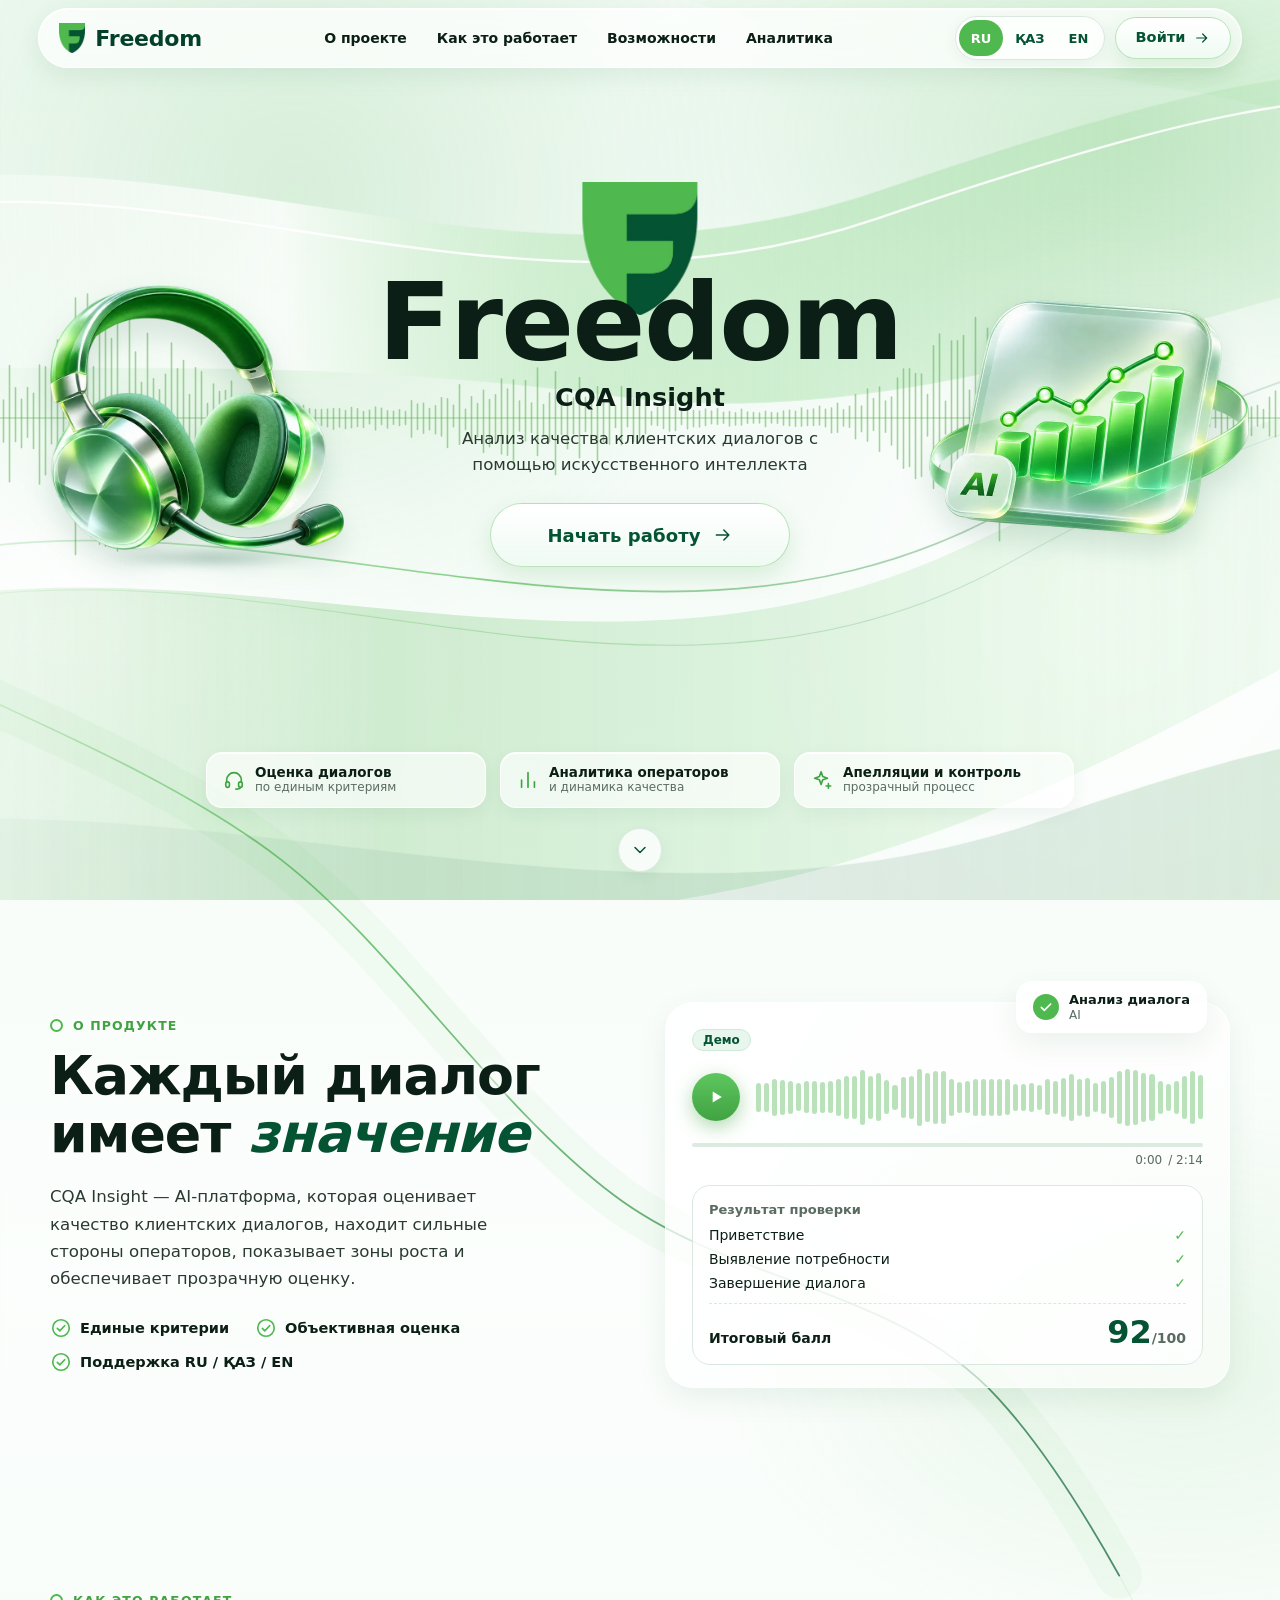
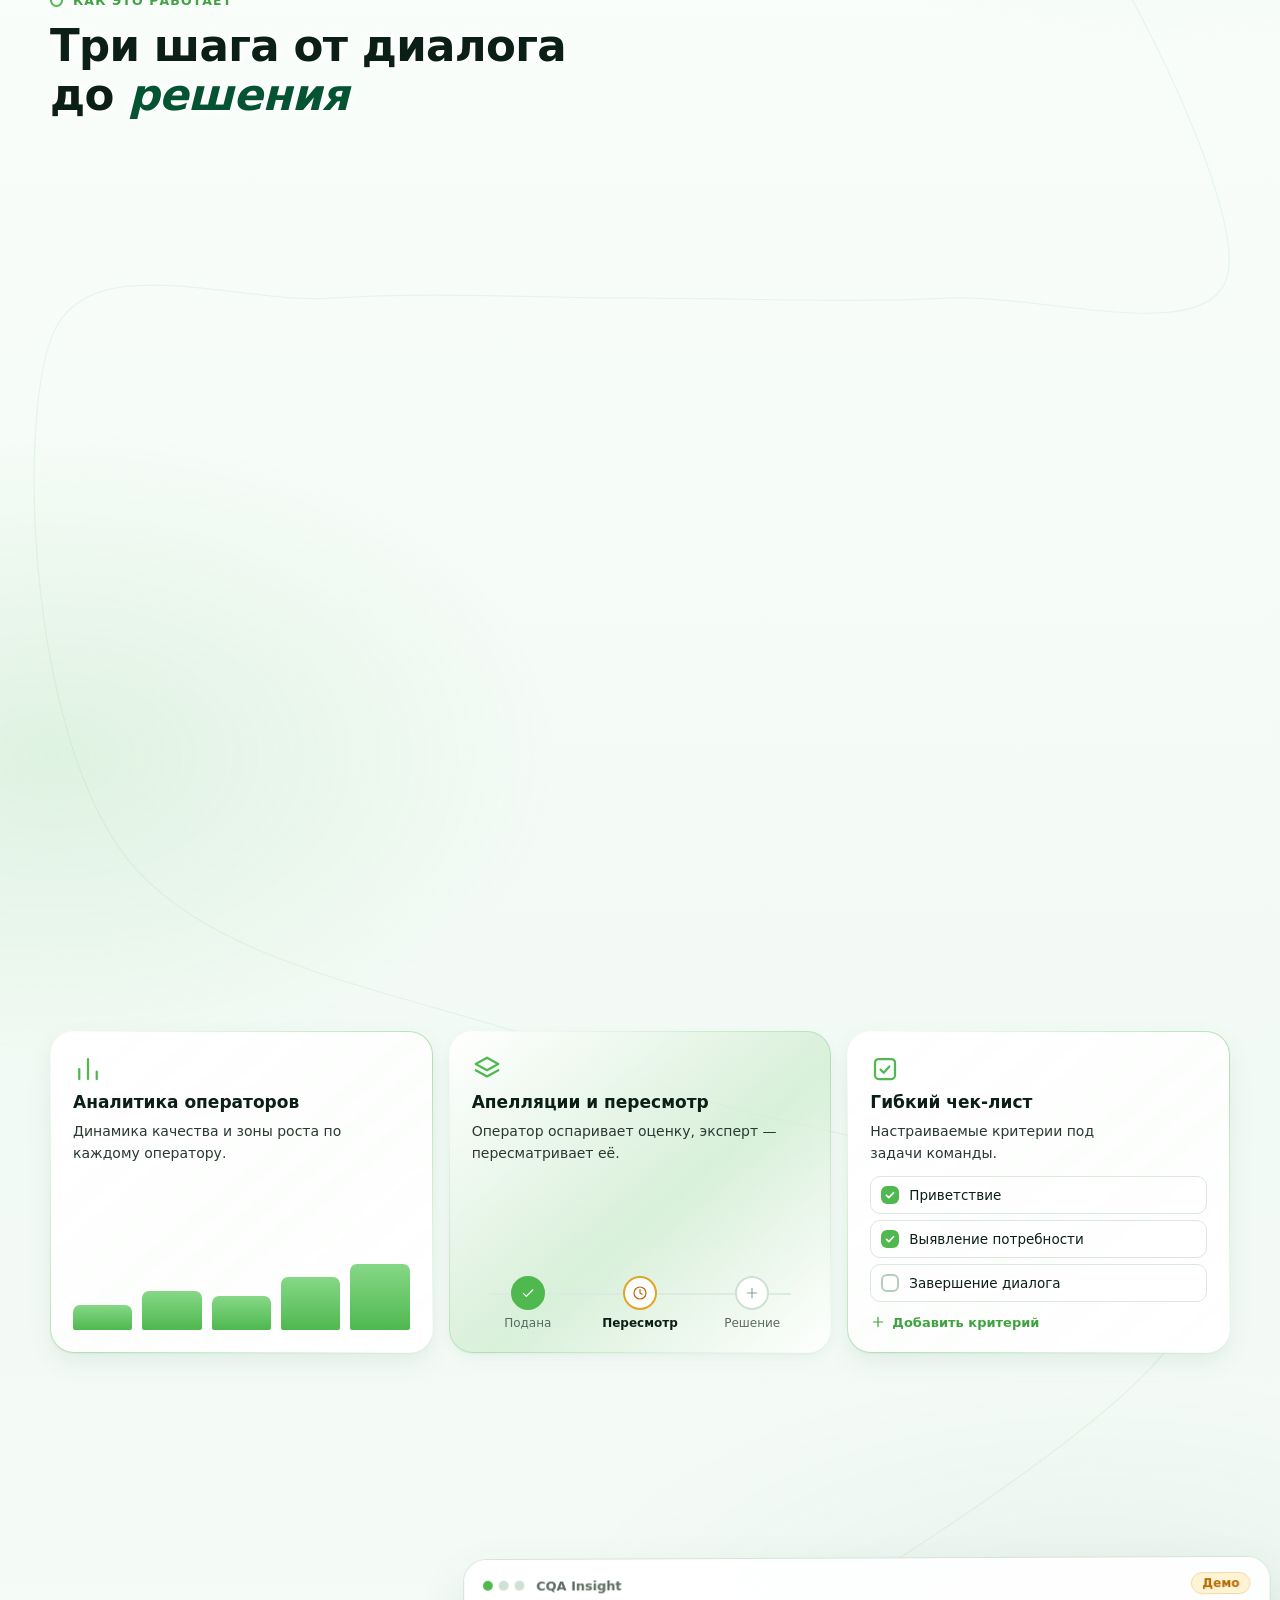
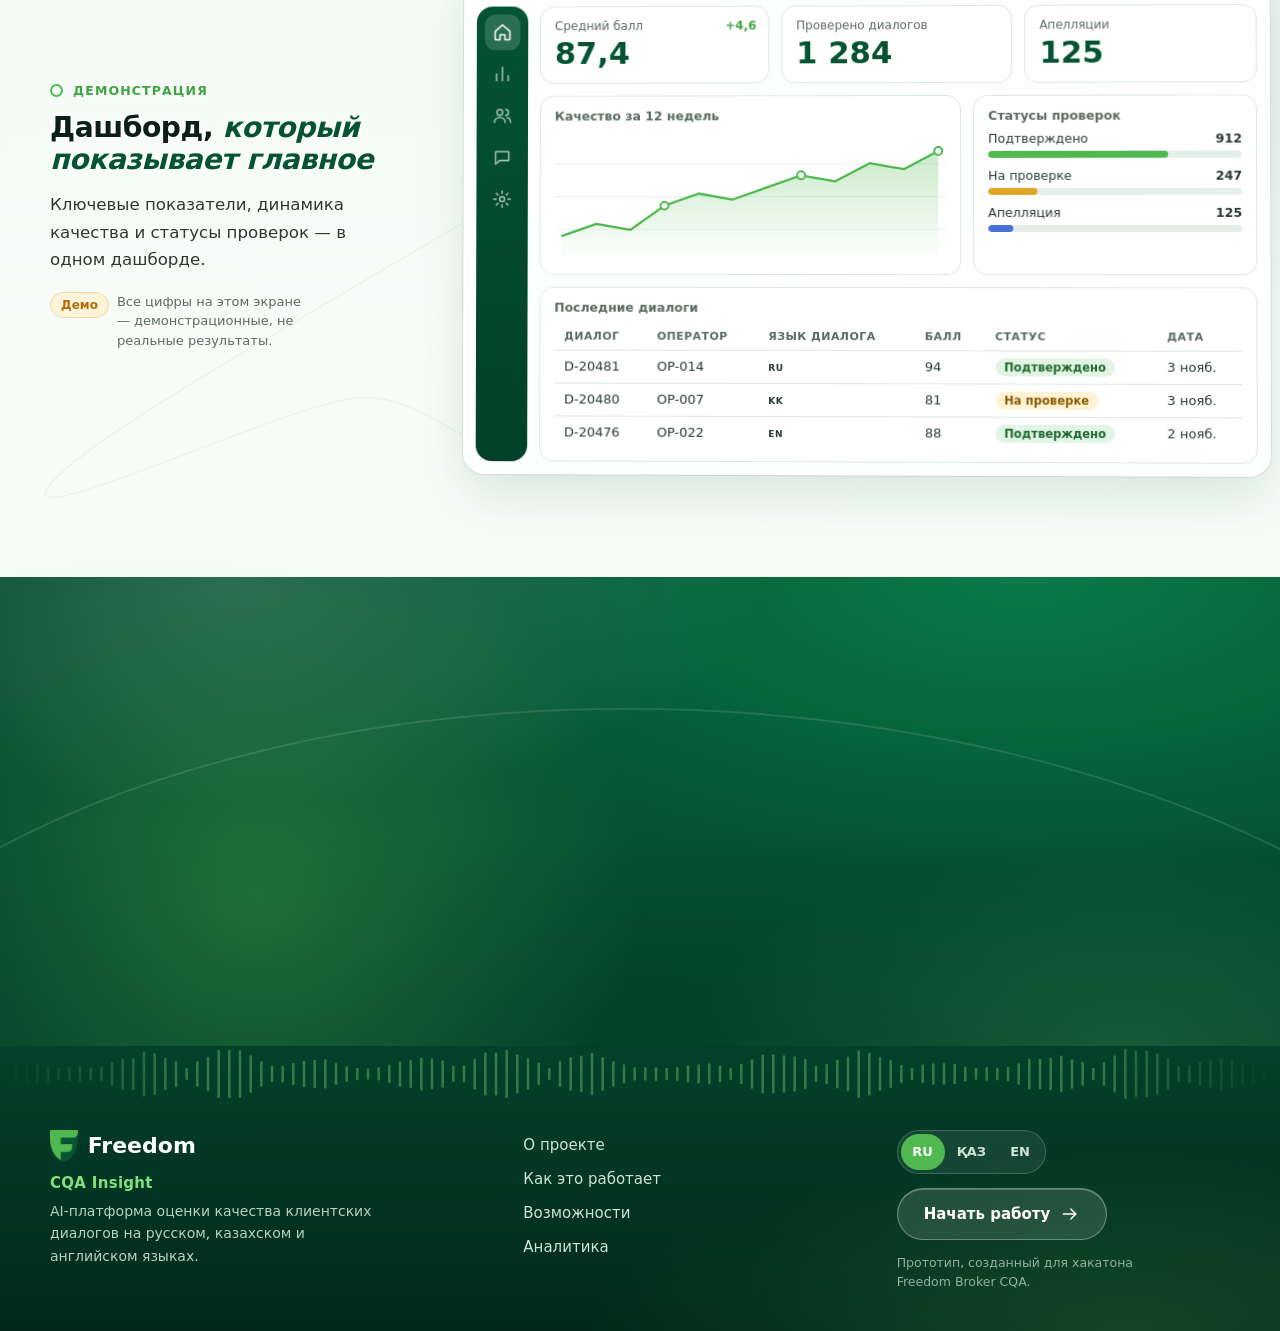
==== index.html @ 658b259e "Header: style Login button like the Get started glass CTA Co-Authored-By: Claude Sonnet 5.5 <noreply" ====
<!doctype html>
<html lang="ru">
<head>
  <meta charset="utf-8">
  <meta name="viewport" content="width=device-width, initial-scale=1">
  <title>CQA Insight</title>
  <meta name="description" content="">
  <link rel="icon" href="assets/freedom-logo.png" type="image/png">
  <link rel="stylesheet" href="css/styles.css">
  <script>document.documentElement.classList.add('js')</script>
</head>
<body>
  <!-- Иконки (inline SVG, без внешних зависимостей) -->
  <svg width="0" height="0" style="position:absolute" aria-hidden="true" focusable="false">
    <defs>
      <symbol id="i-headset" viewBox="0 0 24 24"><path d="M4 14v-2a8 8 0 0 1 16 0v2"/><rect x="3" y="14" width="4" height="6" rx="2"/><rect x="17" y="14" width="4" height="6" rx="2"/><path d="M19 20c0 1.5-2 2-5 2"/></symbol>
      <symbol id="i-bars" viewBox="0 0 24 24"><path d="M5 20v-8M12 20V4M19 20v-6"/></symbol>
      <symbol id="i-sparkle" viewBox="0 0 24 24"><path d="M11 3l1.8 5.2L18 10l-5.2 1.8L11 17l-1.8-5.2L4 10l5.2-1.8z"/><path d="M19 16v5M16.5 18.5h5"/></symbol>
      <symbol id="i-check-circle" viewBox="0 0 24 24"><circle cx="12" cy="12" r="9"/><path d="M8 12.5l2.7 2.7L16 9.5"/></symbol>
      <symbol id="i-folder" viewBox="0 0 24 24"><path d="M3 7a2 2 0 0 1 2-2h4l2 2h8a2 2 0 0 1 2 2v8a2 2 0 0 1-2 2H5a2 2 0 0 1-2-2z"/></symbol>
      <symbol id="i-cpu" viewBox="0 0 24 24"><rect x="6" y="6" width="12" height="12" rx="2"/><path d="M9 2v3M15 2v3M9 19v3M15 19v3M2 9h3M2 15h3M19 9h3M19 15h3"/></symbol>
      <symbol id="i-trend" viewBox="0 0 24 24"><path d="M3 17l6-6 4 4 8-8"/><path d="M15 7h6v6"/></symbol>
      <symbol id="i-bolt" viewBox="0 0 24 24"><path d="M13 2L4 14h7l-1 8 9-12h-7z"/></symbol>
      <symbol id="i-globe" viewBox="0 0 24 24"><circle cx="12" cy="12" r="9"/><path d="M3 12h18M12 3c3.2 3 3.2 15 0 18M12 3c-3.2 3-3.2 15 0 18"/></symbol>
      <symbol id="i-quote" viewBox="0 0 24 24"><path d="M10 7H6.5A2.5 2.5 0 0 0 4 9.5V13a2 2 0 0 0 2 2h3v-1H6.5M20 7h-3.5A2.5 2.5 0 0 0 14 9.5V13a2 2 0 0 0 2 2h3v-1h-2.5"/></symbol>
      <symbol id="i-layers" viewBox="0 0 24 24"><path d="M12 3l9 5-9 5-9-5z"/><path d="M3 13l9 5 9-5"/></symbol>
      <symbol id="i-check-square" viewBox="0 0 24 24"><rect x="4" y="4" width="16" height="16" rx="3"/><path d="M8.5 12.5l2.5 2.5 4.5-5"/></symbol>
      <symbol id="i-play" viewBox="0 0 24 24"><path d="M8 5.5v13l11-6.5z" fill="currentColor" stroke="none"/></symbol>
      <symbol id="i-pause" viewBox="0 0 24 24"><path d="M8.5 5v14M15.5 5v14" stroke-width="3"/></symbol>
      <symbol id="i-chevron" viewBox="0 0 24 24"><path d="M6 9l6 6 6-6"/></symbol>
      <symbol id="i-home" viewBox="0 0 24 24"><path d="M3 11l9-8 9 8v9a1 1 0 0 1-1 1h-5v-6H9v6H4a1 1 0 0 1-1-1z"/></symbol>
      <symbol id="i-users" viewBox="0 0 24 24"><circle cx="9" cy="8" r="3.5"/><path d="M2.5 20c0-3.5 3-6 6.5-6s6.5 2.5 6.5 6M16 4.5a3.5 3.5 0 0 1 0 7M18 14c2.5.6 4 2.6 4 6"/></symbol>
      <symbol id="i-chat" viewBox="0 0 24 24"><path d="M4 5h16v11H9l-5 4z"/></symbol>
      <symbol id="i-settings" viewBox="0 0 24 24"><circle cx="12" cy="12" r="3"/><path d="M12 2v3M12 19v3M2 12h3M19 12h3M5 5l2 2M17 17l2 2M19 5l-2 2M7 17l-2 2"/></symbol>
      <symbol id="i-plus" viewBox="0 0 24 24"><path d="M12 5v14M5 12h14"/></symbol>
      <symbol id="i-clock" viewBox="0 0 24 24"><circle cx="12" cy="12" r="9"/><path d="M12 7v5l3 2"/></symbol>
      <symbol id="i-arrow" viewBox="0 0 24 24"><path d="M4 12h15M13 6l6 6-6 6"/></symbol>
      <symbol id="i-check" viewBox="0 0 24 24"><path d="M5 12.5l4.5 4.5L19 7.5"/></symbol>
      <symbol id="i-file" viewBox="0 0 24 24"><path d="M6 3h8l5 5v13H6z"/><path d="M14 3v5h5"/></symbol>
    </defs>
  </svg>

  <!-- Freedom Glass Navigation: плавающая стеклянная панель, вкладки разделов, язык, вход; на мобильных — меню -->
  <header class="topbar" id="topbar">
    <div class="topbar__bar">
      <a class="brand" href="#/welcome" id="brand-link">
        <img src="assets/freedom-logo.png" alt="" width="26" height="30">
        <span>Freedom</span>
      </a>
      <nav class="topbar__nav" data-i18n-attr="aria-label:nav.label">
        <a class="navlink" href="#/welcome" data-scroll="about" data-i18n="nav.about"></a>
        <a class="navlink" href="#/welcome" data-scroll="how" data-i18n="nav.how"></a>
        <a class="navlink" href="#/welcome" data-scroll="features" data-i18n="nav.features"></a>
        <a class="navlink" href="#/welcome" data-scroll="analytics" data-i18n="nav.analytics"></a>
      </nav>
      <div class="topbar__right">
        <div class="langswitch" role="group" data-i18n-attr="aria-label:common.langLabel">
          <button type="button" data-lang="ru" lang="ru">RU</button>
          <button type="button" data-lang="kk" lang="kk">ҚАЗ</button>
          <button type="button" data-lang="en" lang="en">EN</button>
        </div>
        <button class="btn btn--glass btn--arrow topbar__login" type="button" data-nav="login"><span data-i18n="nav.login"></span><svg class="ico" aria-hidden="true"><use href="#i-arrow"/></svg></button>
        <button class="menubtn" type="button" id="menu-btn" aria-expanded="false" aria-controls="mobile-nav" data-i18n-attr="aria-label:nav.menu"><i></i><i></i><i></i></button>
      </div>
    </div>
    <nav class="mobilenav" id="mobile-nav" hidden data-i18n-attr="aria-label:nav.label">
      <a class="navlink" href="#/welcome" data-scroll="about" data-i18n="nav.about"></a>
      <a class="navlink" href="#/welcome" data-scroll="how" data-i18n="nav.how"></a>
      <a class="navlink" href="#/welcome" data-scroll="features" data-i18n="nav.features"></a>
      <a class="navlink" href="#/welcome" data-scroll="analytics" data-i18n="nav.analytics"></a>
    </nav>
  </header>

  <main id="app">

    <!-- ===================== LANDING ===================== -->
    <div class="view view--welcome" data-view="welcome">

      <!-- Continuous Green Flow: тонкая лента через всю страницу (строится в JS), под текстом приглушается маской -->
      <svg class="flow" id="flow" aria-hidden="true" focusable="false">
        <defs>
          <linearGradient id="flow-grad" x1="0" y1="0" x2="1" y2="0">
            <stop offset="0" stop-color="#4fb84f" stop-opacity=".0"/>
            <stop offset=".25" stop-color="#4fb84f" stop-opacity=".85"/>
            <stop offset="1" stop-color="#045333" stop-opacity=".85"/>
          </linearGradient>
        </defs>
        <g>
          <path class="flow__ghost" id="flow-ghost"/>
          <path class="flow__band" id="flow-band"/>
          <path class="flow__line" id="flow-line"/>
        </g>
      </svg>

      <!-- Общий декоративный слой: ленты и свет проходят через всю страницу (fixed, параллакс по прокрутке) -->
      <div class="ribbons" id="ribbons" aria-hidden="true">
        <i class="glow glow--a"></i><i class="glow glow--b"></i>
        <svg class="rb rb--back" viewBox="0 0 1440 900" preserveAspectRatio="xMidYMid slice" focusable="false">
          <defs>
            <linearGradient id="rbA" x1="0" x2="1"><stop offset="0" stop-color="#4fb84f" stop-opacity="0"/><stop offset=".35" stop-color="#4fb84f" stop-opacity=".34"/><stop offset=".72" stop-color="#7fd77f" stop-opacity=".2"/><stop offset="1" stop-color="#4fb84f" stop-opacity="0"/></linearGradient>
            <linearGradient id="rbB" x1="0" x2="1" y1="0" y2="1"><stop offset="0" stop-color="#ffffff" stop-opacity=".9"/><stop offset="1" stop-color="#9fe19f" stop-opacity=".2"/></linearGradient>
          </defs>
          <path d="M-120 640C260 470 640 720 1020 540S1520 380 1600 340V520C1380 590 1180 760 880 840S280 880-120 860Z" fill="url(#rbA)"/>
          <path d="M620 -40C900 150 1240 40 1540 230V-40Z" fill="url(#rbB)"/>
        </svg>
        <svg class="rb rb--mid" viewBox="0 0 1440 900" preserveAspectRatio="xMidYMid slice" focusable="false">
          <defs>
            <linearGradient id="rbC" x1="0" x2="1"><stop offset="0" stop-color="#ffffff" stop-opacity="0"/><stop offset=".3" stop-color="#ffffff" stop-opacity=".75"/><stop offset=".6" stop-color="#6fcf6f" stop-opacity=".26"/><stop offset="1" stop-color="#4fb84f" stop-opacity="0"/></linearGradient>
            <linearGradient id="rbE" x1="0" x2="1"><stop offset="0" stop-color="#045333" stop-opacity="0"/><stop offset=".5" stop-color="#045333" stop-opacity=".09"/><stop offset="1" stop-color="#4fb84f" stop-opacity=".2"/></linearGradient>
          </defs>
          <path d="M-120 200C240 60 560 300 940 170S1420 40 1580 90V210C1320 240 1000 400 700 360S200 340-120 330Z" fill="url(#rbC)"/>
          <path d="M-100 770C300 690 700 890 1100 750S1500 690 1580 710V800C1300 850 900 930 560 880S100 820-100 850Z" fill="url(#rbE)"/>
        </svg>
        <svg class="rb rb--front" viewBox="0 0 1440 900" preserveAspectRatio="xMidYMid slice" focusable="false">
          <defs><linearGradient id="rbD" x1="0" x2="1"><stop offset="0" stop-color="#4fb84f" stop-opacity="0"/><stop offset=".4" stop-color="#4fb84f" stop-opacity=".7"/><stop offset="1" stop-color="#045333" stop-opacity="0"/></linearGradient></defs>
          <path d="M-60 520C300 360 700 640 1060 440S1500 300 1520 280" fill="none" stroke="url(#rbD)" stroke-width="1.6"/>
          <path d="M-60 560C320 410 700 690 1060 490S1480 350 1520 330" fill="none" stroke="url(#rbD)" stroke-width="1" opacity=".5"/>
          <path d="M-120 200C240 60 560 300 940 170S1420 40 1580 90" fill="none" stroke="#fff" stroke-opacity=".9" stroke-width="2.2"/>
        </svg>
      </div>

      <!-- 1. Hero -->
      <section class="hero" aria-labelledby="hero-title">

        <div class="hero__main">
          <canvas class="wave" id="wave" aria-hidden="true"></canvas>

          <!-- 3D-гарнитура: подготовленный прозрачный WebP (assets/headset.webp), параллакс от курсора -->
          <div class="hero__headset">
            <div class="hs3d" id="hs3d"><div class="hs3d__sway">
              <picture><source type="image/webp" srcset="assets/headset.webp"><img class="hs3d__img" src="assets/headset.png" width="720" height="648" alt="" data-i18n-attr="alt:hero.headset" draggable="false" decoding="async" fetchpriority="high"></picture>
            </div></div>
            <span class="hs3d__shadow" aria-hidden="true"></span>
          </div>

          <div class="hero__center">
            <img class="hero__logo" src="assets/freedom-logo.png" alt="" width="116" height="134">
            <h1 class="hero__title" id="hero-title" data-fisheye>Freedom</h1>
            <p class="hero__subtitle">CQA Insight</p>
            <p class="hero__desc" data-i18n="hero.desc"></p>
            <button class="btn btn--lg btn--arrow btn--glass" type="button" id="start-btn" data-nav="login">
              <span data-i18n="hero.cta"></span>
              <svg class="ico" aria-hidden="true"><use href="#i-arrow"/></svg>
            </button>
          </div>

          <!-- Правая 3D AI-плашка: подготовленное изображение (assets/ai-panel.webp, PNG fallback), лёгкий floating -->
          <div class="hero__panel floaty floaty--b" aria-hidden="true">
            <div class="aitilt" id="aitilt"><picture><source type="image/webp" srcset="assets/ai-panel.webp"><img class="aipanel" src="assets/ai-panel.png" width="640" height="470" alt="" draggable="false" decoding="async" fetchpriority="high"></picture></div>
          </div>
        </div>

        <ul class="pills">
          <li class="glass"><svg class="ico" aria-hidden="true"><use href="#i-headset"/></svg><div><b data-i18n="pills.p1.title"></b><span data-i18n="pills.p1.text"></span></div></li>
          <li class="glass"><svg class="ico" aria-hidden="true"><use href="#i-bars"/></svg><div><b data-i18n="pills.p2.title"></b><span data-i18n="pills.p2.text"></span></div></li>
          <li class="glass"><svg class="ico" aria-hidden="true"><use href="#i-sparkle"/></svg><div><b data-i18n="pills.p3.title"></b><span data-i18n="pills.p3.text"></span></div></li>
        </ul>

        <button class="scrollhint" type="button" id="scroll-hint" data-i18n-attr="aria-label:hero.scroll"><svg class="ico" aria-hidden="true"><use href="#i-chevron"/></svg></button>
      </section>

      <!-- 2. About -->
      <section class="section about" id="about" aria-labelledby="about-title">
        <div class="container about__grid">
          <div class="about__text">
            <p class="eyebrow reveal" data-i18n="about.eyebrow"></p>
            <h2 class="display reveal" id="about-title"><span data-i18n="about.title"></span> <em data-i18n="about.titleAccent"></em></h2>
            <p class="lead reveal" data-i18n="about.p1"></p>
            <ul class="ticks reveal">
              <li><svg class="ico" aria-hidden="true"><use href="#i-check-circle"/></svg><span data-i18n="about.c1"></span></li>
              <li><svg class="ico" aria-hidden="true"><use href="#i-check-circle"/></svg><span data-i18n="about.c2"></span></li>
              <li><svg class="ico" aria-hidden="true"><use href="#i-check-circle"/></svg><span data-i18n="about.c3"></span></li>
            </ul>
          </div>

          <!-- Карточка аудиодиалога: чисто визуальная демонстрация, звук не воспроизводится -->
          <div class="audio glass reveal" id="audio-card">
            <div class="audio__badge floaty floaty--c">
              <svg class="ico ico--solid" aria-hidden="true"><use href="#i-check"/></svg>
              <div><b data-i18n="about.audio.badge"></b><span>AI</span></div>
            </div>
            <div class="audio__head"><span class="tag" data-i18n="common.demo"></span><span class="aistat" id="audio-ai" hidden><i></i><span id="audio-ai-text"></span></span></div>
            <div class="audio__player">
              <button class="audio__btn" type="button" id="audio-btn" aria-pressed="false" data-i18n-attr="aria-label:about.audio.play">
                <svg class="ico" aria-hidden="true"><use href="#i-play"/></svg>
              </button>
              <div class="audio__wave" id="audio-wave" aria-hidden="true"></div>
            </div>
            <div class="audio__progress" aria-hidden="true"><i id="audio-bar"></i></div>
            <div class="audio__time" aria-hidden="true"><span id="audio-now">0:00</span><span>/ 2:14</span></div>
            <div class="audio__result">
              <h3 data-i18n="about.audio.result"></h3>
              <ul>
                <li><span data-i18n="features.checklist.i1"></span><b class="ok">✓</b></li>
                <li><span data-i18n="features.checklist.i2"></span><b class="ok">✓</b></li>
                <li><span data-i18n="features.checklist.i3"></span><b class="ok">✓</b></li>
              </ul>
              <p class="audio__score"><span data-i18n="about.audio.total"></span><strong>92<small>/100</small></strong></p>
            </div>
          </div>
        </div>
      </section>

      <!-- 3. How it works -->
      <section class="section how" id="how" aria-labelledby="how-title">
        <div class="container how__grid">
          <div class="how__head">
            <p class="eyebrow reveal" data-i18n="how.eyebrow"></p>
            <h2 class="h2 reveal" id="how-title"><span data-i18n="how.title"></span> <em data-i18n="how.titleAccent"></em></h2>
          </div>
          <ol class="steps">
            <li class="step glass reveal" tabindex="0" style="--i:0">
              <span class="step__num">01</span>
              <svg class="ico ico--lg" aria-hidden="true"><use href="#i-folder"/></svg>
              <h3 data-i18n="how.s1.title"></h3>
              <p data-i18n="how.s1.text"></p>
              <div class="viz viz--files" aria-hidden="true"><span><svg class="ico"><use href="#i-file"/></svg>call_0412</span><span><svg class="ico"><use href="#i-file"/></svg>chat_0388</span><span class="viz__bar"><i></i></span></div>
            </li>
            <li class="step glass reveal" tabindex="0" style="--i:1">
              <span class="step__num">02</span>
              <svg class="ico ico--lg" aria-hidden="true"><use href="#i-cpu"/></svg>
              <h3 data-i18n="how.s2.title"></h3>
              <p data-i18n="how.s2.text"></p>
              <div class="viz viz--scan" aria-hidden="true"><i></i><i></i><i></i><i></i></div>
            </li>
            <li class="step glass reveal" tabindex="0" style="--i:2">
              <span class="step__num">03</span>
              <svg class="ico ico--lg" aria-hidden="true"><use href="#i-trend"/></svg>
              <h3 data-i18n="how.s3.title"></h3>
              <p data-i18n="how.s3.text"></p>
              <div class="viz viz--result" aria-hidden="true"><strong>92</strong><span lang="ru">«…вернусь сегодня до 18:00»</span></div>
            </li>
          </ol>
        </div>
      </section>

      <!-- 4. Features (bento) -->
      <section class="section features" id="features" aria-labelledby="feat-title">
        <div class="container">
          <p class="eyebrow reveal" data-i18n="features.eyebrow"></p>
          <h2 class="h2 reveal" id="feat-title"><span data-i18n="features.title"></span> <em data-i18n="features.titleAccent"></em></h2>

          <div class="bento">
            <article class="bcard bcard--ai glass reveal" style="--i:0">
              <svg class="ico ico--lg" aria-hidden="true"><use href="#i-bolt"/></svg>
              <div class="bcard__txt">
                <h3 data-i18n="features.ai.title"></h3>
                <p data-i18n="features.ai.text"></p>
              </div>
              <div class="ring" aria-hidden="true">
                <svg viewBox="0 0 120 120"><circle class="ring__bg" cx="60" cy="60" r="50"/><circle class="ring__fg" cx="60" cy="60" r="50" pathLength="100"/></svg>
                <strong>92<small>/100</small></strong>
              </div>
            </article>

            <article class="bcard bcard--multi glass reveal" style="--i:1">
              <svg class="ico ico--lg" aria-hidden="true"><use href="#i-globe"/></svg>
              <h3 data-i18n="features.multi.title"></h3>
              <p data-i18n="features.multi.text"></p>
              <div class="chips" aria-hidden="true"><b>RU</b><b>ҚАЗ</b><b>EN</b></div>
            </article>

            <article class="bcard bcard--evidence glass reveal" style="--i:2">
              <svg class="ico ico--lg" aria-hidden="true"><use href="#i-quote"/></svg>
              <h3 data-i18n="features.evidence.title"></h3>
              <!-- Фрагмент диалога на языке оригинала: не локализуется -->
              <blockquote class="quote" lang="ru">«Я проверю ваш вопрос и вернусь <mark>сегодня до 18:00</mark>.»</blockquote>
              <span class="tag tag--accent" data-i18n="features.evidence.tag"></span>
            </article>

            <article class="bcard bcard--ops glass reveal" style="--i:3">
              <svg class="ico ico--lg" aria-hidden="true"><use href="#i-bars"/></svg>
              <h3 data-i18n="features.operator.title"></h3>
              <p data-i18n="features.operator.text"></p>
              <div class="minibars" aria-hidden="true"><i style="--h:34%"></i><i style="--h:52%"></i><i style="--h:46%"></i><i style="--h:70%"></i><i style="--h:88%"></i></div>
            </article>

            <article class="bcard bcard--appeals glass reveal" style="--i:4">
              <svg class="ico ico--lg" aria-hidden="true"><use href="#i-layers"/></svg>
              <h3 data-i18n="features.appeals.title"></h3>
              <p data-i18n="features.appeals.text"></p>
              <ol class="stepper">
                <li class="is-done"><span><svg class="ico" aria-hidden="true"><use href="#i-check"/></svg></span><em data-i18n="features.appeals.filed"></em></li>
                <li class="is-now"><span><svg class="ico" aria-hidden="true"><use href="#i-clock"/></svg></span><em data-i18n="features.appeals.review"></em></li>
                <li><span><svg class="ico" aria-hidden="true"><use href="#i-plus"/></svg></span><em data-i18n="features.appeals.decided"></em></li>
              </ol>
            </article>

            <article class="bcard bcard--check glass reveal" style="--i:5">
              <svg class="ico ico--lg" aria-hidden="true"><use href="#i-check-square"/></svg>
              <h3 data-i18n="features.checklist.title"></h3>
              <p data-i18n="features.checklist.text"></p>
              <ul class="critlist">
                <li><button type="button" role="checkbox" aria-checked="true"><span class="box"></span><span data-i18n="features.checklist.i1"></span></button></li>
                <li><button type="button" role="checkbox" aria-checked="true"><span class="box"></span><span data-i18n="features.checklist.i2"></span></button></li>
                <li><button type="button" role="checkbox" aria-checked="false"><span class="box"></span><span data-i18n="features.checklist.i3"></span></button></li>
              </ul>
              <span class="addcrit"><svg class="ico" aria-hidden="true"><use href="#i-plus"/></svg><span data-i18n="features.checklist.add"></span></span>
            </article>
          </div>
        </div>
      </section>

      <!-- 5. Analytics preview -->
      <section class="section preview" id="preview-section" aria-labelledby="prev-title">
        <div class="container preview__grid">
          <div class="preview__text">
            <p class="eyebrow reveal" data-i18n="preview.eyebrow"></p>
            <h2 class="h2 reveal" id="prev-title"><span data-i18n="preview.title"></span> <em data-i18n="preview.titleAccent"></em></h2>
            <p class="lead reveal" data-i18n="preview.text"></p>
            <p class="demo-note reveal"><span class="tag tag--accent" data-i18n="common.demo"></span> <span data-i18n="preview.demoNote"></span></p>
          </div>

          <div class="appwin reveal" id="preview">
            <div class="appwin__bar">
              <span class="dots" aria-hidden="true"><i></i><i></i><i></i></span>
              <span class="appwin__title">CQA Insight</span>
              <span class="tag tag--accent" id="preview-demo" data-i18n="common.demo"></span>
            </div>
            <div class="appwin__body">
              <nav class="side" aria-hidden="true">
                <span class="is-on"><svg class="ico"><use href="#i-home"/></svg></span>
                <span><svg class="ico"><use href="#i-bars"/></svg></span>
                <span><svg class="ico"><use href="#i-users"/></svg></span>
                <span><svg class="ico"><use href="#i-chat"/></svg></span>
                <span><svg class="ico"><use href="#i-settings"/></svg></span>
              </nav>
              <div class="appmain">
                <div class="kpis">
                  <div class="kpi"><span data-i18n="preview.avg"></span><strong id="kpi-avg"></strong><em class="delta" id="kpi-delta"></em></div>
                  <div class="kpi"><span data-i18n="preview.checked"></span><strong id="kpi-checked"></strong></div>
                  <div class="kpi"><span data-i18n="preview.appeals"></span><strong id="kpi-appeals"></strong></div>
                </div>
                <div class="mid">
                  <div class="pcard pcard--chart">
                    <h3 data-i18n="preview.chart"></h3>
                    <svg class="chart" id="chart" viewBox="0 0 600 200" role="img" data-i18n-attr="aria-label:preview.chart"></svg>
                  </div>
                  <div class="pcard pcard--status">
                    <h3 data-i18n="preview.statuses"></h3>
                    <ul class="statuses" id="statuses"></ul>
                  </div>
                </div>
                <div class="pcard pcard--table">
                  <h3 data-i18n="preview.table"></h3>
                  <div class="tablewrap">
                    <table>
                      <thead>
                        <tr>
                          <th data-i18n="preview.col.id"></th>
                          <th class="hide-sm" data-i18n="preview.col.operator"></th>
                          <th class="hide-sm" data-i18n="preview.col.lang"></th>
                          <th data-i18n="preview.col.score"></th>
                          <th data-i18n="preview.col.status"></th>
                          <th class="hide-sm" data-i18n="preview.col.date"></th>
                        </tr>
                      </thead>
                      <tbody id="dialog-rows"></tbody>
                    </table>
                  </div>
                </div>
              </div>
            </div>
          </div>
        </div>
      </section>

      <!-- 6. Final CTA + footer -->
      <section class="section cta" aria-labelledby="cta-title">
        <svg class="cta__arc" viewBox="0 0 1440 320" preserveAspectRatio="none" aria-hidden="true" focusable="false">
          <path class="arc arc--a" d="M-40 300 C 320 40, 1080 40, 1480 300"/>
          <path class="arc arc--b" d="M-40 330 C 360 90, 1040 90, 1480 330"/>
        </svg>
        <div class="container cta__box reveal">
          <h2 class="h2" id="cta-title"><span data-i18n="cta.title"></span> <em data-i18n="cta.titleAccent"></em></h2>
          <p class="lead" data-i18n="cta.text"></p>
          <button class="btn btn--lg btn--light btn--arrow" type="button" id="cta-btn" data-nav="login">
            <span data-i18n="cta.button"></span>
            <svg class="ico" aria-hidden="true"><use href="#i-arrow"/></svg>
          </button>
        </div>
      </section>

      <footer class="footer">
        <div class="fwave" aria-hidden="true"><div class="fwave__track"><svg viewBox="0 0 1200 60" preserveAspectRatio="none" focusable="false"><path d="M5 25.0V35.0M15 21.2V38.8M25 21.3V38.7M35 20.7V39.3M45 22.6V37.4M55 24.6V35.4M65 23.5V36.5M75 23.2V36.8M85 24.0V36.0M95 23.5V36.5M105 18.6V41.4M115 14.3V45.7M125 13.8V46.2M135 6.9V53.1M145 8.5V51.5M155 13.6V46.4M165 17.3V42.7M175 24.9V35.1M185 17.4V42.6M195 12.6V47.4M205 5.3V54.7M215 5.1V54.9M225 5.5V54.5M235 11.0V49.0M245 17.4V42.6M255 22.4V37.6M265 22.1V37.9M275 19.4V40.6M285 16.9V43.1M295 15.8V44.2M305 15.5V44.5M315 19.3V40.7M325 22.7V37.3M335 24.5V35.5M345 25.0V35.0M355 24.0V36.0M365 21.0V39.0M375 17.6V42.4M385 16.2V43.8M395 13.5V46.5M405 14.7V45.3M415 16.4V43.6M425 22.4V37.6M435 22.0V38.0M445 14.5V45.5M455 8.0V52.0M465 8.1V51.9M475 5.3V54.7M485 10.1V49.9M495 14.1V45.9M505 18.9V41.1M515 24.7V35.3M525 17.3V42.7M535 13.1V46.9M545 11.4V48.6M555 8.5V51.5M565 13.0V47.0M575 17.4V42.6M585 20.8V39.2M595 24.0V36.0M605 24.1V35.9M615 23.7V36.3M625 24.4V35.6M635 23.8V36.2M645 22.0V38.0M655 20.8V39.2M665 19.7V40.3M675 22.1V37.9M685 24.7V35.3M695 20.2V39.8M705 15.3V44.7M715 10.3V49.7M725 10.1V49.9M735 11.1V48.9M745 12.1V47.9M755 14.8V45.2M765 22.4V37.6M775 20.4V39.6M785 15.6V44.4M795 12.4V47.6M805 5.4V54.6M815 8.1V51.9M825 13.1V46.9M835 16.1V43.9M845 21.3V38.7M855 24.6V35.4M865 21.1V38.9M875 19.6V40.4M885 19.5V40.5M895 20.2V39.8M905 23.0V37.0M915 24.8V35.2M925 23.8V36.2M935 24.3V35.7M945 23.3V36.7M955 19.6V40.4M965 14.7V45.3M975 14.8V45.2M985 13.7V46.3M995 11.5V48.5M1005 15.3V44.7M1015 18.2V41.8M1025 24.4V35.6M1035 18.4V41.6M1045 11.2V48.8M1055 3.9V56.1M1065 6.6V53.4M1075 6.0V54.0M1085 9.1V50.9M1095 14.5V45.5M1105 22.9V37.1M1115 21.2V38.8M1125 18.4V41.6M1135 16.5V43.5M1145 14.2V45.8M1155 16.0V44.0M1165 18.7V41.3M1175 21.1V38.9M1185 24.1V35.9M1195 24.9V35.1" fill="none" stroke="currentColor" stroke-width="2.4" stroke-linecap="round"/></svg><svg viewBox="0 0 1200 60" preserveAspectRatio="none" focusable="false"><path d="M5 25.0V35.0M15 21.2V38.8M25 21.3V38.7M35 20.7V39.3M45 22.6V37.4M55 24.6V35.4M65 23.5V36.5M75 23.2V36.8M85 24.0V36.0M95 23.5V36.5M105 18.6V41.4M115 14.3V45.7M125 13.8V46.2M135 6.9V53.1M145 8.5V51.5M155 13.6V46.4M165 17.3V42.7M175 24.9V35.1M185 17.4V42.6M195 12.6V47.4M205 5.3V54.7M215 5.1V54.9M225 5.5V54.5M235 11.0V49.0M245 17.4V42.6M255 22.4V37.6M265 22.1V37.9M275 19.4V40.6M285 16.9V43.1M295 15.8V44.2M305 15.5V44.5M315 19.3V40.7M325 22.7V37.3M335 24.5V35.5M345 25.0V35.0M355 24.0V36.0M365 21.0V39.0M375 17.6V42.4M385 16.2V43.8M395 13.5V46.5M405 14.7V45.3M415 16.4V43.6M425 22.4V37.6M435 22.0V38.0M445 14.5V45.5M455 8.0V52.0M465 8.1V51.9M475 5.3V54.7M485 10.1V49.9M495 14.1V45.9M505 18.9V41.1M515 24.7V35.3M525 17.3V42.7M535 13.1V46.9M545 11.4V48.6M555 8.5V51.5M565 13.0V47.0M575 17.4V42.6M585 20.8V39.2M595 24.0V36.0M605 24.1V35.9M615 23.7V36.3M625 24.4V35.6M635 23.8V36.2M645 22.0V38.0M655 20.8V39.2M665 19.7V40.3M675 22.1V37.9M685 24.7V35.3M695 20.2V39.8M705 15.3V44.7M715 10.3V49.7M725 10.1V49.9M735 11.1V48.9M745 12.1V47.9M755 14.8V45.2M765 22.4V37.6M775 20.4V39.6M785 15.6V44.4M795 12.4V47.6M805 5.4V54.6M815 8.1V51.9M825 13.1V46.9M835 16.1V43.9M845 21.3V38.7M855 24.6V35.4M865 21.1V38.9M875 19.6V40.4M885 19.5V40.5M895 20.2V39.8M905 23.0V37.0M915 24.8V35.2M925 23.8V36.2M935 24.3V35.7M945 23.3V36.7M955 19.6V40.4M965 14.7V45.3M975 14.8V45.2M985 13.7V46.3M995 11.5V48.5M1005 15.3V44.7M1015 18.2V41.8M1025 24.4V35.6M1035 18.4V41.6M1045 11.2V48.8M1055 3.9V56.1M1065 6.6V53.4M1075 6.0V54.0M1085 9.1V50.9M1095 14.5V45.5M1105 22.9V37.1M1115 21.2V38.8M1125 18.4V41.6M1135 16.5V43.5M1145 14.2V45.8M1155 16.0V44.0M1165 18.7V41.3M1175 21.1V38.9M1185 24.1V35.9M1195 24.9V35.1" fill="none" stroke="currentColor" stroke-width="2.4" stroke-linecap="round"/></svg></div></div>
        <div class="container footer__grid">
          <div class="footer__brand">
            <div class="footer__logo"><img src="assets/freedom-logo.png" alt="" width="30" height="35"><span>Freedom</span></div>
            <strong>CQA Insight</strong>
            <p data-i18n="footer.desc"></p>
          </div>
          <nav class="footer__nav" data-i18n-attr="aria-label:nav.label">
          <a class="flink" href="#/welcome" data-scroll="about" data-i18n="nav.about"></a>
          <a class="flink" href="#/welcome" data-scroll="how" data-i18n="nav.how"></a>
          <a class="flink" href="#/welcome" data-scroll="features" data-i18n="nav.features"></a>
          <a class="flink" href="#/welcome" data-scroll="analytics" data-i18n="nav.analytics"></a>
          </nav>
          <div class="footer__side">
            <div class="langswitch langswitch--dark" role="group" data-i18n-attr="aria-label:common.langLabel">
              <button type="button" data-lang="ru" lang="ru">RU</button>
              <button type="button" data-lang="kk" lang="kk">ҚАЗ</button>
              <button type="button" data-lang="en" lang="en">EN</button>
            </div>
            <button class="btn btn--glassdark btn--arrow" type="button" data-nav="login">
              <span data-i18n="hero.cta"></span>
              <svg class="ico" aria-hidden="true"><use href="#i-arrow"/></svg>
            </button>
            <small data-i18n="footer.text"></small>
          </div>
        </div>
      </footer>
    </div>

    <!-- ===================== LOGIN ===================== -->
    <div class="view view--login" data-view="login" hidden>
      <form class="card login" id="login-form" novalidate aria-labelledby="login-title">
        <h2 id="login-title" data-i18n="login.title"></h2>
        <p class="demo-note" data-i18n="login.demo"></p>
        <label class="field">
          <span data-i18n="login.email"></span>
          <input id="login-email" name="email" type="email" autocomplete="username" required data-i18n-attr="placeholder:login.emailPlaceholder">
        </label>
        <label class="field">
          <span data-i18n="login.password"></span>
          <input id="login-password" name="password" type="password" autocomplete="current-password" required>
        </label>
        <p class="form-error" id="login-error" role="alert" hidden data-i18n="login.error"></p>
        <button class="btn" type="submit" data-i18n="login.submit"></button>
        <a class="link" href="#/welcome" data-i18n="login.back"></a>
      </form>
    </div>

    <!-- ===================== DASHBOARD ===================== -->
    <div class="view view--dashboard" data-view="dashboard" hidden>
      <header class="dash__head">
        <h2 id="dash-title" data-i18n="dash.title"></h2>
        <button class="btn btn--ghost" type="button" id="logout-btn" data-i18n="dash.logout"></button>
      </header>
      <div class="dash__grid">
        <article class="card"><h3 data-i18n="dash.dialogs"></h3><p class="kpi-num">—</p></article>
        <article class="card"><h3 data-i18n="dash.avg"></h3><p class="kpi-num">—</p></article>
        <article class="card"><h3 data-i18n="dash.violations"></h3><p class="kpi-num">—</p></article>
      </div>
      <p class="demo-note dash__note" data-i18n="dash.empty"></p>
    </div>

  </main>
  <script type="module" src="js/main.js"></script>
</body>
</html>
---- css/styles.css ----
/* =========================================================
   CQA Insight — design tokens
   Цвета Freedom взяты пикселями из предоставленного логотипа
   (assets/freedom-logo.png). Это НЕ официальный брендбук.
   ========================================================= */
:root {
  /* brand (sampled from logo) */
  --c-green: #4fb84f;
  --c-green-600: #3fa341;
  --c-green-dark: #045333;
  --c-green-deep: #03402a;
  /* surfaces */
  --c-bg: #f6fbf8;
  --c-mint: #e8f6ed;
  --c-surface: #ffffff;
  --c-glass: rgba(255, 255, 255, .62);
  --c-glass-strong: rgba(255, 255, 255, .8);
  --c-glass-border: rgba(255, 255, 255, .85);
  /* text */
  --c-ink: #0b1f16;
  --c-text: #2a3a31;
  --c-muted: #5a6b61;
  --c-line: #dbe8e0;
  /* status */
  --c-warn: #b36b00;
  --c-warn-bg: #fff3d6;
  --c-info: #2b4a9a;
  --c-info-bg: #e6edfc;
  --c-ok-bg: #e2f5e5;
  --c-error: #b3261e;

  /* typography */
  --font-sans: "Open Sans", "Segoe UI", system-ui, -apple-system, sans-serif;
  --fs-display: clamp(2.25rem, 4.6vw, 4rem);
  --fs-h2: clamp(1.75rem, 3.4vw, 2.75rem);
  --fs-lead: clamp(1rem, 1.3vw, 1.125rem);
  --fs-body: .9375rem;
  --fs-small: .8125rem;

  /* radius / spacing / shadow */
  --r-sm: 10px; --r-md: 16px; --r-lg: 24px; --r-pill: 999px;
  --sp-1: 4px; --sp-2: 8px; --sp-3: 12px; --sp-4: 16px; --sp-5: 24px; --sp-6: 32px; --sp-7: 48px; --sp-8: 72px;
  --sh-1: 0 4px 16px rgba(4, 83, 51, .06);
  --sh-2: 0 14px 40px rgba(4, 83, 51, .10);
  --sh-3: 0 30px 70px rgba(4, 83, 51, .16);
  --glow: 0 10px 34px rgba(79, 184, 79, .38);

  /* motion */
  --dur: 450ms;
  --ease: cubic-bezier(.22, .61, .36, 1);
  --maxw: 1180px;
  --section-y: clamp(64px, 8vw, 120px);
}

* { box-sizing: border-box; }
html { scroll-behavior: smooth; }
html, body { margin: 0; }
body { background: var(--c-bg); color: var(--c-text); font-family: var(--font-sans); overflow-x: clip; -webkit-font-smoothing: antialiased; }
h1, h2, h3, p { margin: 0; }
/* аккуратные переносы: без автоматической расстановки дефисов (нет «значе-ние», «каче-ства») */
h1, h2, h3 { hyphens: manual; overflow-wrap: break-word; word-break: normal; text-wrap: balance; }
p { hyphens: manual; overflow-wrap: break-word; text-wrap: pretty; }
em { font-style: italic; color: var(--c-green-dark); }
#app { position: relative; }
.ico { width: 20px; height: 20px; flex: none; fill: none; stroke: currentColor; stroke-width: 1.8; stroke-linecap: round; stroke-linejoin: round; }
.ico--lg { width: 30px; height: 30px; color: var(--c-green); }
.ico--solid { stroke-width: 2.6; }

/* ---------- views ---------- */
.view { min-height: 100svh; opacity: 0; transform: translateY(16px); transition: opacity var(--dur) var(--ease), transform var(--dur) var(--ease); }
.view[hidden] { display: none; }
.view.is-active { opacity: 1; transform: none; }
.view--welcome { position: relative; background:
  radial-gradient(55% 9% at 88% 3%, rgba(79, 184, 79, .20), transparent 72%),
  radial-gradient(45% 8% at 6% 14%, rgba(255, 255, 255, .95), transparent 72%),
  radial-gradient(50% 9% at 92% 30%, rgba(79, 184, 79, .11), transparent 72%),
  radial-gradient(55% 10% at 4% 52%, rgba(79, 184, 79, .13), transparent 72%),
  radial-gradient(60% 9% at 85% 72%, rgba(4, 83, 51, .06), transparent 72%),
  radial-gradient(50% 8% at 12% 88%, rgba(79, 184, 79, .10), transparent 72%),
  linear-gradient(180deg, #f1faf4 0%, #fbfefc 28%, #f2faf5 60%, #fbfefc 100%); }
.view--welcome:not(.is-active) { transform: translateY(-12px); pointer-events: none; }
.view--login { display: grid; place-items: center; padding: 96px 16px 32px; }
.view--login[hidden], .view--dashboard[hidden] { display: none; }
.view--dashboard { padding: 96px clamp(16px, 4vw, 48px) 40px; max-width: calc(var(--maxw) + 96px); margin-inline: auto; }

/* ---------- topbar ---------- */
.brand { display: inline-flex; align-items: center; gap: 10px; text-decoration: none; color: var(--c-green-deep); font-weight: 800; font-size: 22px; letter-spacing: -.01em; border-radius: 8px; }
.brand img { height: 30px; width: auto; display: block; }
.langswitch { display: inline-flex; gap: 2px; padding: 3px; background: var(--c-glass-strong); border: 1px solid var(--c-line); border-radius: var(--r-pill); box-shadow: var(--sh-1); }
.langswitch button { appearance: none; border: 0; background: transparent; cursor: pointer; min-width: 44px; min-height: 36px; padding: 0 10px; border-radius: var(--r-pill); font-family: inherit; font-weight: 700; font-size: 13px; color: var(--c-green-dark); transition: background-color .16s, color .16s; }
.langswitch button:hover { background: var(--c-mint); }
.langswitch button[aria-pressed="true"] { background: var(--c-green); color: #fff; }

/* ---------- buttons / common ---------- */
.btn {
  appearance: none; border: 0; border-radius: var(--r-pill); cursor: pointer; min-height: 44px; padding: 12px 28px;
  display: inline-flex; align-items: center; justify-content: center; gap: 10px;
  background: linear-gradient(180deg, #5fc65f, var(--c-green) 55%, var(--c-green-600)); color: #fff;
  font-family: inherit; font-weight: 700; font-size: 15px; line-height: 1.2;
  box-shadow: 0 6px 18px rgba(63, 163, 65, .32), inset 0 1px 0 rgba(255, 255, 255, .35);
  transition: transform .16s var(--ease), box-shadow .25s var(--ease), filter .2s;
}
.btn:hover { box-shadow: var(--glow), inset 0 1px 0 rgba(255, 255, 255, .35); transform: translateY(-1px); }
.btn:active { transform: scale(.97); }
.btn--lg { padding: 16px 40px; font-size: 17px; }
.btn--arrow .ico { transition: transform .25s var(--ease); }
.btn--ghost { background: transparent; color: var(--c-green-dark); border: 1px solid var(--c-line); box-shadow: none; }
.btn--ghost:hover { background: var(--c-mint); box-shadow: none; transform: none; }
.btn--light { background: #fff; color: var(--c-green-dark); box-shadow: 0 8px 28px rgba(0, 0, 0, .18); }
.btn--light:hover { box-shadow: 0 0 0 7px rgba(255, 255, 255, .12), 0 12px 40px rgba(79, 184, 79, .55); }
:is(.btn, .link, input, .langswitch button, .brand, .scrollhint, .audio__btn, .critlist button):focus-visible { outline: 3px solid var(--c-green-dark); outline-offset: 3px; }

.glass { background: var(--c-glass); border: 1px solid var(--c-glass-border); -webkit-box-shadow: var(--sh-2), inset 0 1px 0 rgba(255, 255, 255, .9); border-radius: var(--r-lg); }
.tag { display: inline-block; padding: 3px 10px; border-radius: var(--r-pill); background: var(--c-mint); color: var(--c-green-dark); border: 1px solid #cfe9d6; font-size: 12px; font-weight: 700; white-space: nowrap; }
.tag--accent { background: var(--c-warn-bg); color: var(--c-warn); border-color: #f1d9a8; }
.demo-note { color: var(--c-muted); font-size: var(--fs-small); line-height: 1.5; }

.container { width: min(var(--maxw), 100% - 32px); margin-inline: auto; position: relative; z-index: 1; }
.section { padding-block: var(--section-y); position: relative; z-index: 1; }
.eyebrow { display: flex; align-items: center; gap: 10px; color: var(--c-green-600); font-weight: 700; text-transform: uppercase; letter-spacing: .09em; font-size: 12.5px; margin-bottom: 14px; }
.eyebrow::before { content: ""; width: 9px; height: 9px; border-radius: 50%; border: 2px solid var(--c-green); }
.display { font-size: var(--fs-display); line-height: 1.08; font-weight: 800; letter-spacing: -.02em; color: var(--c-ink); }
.h2 { font-size: var(--fs-h2); line-height: 1.12; font-weight: 800; letter-spacing: -.015em; color: var(--c-ink); max-width: 22ch; }
.display em, .h2 em { color: var(--c-green-dark); }
.lead { font-size: var(--fs-lead); line-height: 1.65; color: var(--c-text); }

/* ---------- reveal on scroll ---------- */
.js .reveal { opacity: 0; transform: translateY(26px); transition: opacity .75s var(--ease), transform .75s var(--ease); transition-delay: calc(var(--i, 0) * 110ms); }
.js .reveal.in { opacity: 1; transform: none; }

/* ---------- floating glass ---------- */
.floaty { animation: floaty 7s ease-in-out infinite; will-change: transform; }
.floaty--b { animation-duration: 8.5s; animation-delay: -2s; }
.floaty--c { animation-duration: 6s; animation-delay: -1s; }
@keyframes floaty { 50% { transform: translateY(-10px); } }

/* ---------- hero ---------- */
.hero { position: relative; z-index: 1; min-height: 100svh; display: grid; grid-template-rows: 1fr auto auto; align-items: center; padding-top: 72px; }

.hero__main { position: relative; z-index: 1; display: grid; align-items: center; grid-template-columns: minmax(0, 1fr) auto minmax(0, 1fr); padding-block: 40px 28px; }
.hero__main > * { position: relative; z-index: 1; }
.hero__main > .wave { grid-row: 1; grid-column: 1 / -1; z-index: 0; width: 100%; height: clamp(200px, 34vh, 330px); align-self: center; pointer-events: none; }
.hero__center { grid-row: 1; grid-column: 2; display: flex; flex-direction: column; align-items: center; text-align: center; max-width: min(540px, 92vw); padding-inline: 8px; }
.hero__logo { position: absolute; z-index: -1; top: -86px; left: 50%; width: clamp(84px, 9vw, 116px); height: auto; translate: -50% 0; }
.hero__title { font-size: clamp(3.25rem, 8.4vw, 7rem); line-height: 1; font-weight: 800; letter-spacing: -.015em; white-space: nowrap; color: var(--c-ink); }
.hero__title .ch { display: inline-block; transform-origin: 50% 60%; }
.hero__subtitle { margin-top: 6px; font-size: clamp(1.15rem, 2vw, 1.6rem); font-weight: 800; color: var(--c-ink); }
.hero__desc { margin: 14px 0 26px; color: var(--c-text); line-height: 1.55; max-width: 34ch; font-size: var(--fs-lead); }

.pills { position: relative; z-index: 1; list-style: none; margin: 0 auto; padding: 0 16px; width: min(900px, 100%); display: grid; grid-template-columns: repeat(3, 1fr); gap: 14px; }
.pills li { display: flex; align-items: center; gap: 12px; padding: 14px 18px; border-radius: 18px; transition: transform .3s var(--ease), box-shadow .3s; min-width: 0; }
.pills li:hover { transform: translateY(-3px); box-shadow: var(--sh-3), inset 0 1px 0 #fff; }
.pills .ico { width: 26px; height: 26px; color: var(--c-green-600); }
.pills div { display: flex; flex-direction: column; min-width: 0; }
.pills b { font-size: 14px; color: var(--c-ink); line-height: 1.25; }
.pills span { font-size: 12.5px; color: var(--c-muted); line-height: 1.3; }
.scrollhint { appearance: none; border: 1px solid var(--c-line); background: var(--c-glass-strong); width: 44px; height: 44px; border-radius: 50%; margin: 20px auto 28px; display: grid; place-items: center; cursor: pointer; color: var(--c-green-dark); position: relative; z-index: 1; box-shadow: var(--sh-1); animation: nudge 2.4s ease-in-out infinite; }
@keyframes nudge { 50% { transform: translateY(5px); } }
.wave { display: block; }

/* ---------- green flow ---------- */
.flow { position: absolute; left: 0; top: 0; width: 100%; height: 100%; z-index: 0; pointer-events: none; overflow: visible; }
.flow path { fill: none; stroke-linecap: round; stroke-linejoin: round; }
.flow__ghost { stroke: rgba(79, 184, 79, .12); stroke-width: 1.2; }
.flow__band { stroke: rgba(79, 184, 79, .05); stroke-width: 20; }
.flow__line { stroke: url(#flow-grad); stroke-width: 2; }

/* ---------- about ---------- */
.about__grid { display: grid; grid-template-columns: minmax(0, 1fr) minmax(0, 1.05fr); gap: clamp(32px, 6vw, 88px); align-items: center; }
.about__text .lead { margin-top: 20px; max-width: 46ch; }
.ticks { list-style: none; margin: 24px 0 0; padding: 0; display: flex; flex-wrap: wrap; gap: 12px 26px; }
.ticks li { display: flex; align-items: center; gap: 8px; font-size: 14.5px; font-weight: 600; color: var(--c-ink); }
.ticks .ico { color: var(--c-green); width: 22px; height: 22px; }
.audio { position: relative; padding: 26px 26px 22px; border-radius: 28px; transform-origin: center; }
.audio__badge { position: absolute; top: -22px; right: 22px; display: flex; align-items: center; gap: 10px; padding: 10px 16px; border-radius: 16px; background: var(--c-glass-strong); border: 1px solid #fff; box-shadow: var(--sh-2); }
.audio__badge .ico { width: 26px; height: 26px; padding: 5px; border-radius: 50%; background: var(--c-green); color: #fff; }
.audio__badge div { display: flex; flex-direction: column; line-height: 1.2; }
.audio__badge b { font-size: 13px; color: var(--c-ink); }
.audio__badge span { font-size: 12px; color: var(--c-muted); }
.audio__head { margin-bottom: 14px; }
.audio__player { display: flex; align-items: center; gap: 16px; }
.audio__btn { appearance: none; border: 0; flex: none; width: 48px; height: 48px; border-radius: 50%; background: linear-gradient(180deg, #5fc65f, var(--c-green-600)); color: #fff; display: grid; place-items: center; cursor: pointer; box-shadow: 0 6px 18px rgba(63, 163, 65, .4); transition: transform .16s var(--ease); }
.audio__btn:hover { transform: scale(1.06); }
.audio__wave { flex: 1; min-width: 0; height: 64px; display: flex; align-items: center; gap: 3px; }
.audio__wave i { flex: 1; min-width: 2px; height: var(--h); border-radius: 3px; background: #b9e2bb; transform-origin: center; animation: bar 2.6s ease-in-out infinite; animation-delay: var(--d); animation-play-state: paused; }
.in .audio__wave i, .audio.in .audio__wave i { animation-play-state: running; }
.audio__wave i.is-played { background: var(--c-green); }
@keyframes bar { 50% { transform: scaleY(.62); } }
.audio__progress { height: 4px; border-radius: 99px; background: #dcebe0; margin-top: 14px; overflow: hidden; }
.audio__progress i { display: block; height: 100%; width: 0; background: var(--c-green); border-radius: inherit; }
.audio__time { display: flex; gap: 6px; justify-content: flex-end; margin-top: 6px; font-size: 12px; color: var(--c-muted); font-variant-numeric: tabular-nums; }
.audio__result { margin-top: 18px; padding: 16px; border-radius: 18px; background: rgba(255, 255, 255, .7); border: 1px solid var(--c-line); }
.audio__result h3 { font-size: 13px; color: var(--c-muted); font-weight: 700; margin-bottom: 10px; }
.audio__result ul { list-style: none; margin: 0; padding: 0; display: grid; gap: 8px; }
.audio__result li { display: flex; justify-content: space-between; align-items: center; font-size: 14px; color: var(--c-ink); gap: 8px; }
.ok { color: var(--c-green); }
.audio__score { margin-top: 12px; padding-top: 12px; border-top: 1px dashed var(--c-line); display: flex; justify-content: space-between; align-items: baseline; font-size: 14px; font-weight: 600; color: var(--c-ink); gap: 8px; }
.audio__score strong { font-size: 32px; color: var(--c-green-dark); font-weight: 800; line-height: 1; }
.audio__score small { font-size: 14px; color: var(--c-muted); font-weight: 600; }

/* ---------- how ---------- */
.how__head { margin-bottom: 36px; }
.how__grid { display: grid; gap: 8px; }
.steps { list-style: none; margin: 0; padding: 0; display: grid; grid-template-columns: repeat(3, 1fr); gap: 28px; position: relative; }
.step { position: relative; padding: 26px 22px 22px; display: flex; flex-direction: column; gap: 8px; min-width: 0; transition: transform .3s var(--ease), box-shadow .3s; }
.step:hover { transform: translateY(-4px); box-shadow: var(--sh-3), inset 0 1px 0 #fff; }
.step__num { position: absolute; top: -14px; right: 18px; min-width: 38px; height: 28px; padding: 0 10px; display: grid; place-items: center; border-radius: 99px; background: var(--c-green); color: #fff; font-weight: 800; font-size: 13px; box-shadow: 0 6px 14px rgba(63, 163, 65, .4); }
.step h3 { font-size: 18px; line-height: 1.25; color: var(--c-ink); margin-top: 6px; }
.step p { font-size: var(--fs-body); line-height: 1.55; color: var(--c-text); }
/* соединитель между карточками */
.step:not(:last-child)::after { content: ""; position: absolute; top: 50%; left: 100%; width: 28px; height: 2px; background: repeating-linear-gradient(90deg, var(--c-green) 0 6px, transparent 6px 11px); transform-origin: left; transform: scaleX(0); transition: transform .8s var(--ease); transition-delay: calc(var(--i) * 300ms + 500ms); }
.js .step.in:not(:last-child)::after { transform: scaleX(1); }
html:not(.js) .step:not(:last-child)::after { transform: none; }
.viz { margin-top: 12px; padding: 12px; border-radius: 14px; background: rgba(255, 255, 255, .65); border: 1px solid var(--c-line); min-height: 76px; }
.viz--files { display: grid; gap: 8px; }
.viz--files span { display: flex; align-items: center; gap: 8px; font-size: 13px; color: var(--c-ink); font-weight: 600; }
.viz--files .ico { color: var(--c-green); width: 18px; height: 18px; }
.viz__bar { height: 6px; border-radius: 99px; background: #dcebe0; overflow: hidden; display: block !important; padding: 0; }
.viz__bar i { display: block; height: 100%; width: 0; background: var(--c-green); transition: width 1.6s var(--ease) .9s; }
.step.in .viz__bar i { width: 82%; }
.viz--scan { display: grid; gap: 8px; position: relative; overflow: hidden; }
.viz--scan i { height: 8px; border-radius: 99px; background: #d8eadc; }
.viz--scan i:nth-child(1) { width: 92%; } .viz--scan i:nth-child(2) { width: 70%; } .viz--scan i:nth-child(3) { width: 84%; } .viz--scan i:nth-child(4) { width: 52%; }
.viz--scan::after { content: ""; position: absolute; inset: 0 auto 0 -40%; width: 40%; background: linear-gradient(90deg, transparent, rgba(79, 184, 79, .35), transparent); animation: scan 2.8s ease-in-out infinite; animation-play-state: paused; }
.step.in .viz--scan::after { animation-play-state: running; }
@keyframes scan { to { left: 110%; } }
.viz--result { display: flex; align-items: center; gap: 12px; }
.viz--result strong { font-size: 34px; font-weight: 800; color: var(--c-green-dark); line-height: 1; }
.viz--result span { font-size: 12.5px; color: var(--c-muted); font-style: italic; line-height: 1.4; }

/* ---------- features (bento) ---------- */
.features .h2 { margin-bottom: 36px; }
.bento { display: grid; grid-template-columns: repeat(12, 1fr); gap: 16px; }
.bcard { padding: 22px; display: flex; flex-direction: column; gap: 8px; min-width: 0; border-radius: var(--r-lg); transition: transform .3s var(--ease), box-shadow .3s, border-color .3s; position: relative; overflow: hidden; }
.bcard:hover { transform: translateY(-5px); box-shadow: var(--sh-3), inset 0 1px 0 #fff; }
.bcard h3 { font-size: 17px; line-height: 1.25; color: var(--c-ink); }
.bcard p { font-size: 14px; line-height: 1.55; color: var(--c-text); }
.bcard--ai { grid-column: span 5; flex-direction: row; align-items: center; gap: 18px; min-height: 190px; }
.bcard--ai .ico { align-self: flex-start; }
.bcard--ai .bcard__txt { flex: 1; min-width: 0; display: grid; gap: 8px; }
.bcard--multi { grid-column: span 3; }
.bcard--evidence { grid-column: span 4; }
.bcard--ops { grid-column: span 4; min-height: 210px; }
.bcard--appeals { grid-column: span 4; }
.bcard--check { grid-column: span 4; }
.js .bcard.reveal.in:hover { transform: translateY(-5px); }

.ring { position: relative; width: 112px; height: 112px; flex: none; }
.ring svg { width: 100%; height: 100%; rotate: -90deg; }
.ring circle { fill: none; stroke-width: 10; }
.ring__bg { stroke: #dcebe0; }
.ring__fg { stroke: var(--c-green); stroke-linecap: round; stroke-dasharray: 100; stroke-dashoffset: 100; transition: stroke-dashoffset 1.5s var(--ease) .3s; }
.js .bcard.in .ring__fg { stroke-dashoffset: 8; }
html:not(.js) .ring__fg { stroke-dashoffset: 8; }
.ring strong { position: absolute; inset: 0; display: grid; place-content: center; text-align: center; font-size: 30px; font-weight: 800; color: var(--c-green-dark); line-height: 1; }
.ring small { font-size: 11px; color: var(--c-muted); font-weight: 600; }
.chips { display: flex; gap: 8px; margin-top: auto; flex-wrap: wrap; }
.chips b { padding: 6px 14px; border-radius: 99px; background: rgba(255, 255, 255, .8); border: 1px solid #cfe9d6; font-size: 13px; color: var(--c-green-dark); transition: background-color .2s, color .2s, transform .2s; }
.bcard--multi:hover .chips b { background: var(--c-green); color: #fff; }
.bcard--multi:hover .chips b:nth-child(2) { transition-delay: .06s; } .bcard--multi:hover .chips b:nth-child(3) { transition-delay: .12s; }
.quote { margin: 0; padding: 12px 14px; border-left: 3px solid var(--c-green); background: rgba(255, 255, 255, .7); border-radius: 0 12px 12px 0; font-size: 14px; line-height: 1.5; color: var(--c-ink); }
.quote mark { background: #cdf0cc; color: inherit; padding: 0 3px; border-radius: 4px; box-shadow: 0 0 0 0 rgba(79, 184, 79, .0); animation: mark 3.6s ease-in-out infinite; }
@keyframes mark { 50% { background: #a8e3a7; } }
.bcard--evidence .tag { align-self: flex-start; margin-top: auto; }
.minibars { display: flex; align-items: flex-end; gap: 10px; height: 76px; margin-top: auto; }
.minibars i { flex: 1; height: var(--h); background: linear-gradient(180deg, #86d886, var(--c-green)); border-radius: 7px 7px 2px 2px; transform-origin: bottom; transform: scaleY(0); transition: transform .9s var(--ease); }
.js .bcard.in .minibars i { transform: none; }
html:not(.js) .minibars i { transform: none; }
.minibars i:nth-child(2) { transition-delay: .08s; } .minibars i:nth-child(3) { transition-delay: .16s; } .minibars i:nth-child(4) { transition-delay: .24s; } .minibars i:nth-child(5) { transition-delay: .32s; }
.stepper { list-style: none; margin: auto 0 0; padding: 0; display: flex; align-items: flex-start; justify-content: space-between; position: relative; }
.stepper::before { content: ""; position: absolute; top: 17px; left: 17px; right: 17px; height: 2px; background: #dcebe0; }
.stepper li { position: relative; display: flex; flex-direction: column; align-items: center; gap: 6px; flex: 1; min-width: 0; }
.stepper span { width: 34px; height: 34px; border-radius: 50%; display: grid; place-items: center; background: #fff; border: 2px solid #cfe0d4; color: #8ea597; }
.stepper .ico { width: 16px; height: 16px; }
.stepper em { font-style: normal; font-size: 12px; color: var(--c-muted); text-align: center; overflow-wrap: anywhere; }
.stepper .is-done span { background: var(--c-green); border-color: var(--c-green); color: #fff; }
.stepper .is-now span { border-color: #e0a526; color: #b36b00; animation: pulse 2s ease-in-out infinite; }
.stepper .is-now em { color: var(--c-ink); font-weight: 700; }
@keyframes pulse { 50% { box-shadow: 0 0 0 6px rgba(224, 165, 38, .18); } }
.critlist { list-style: none; margin: 4px 0 0; padding: 0; display: grid; gap: 6px; }
.critlist button { appearance: none; background: rgba(255, 255, 255, .75); border: 1px solid var(--c-line); border-radius: 10px; width: 100%; display: flex; align-items: center; gap: 10px; padding: 8px 10px; font-family: inherit; font-size: 13.5px; color: var(--c-ink); cursor: pointer; text-align: left; min-height: 38px; transition: background-color .2s, border-color .2s; }
.critlist button:hover { border-color: #b6dcba; background: #fff; }
.critlist .box { width: 18px; height: 18px; border-radius: 6px; border: 2px solid #b6cdbb; flex: none; background: #fff center/14px no-repeat; transition: background-color .2s, border-color .2s; }
.critlist button[aria-checked="true"] .box { background-color: var(--c-green); border-color: var(--c-green); background-image: url("data:image/svg+xml,%3Csvg xmlns='http://www.w3.org/2000/svg' viewBox='0 0 20 20'%3E%3Cpath d='M5 10.5l3.2 3.2L15 6.8' fill='none' stroke='white' stroke-width='2.4' stroke-linecap='round' stroke-linejoin='round'/%3E%3C/svg%3E"); }
.addcrit { display: inline-flex; align-items: center; gap: 6px; margin-top: 4px; font-size: 13px; font-weight: 700; color: var(--c-green-600); }
.addcrit .ico { width: 16px; height: 16px; }

/* ---------- analytics preview ---------- */
.preview__grid { display: grid; grid-template-columns: minmax(0, .8fr) minmax(0, 2fr); gap: clamp(24px, 4vw, 56px); align-items: center; }
.preview__text .lead { margin-top: 16px; max-width: 34ch; }
.preview__text .demo-note { margin-top: 18px; display: flex; gap: 8px; align-items: flex-start; }
.appwin { border-radius: 22px; background: rgba(255, 255, 255, .88); border: 1px solid #fff; box-shadow: var(--sh-3), 0 0 0 1px var(--c-line); padding: 12px; transform-origin: 20% 50%; transition: transform .7s var(--ease), opacity .75s var(--ease); }
.appwin__bar { display: flex; align-items: center; gap: 12px; padding: 2px 6px 10px; }
.dots { display: inline-flex; gap: 6px; } .dots i { width: 10px; height: 10px; border-radius: 50%; background: #cfe0d4; }
.dots i:first-child { background: var(--c-green); }
.appwin__title { font-weight: 700; font-size: 13px; color: var(--c-muted); flex: 1; }
.appwin__body { display: grid; grid-template-columns: 52px minmax(0, 1fr); gap: 12px; }
.side { display: flex; flex-direction: column; gap: 6px; padding: 8px 6px; border-radius: 16px; background: linear-gradient(180deg, var(--c-green-dark), var(--c-green-deep)); align-items: center; }
.side span { width: 36px; height: 36px; border-radius: 11px; display: grid; place-items: center; color: rgba(255, 255, 255, .65); }
.side span.is-on { background: rgba(255, 255, 255, .16); color: #fff; }
.appmain { display: grid; gap: 12px; min-width: 0; }
.kpis { display: grid; grid-template-columns: repeat(3, 1fr); gap: 12px; }
.kpi { background: #fff; border: 1px solid var(--c-line); border-radius: 14px; padding: 12px 14px; display: flex; flex-direction: column; gap: 4px; min-width: 0; position: relative; }
.kpi span { font-size: 12px; color: var(--c-muted); }
.kpi strong { font-size: clamp(1.4rem, 2.4vw, 2rem); color: var(--c-green-dark); font-weight: 800; line-height: 1.1; }
.delta { position: absolute; top: 12px; right: 12px; font-style: normal; font-size: 12px; font-weight: 700; color: var(--c-green-600); }
.mid { display: grid; grid-template-columns: minmax(0, 1.5fr) minmax(0, 1fr); gap: 12px; }
.pcard { background: #fff; border: 1px solid var(--c-line); border-radius: 14px; padding: 12px 14px; min-width: 0; }
.pcard h3 { font-size: 12.5px; color: var(--c-muted); font-weight: 700; margin-bottom: 8px; }
.chart { width: 100%; height: auto; display: block; overflow: visible; }
.chart .line { fill: none; stroke: var(--c-green); stroke-width: 3.5; stroke-linecap: round; stroke-linejoin: round; stroke-dasharray: 1; stroke-dashoffset: 1; transition: stroke-dashoffset 2s var(--ease) .3s; }
.chart .area { fill: url(#cg); opacity: 0; transition: opacity 1.2s ease 1.2s; }
.chart .grid { stroke: #e3ece6; stroke-width: 1; }
.chart .dot { fill: #fff; stroke: var(--c-green); stroke-width: 3; opacity: 0; transition: opacity .4s ease 2s; }
.appwin.in .chart .line { stroke-dashoffset: 0; }
.appwin.in .chart .area, .appwin.in .chart .dot { opacity: 1; }
html:not(.js) .chart .line { stroke-dashoffset: 0; }
.statuses { list-style: none; margin: 0; padding: 0; display: grid; gap: 10px; }
.statuses li { display: grid; gap: 5px; font-size: 12.5px; }
.statuses .row { display: flex; justify-content: space-between; gap: 8px; }
.statuses .bar { height: 7px; border-radius: 99px; background: #e5eee8; overflow: hidden; }
.statuses .bar i { display: block; height: 100%; width: var(--w); background: var(--c); border-radius: inherit; transform-origin: left; transform: scaleX(0); transition: transform 1.2s var(--ease) .6s; }
.appwin.in .statuses .bar i { transform: none; }
.tablewrap { overflow-x: auto; }
table { width: 100%; border-collapse: collapse; font-size: 13px; }
th, td { text-align: left; padding: 7px 10px; border-bottom: 1px solid var(--c-line); white-space: nowrap; }
th { color: var(--c-muted); font-weight: 700; font-size: 11px; text-transform: uppercase; letter-spacing: .04em; }
tbody tr:last-child td { border-bottom: 0; }
.st { display: inline-block; padding: 2px 9px; border-radius: 99px; font-size: 11.5px; font-weight: 700; }
.st--approved { background: var(--c-ok-bg); color: #1f6b2f; }
.st--review { background: var(--c-warn-bg); color: #8a5a00; }
.st--appealed { background: var(--c-info-bg); color: var(--c-info); }
.lang-code { font-variant: all-small-caps; font-weight: 700; letter-spacing: .04em; }

/* ---------- final CTA ---------- */
.cta { background: linear-gradient(180deg, transparent 55%, var(--c-green-deep) 100%), radial-gradient(120% 140% at 80% 0%, #0a7a47 0%, var(--c-green-dark) 45%, var(--c-green-deep) 100%); color: #fff; overflow: hidden; padding-block: clamp(80px, 10vw, 140px); }
.cta::before { content: ""; position: absolute; inset: auto auto -50% -10%; width: 60%; aspect-ratio: 1; border-radius: 50%; background: radial-gradient(closest-side, rgba(79, 184, 79, .35), transparent); pointer-events: none; }
.cta__arc { position: absolute; inset: 0 0 auto 0; width: 100%; height: 60%; pointer-events: none; }
.arc { fill: none; stroke-width: 2; }
.arc--a { stroke: rgba(111, 220, 111, .55); stroke-dasharray: 2200; stroke-dashoffset: 2200; transition: stroke-dashoffset 2.2s var(--ease); }
.arc--b { stroke: rgba(255, 255, 255, .12); }
.cta.arc-in .arc--a { stroke-dashoffset: 0; }
html:not(.js) .arc--a { stroke-dashoffset: 0; }
.cta__box { display: flex; flex-direction: column; align-items: center; text-align: center; gap: 18px; }
.cta .h2 { color: #fff; max-width: 20ch; }
.cta .h2 em { color: #7fe27f; }
.cta .lead { color: #cfe9d8; max-width: 52ch; }

/* ---------- login / dashboard ---------- */
.card { background: #fff; border: 1px solid var(--c-line); border-radius: var(--r-md); padding: 24px; box-shadow: var(--sh-2); }
.login { width: min(420px, 100%); display: flex; flex-direction: column; gap: 16px; }
.login h2 { font-size: 24px; line-height: 1.2; color: var(--c-ink); }
.field { display: flex; flex-direction: column; gap: 6px; font-size: 14px; font-weight: 600; }
.field input { font-family: inherit; font-size: 16px; padding: 11px 12px; min-height: 44px; border: 1px solid #c4d3ca; border-radius: var(--r-sm); }
.form-error { color: var(--c-error); font-size: 14px; }
.link { color: var(--c-muted); font-size: 14px; text-align: center; text-decoration: none; padding: 8px; }
.link:hover { color: var(--c-green-dark); }
.dash__head { display: flex; align-items: center; justify-content: space-between; gap: 12px; }
.dash__head h2 { font-size: 28px; color: var(--c-ink); }
.dash__grid { margin-top: 24px; display: grid; gap: 16px; grid-template-columns: repeat(auto-fit, minmax(220px, 1fr)); }
.dash__grid .card { opacity: 0; transform: translateY(12px); transition: opacity var(--dur) var(--ease), transform var(--dur) var(--ease); }
.view--dashboard.is-active .card { opacity: 1; transform: none; }
.view--dashboard.is-active .card:nth-child(2) { transition-delay: 70ms; }
.view--dashboard.is-active .card:nth-child(3) { transition-delay: 140ms; }
.card h3 { font-size: 14px; color: var(--c-muted); font-weight: 600; }
.kpi-num { margin-top: 8px; font-size: 36px; font-weight: 800; color: var(--c-ink); }
.dash__note { margin-top: 20px; }

/* =========================================================
   Glass Motion Upgrade: слои фона, 3D-объекты, глубина карточек
   ========================================================= */
/* фоновые ленты: 3 слоя глубины + лёгкий параллакс (translate управляется JS через --sy) */
.ribbons { position: fixed; inset: 0; overflow: hidden; pointer-events: none; z-index: 0; }
.rb { position: absolute; left: -2%; top: -4%; width: 104%; height: 108%; will-change: transform; }

/* 3D-гарнитура: слоистый SVG + параллакс от курсора + покачивание */
.hero__headset { grid-row: 1; grid-column: 1; justify-self: end; position: relative; width: clamp(190px, 23vw, 350px); margin-right: clamp(0px, 2vw, 40px); perspective: 900px; }
.hs3d { transform-style: preserve-3d; transform: rotateX(var(--hrx, 0deg)) rotateY(var(--hry, 0deg)); transition: transform .7s var(--ease); }
.hs3d.is-tracking { transition: transform .12s linear; }
.hs3d__sway { transform-origin: 50% 75%; animation: sway 9s ease-in-out infinite; }
@keyframes sway { 0%, 100% { transform: rotate(-1.6deg) translateY(0); } 50% { transform: rotate(1.6deg) translateY(-9px); } }

/* стеклянная панель: preserve-3d, объёмные столбцы, наклон по hover */
  background: linear-gradient(145deg, rgba(79, 184, 79, .30), rgba(255, 255, 255, .22)); border: 1px solid rgba(255, 255, 255, .7); box-shadow: 0 34px 60px rgba(4, 83, 51, .18); }
  background: linear-gradient(150deg, rgba(255, 255, 255, .92), rgba(226, 247, 231, .55) 55%, rgba(255, 255, 255, .72)); border: 1px solid rgba(255, 255, 255, .95);
  box-shadow: 0 28px 60px rgba(4, 83, 51, .2), 0 6px 16px rgba(4, 83, 51, .08), inset 0 1px 0 #fff, inset 0 -18px 30px rgba(79, 184, 79, .08); }
  background: linear-gradient(180deg, #8fe08f, var(--c-green) 60%, #2f9a4a); box-shadow: 0 8px 12px rgba(4, 83, 51, .15); }
  background: linear-gradient(145deg, rgba(255, 255, 255, .96), rgba(207, 240, 212, .78)); border: 1px solid #fff; box-shadow: 0 16px 30px rgba(4, 83, 51, .22), inset 0 1px 0 #fff; }

/* аудиокарточка: глубина между слоями, мягкая тень, реакция Play */
.audio { padding: 28px 28px 24px; border-radius: 30px;
  background: linear-gradient(150deg, rgba(255, 255, 255, .9), rgba(228, 247, 233, .55)); border: 1px solid rgba(255, 255, 255, .95);
  box-shadow: 0 34px 70px rgba(4, 83, 51, .16), 0 4px 14px rgba(4, 83, 51, .06), inset 0 1px 0 #fff, inset 0 -22px 40px rgba(79, 184, 79, .06); }
.audio::before { content: ""; display: none; position: absolute; z-index: -1; inset: 16px -16px -18px 16px; border-radius: 32px; rotate: 1.6deg;
  background: linear-gradient(145deg, rgba(79, 184, 79, .24), rgba(255, 255, 255, .3)); border: 1px solid rgba(255, 255, 255, .7); }
.audio::after { content: ""; position: absolute; inset: 0; border-radius: inherit; pointer-events: none; background: linear-gradient(120deg, rgba(255, 255, 255, .7), transparent 32%); }
.audio > * { position: relative; z-index: 1; }
.audio__badge { position: absolute; }
.audio__btn { position: relative; transition: transform .22s var(--ease), box-shadow .3s; }
.audio__btn:active { transform: scale(.92); }
.audio__btn::after { content: ""; position: absolute; inset: -6px; border-radius: 50%; border: 2px solid rgba(79, 184, 79, .55); opacity: 0; pointer-events: none; }
.audio.is-playing .audio__btn { box-shadow: 0 8px 26px rgba(63, 163, 65, .55); }
.audio.is-playing .audio__btn::after { animation: ripple 1.8s ease-out infinite; }
.audio.is-playing .audio__wave i { animation-duration: 1.3s; }
@keyframes ripple { from { transform: scale(.85); opacity: .85; } to { transform: scale(1.4); opacity: 0; } }

/* карточки: слоистые тени, градиентные границы, иерархия глубины */
.bcard, .step { border: 1px solid transparent;
  background: linear-gradient(var(--card-bg, rgba(255, 255, 255, .62)), var(--card-bg, rgba(255, 255, 255, .62))) padding-box,
              linear-gradient(140deg, #fff, rgba(79, 184, 79, .40) 55%, rgba(255, 255, 255, .85)) border-box;
  box-shadow: 0 1px 2px rgba(4, 83, 51, .05), 0 10px 24px rgba(4, 83, 51, .07), 0 26px 56px rgba(4, 83, 51, .07); }
.bcard:hover, .step:hover { box-shadow: 0 2px 4px rgba(4, 83, 51, .06), 0 18px 36px rgba(4, 83, 51, .11), 0 40px 80px rgba(4, 83, 51, .12); }
/* передний план: плотные белые, ярче тень */
.bcard--ai, .bcard--ops, .bcard--check { --card-bg: rgba(255, 255, 255, .96); backdrop-filter: none; -webkit-backdrop-filter: none; z-index: 2;
  box-shadow: 0 2px 4px rgba(4, 83, 51, .06), 0 16px 34px rgba(4, 83, 51, .10), 0 36px 70px rgba(4, 83, 51, .10); }
/* задний план: стекло, мягче и светлее */
.bcard--multi, .bcard--evidence, .bcard--appeals { --card-bg: rgba(255, 255, 255, .5); z-index: 1;
  box-shadow: 0 1px 2px rgba(4, 83, 51, .04), 0 8px 20px rgba(4, 83, 51, .05); }
.steps .step { --card-bg: rgba(255, 255, 255, .6); }
.steps .step:nth-child(2) { margin-top: -12px; margin-bottom: 12px; --card-bg: rgba(255, 255, 255, .86); box-shadow: 0 2px 4px rgba(4, 83, 51, .06), 0 18px 38px rgba(4, 83, 51, .12), 0 40px 76px rgba(4, 83, 51, .11); }

/* типографика: ширина колонок и размеры */
.about__grid { grid-template-columns: minmax(0, 1fr) minmax(0, 1.05fr); }
.about__text { min-width: min(100%, 340px); }
.preview__grid { grid-template-columns: minmax(360px, .85fr) minmax(0, 2fr); }
.preview__text .h2 { font-size: clamp(1.5rem, 2.2vw, 2.1rem); max-width: none; }
.h2 { max-width: 24ch; }
.display { max-width: none; font-size: clamp(2.1rem, 4.2vw, 3.75rem); }
.cta .h2 { max-width: 22ch; }

/* =========================================================
   Final polish: фото-гарнитура, появление, секции, демо, hover
   ========================================================= */
.hs3d__img { display: block; width: 100%; height: auto; filter: drop-shadow(0 14px 14px rgba(4, 83, 51, .14)); user-select: none; -webkit-user-drag: none;
  transform: translate(calc(var(--px, 0) * 8px), calc(var(--py, 0) * 5px)); transition: transform .7s var(--ease); }
.hs3d.is-tracking .hs3d__img { transition-duration: .12s; }
.hs3d__shadow { position: absolute; left: 18%; right: 10%; bottom: -18px; height: 20px; border-radius: 50%; pointer-events: none;
  background: radial-gradient(closest-side, rgba(4, 83, 51, .30), transparent); filter: blur(4px); animation: hsshadow 9s ease-in-out infinite; }
@keyframes hsshadow { 50% { transform: scale(.84); opacity: .55; } }

/* плавное появление Hero при открытии экрана (translate/opacity, без конфликта с transform) */
@keyframes heroin { from { opacity: 0; translate: 0 22px; } }
@keyframes herofade { from { opacity: 0; } }
.view--welcome.is-active .hero__title { animation: heroin .9s var(--ease) .05s backwards; }
.view--welcome.is-active .hero__subtitle { animation: heroin .9s var(--ease) .15s backwards; }
.view--welcome.is-active .hero__desc { animation: heroin .9s var(--ease) .25s backwards; }
.view--welcome.is-active #start-btn { animation: heroin .9s var(--ease) .35s backwards; }
.view--welcome.is-active .hero__logo, .view--welcome.is-active .hero__main > .wave { animation: herofade 1.2s var(--ease) backwards; }
.view--welcome.is-active .hs3d { animation: heroin 1.1s var(--ease) .2s backwards; }
.view--welcome.is-active .pills li { animation: heroin .9s var(--ease) .5s backwards; }
.view--welcome.is-active .pills li:nth-child(2) { animation-delay: .6s; }
.view--welcome.is-active .pills li:nth-child(3) { animation-delay: .7s; }
/* скрытая вкладка: постоянные анимации на паузе */
.tab-hidden *, .tab-hidden *::before, .tab-hidden *::after { animation-play-state: paused !important; }

/* чередование очень светлых оттенков между секциями */

/* About: демонстрационная последовательность AI-анализа */
.audio__head { display: flex; align-items: center; gap: 10px; }
.aistat { display: inline-flex; align-items: center; gap: 8px; font-size: 12px; font-weight: 700; color: var(--c-green-600); }
.aistat[hidden] { display: none; }
.aistat i { width: 8px; height: 8px; border-radius: 50%; background: var(--c-green); animation: aipulse 1.1s ease-in-out infinite; }
.aistat.is-done i { animation: none; }
@keyframes aipulse { 50% { transform: scale(1.7); opacity: .4; } }
.audio.in:not(.is-playing) .audio__wave i { animation-play-state: paused; }
.audio[data-run] .audio__result li { opacity: .38; transition: opacity .4s var(--ease); }
.audio[data-run] .audio__result li .ok { display: inline-block; transform: scale(0); transition: transform .45s var(--ease); }
.audio[data-run] .audio__result li.is-lit { opacity: 1; }
.audio[data-run] .audio__result li.is-lit .ok { transform: scale(1); }
.audio[data-run] .audio__score { opacity: 0; transform: translateY(8px); transition: opacity .6s var(--ease), transform .6s var(--ease); }
.audio[data-run] .audio__score.is-on { opacity: 1; transform: none; }

/* единая система карточек (How / Features): радиус, отступы, текст, тени, hover */
.step, .bcard { border-radius: var(--r-lg); }
.step { padding: 24px 22px 22px; }
.step h3, .bcard h3 { font-size: 17px; line-height: 1.25; }
.step p, .bcard p { font-size: 14px; line-height: 1.55; }
.bcard, .step, .steps .step:nth-child(2) { box-shadow: 0 1px 2px rgba(4, 83, 51, .05), 0 8px 20px rgba(4, 83, 51, .06); }
.bcard--ai, .bcard--ops, .bcard--check { box-shadow: 0 1px 2px rgba(4, 83, 51, .05), 0 10px 24px rgba(4, 83, 51, .08); }
.bcard--multi, .bcard--evidence, .bcard--appeals { box-shadow: 0 1px 2px rgba(4, 83, 51, .04), 0 6px 16px rgba(4, 83, 51, .05); }
.bcard:hover, .step:hover, .steps .step:nth-child(2):hover { box-shadow: 0 2px 4px rgba(4, 83, 51, .06), 0 14px 28px rgba(4, 83, 51, .09); transform: translateY(-4px); }
.js .bcard.reveal.in:hover { transform: translateY(-4px); }
.steps .step:nth-child(2) { margin: 0; --card-bg: rgba(255, 255, 255, .6); }
.step:focus-visible { outline: 2px solid var(--c-green); outline-offset: 3px; }

/* How: короткие hover/focus-эффекты */
@keyframes upl { from { width: 0; } }
@keyframes nudge { from { translate: -8px 0; opacity: .4; } }
@keyframes hl { 35% { background: var(--c-green); } }
@keyframes pop { 40% { transform: scale(1.22); } }
.step:is(:hover, :focus-visible) .viz__bar i { animation: upl 1.2s var(--ease); }
.step:is(:hover, :focus-visible) .viz--files span:not(.viz__bar) { animation: nudge .45s var(--ease) backwards; }
.step:is(:hover, :focus-visible) .viz--files span:nth-child(2) { animation-delay: .12s; }
.step:is(:hover, :focus-visible) .viz--scan i { animation: hl 1s ease; }
.step:is(:hover, :focus-visible) .viz--scan i:nth-child(2) { animation-delay: .16s; }
.step:is(:hover, :focus-visible) .viz--scan i:nth-child(3) { animation-delay: .32s; }
.step:is(:hover, :focus-visible) .viz--scan i:nth-child(4) { animation-delay: .48s; }
.viz--result strong { display: inline-block; }
.viz--result span { opacity: .65; transition: opacity .4s var(--ease), translate .4s var(--ease); }
.step:is(:hover, :focus-visible) .viz--result strong { animation: pop .5s var(--ease); }
.step:is(:hover, :focus-visible) .viz--result span { opacity: 1; translate: 3px 0; }

/* Analytics Preview: чуть крупнее */
.appwin { margin-right: calc(-1 * clamp(0px, 3vw, 52px)); }
@media (max-width: 1100px) { .appwin { margin-right: 0; } }

/* Final CTA: мягкий световой градиент */
.cta::after { content: ""; position: absolute; inset: 0; pointer-events: none;
  background: radial-gradient(60% 70% at 18% 0%, rgba(255, 255, 255, .14), transparent 70%), radial-gradient(50% 60% at 88% 100%, rgba(127, 226, 127, .16), transparent 70%); }

/* =========================================================
   Landing refinement: CTA, плашки, единый фон, Demo, hover, Dashboard
   ========================================================= */
:root { --sh-2: 0 10px 30px rgba(4, 83, 51, .08); --sh-3: 0 22px 50px rgba(4, 83, 51, .12); }

/* Hero CTA: глубокий зелёный градиент, внутренний блик, мягкая тень */
  background: linear-gradient(180deg, #3fae4f 0%, #1f8a48 50%, #0b6b3b 100%);
  box-shadow: 0 10px 22px rgba(4, 83, 51, .26), 0 2px 4px rgba(4, 83, 51, .18), inset 0 1px 0 rgba(255, 255, 255, .34), inset 0 -3px 8px rgba(2, 41, 27, .22);
  transition: transform .3s var(--ease), box-shadow .3s var(--ease); }

/* три плашки: компактнее, выше, лёгкий glass, одна линия */
.pills { top: -52px; width: min(840px, 100%); gap: 12px; align-items: stretch; }
.pills li { padding: 11px 16px; gap: 10px; border-radius: 16px; min-height: 56px; background: rgba(255, 255, 255, .66); border: 1px solid rgba(255, 255, 255, .85);
  -webkit-box-shadow: 0 6px 18px rgba(4, 83, 51, .06), inset 0 1px 0 rgba(255, 255, 255, .9); }
.pills li:hover { box-shadow: 0 10px 22px rgba(4, 83, 51, .10), inset 0 1px 0 #fff; }
.pills .ico { width: 22px; height: 22px; flex: none; }
.pills b { font-size: 13.5px; }
.pills span { font-size: 12px; }

/* единый фон: свет по странице */
.glow { position: absolute; border-radius: 50%; pointer-events: none; will-change: transform; }
.glow--a { width: 70vw; height: 70vw; left: -12vw; top: -20vw; background: radial-gradient(closest-side, rgba(79, 184, 79, .16), transparent); }
.glow--b { width: 62vw; height: 62vw; right: -18vw; top: 24vh; background: radial-gradient(closest-side, rgba(255, 255, 255, .95), transparent); }

/* About: ровная карточка в своей колонке, без смещений */
.about__grid > .audio { justify-self: center; width: 100%; max-width: 580px; margin-inline: auto; isolation: isolate; }

/* How: hover-scale (только точный указатель и десктоп), мягкое возвращение */
.js .reveal.settled { transition-delay: 0s; }
@media (hover: hover) and (pointer: fine) and (min-width: 769px) {
  .js .step.reveal.settled { transition: transform .5s var(--ease), box-shadow .5s var(--ease), opacity .5s var(--ease); }
  .js .step.reveal.in:is(:hover, :focus-visible) { transform: translateY(-10px) scale(1.05); z-index: 4;
    box-shadow: 0 26px 48px rgba(4, 83, 51, .17), 0 0 0 1.5px rgba(79, 184, 79, .7); }
}

/* Analytics Preview: почти фронтальный стеклянный дашборд + mouse tilt до ±4° */
.appwin { position: relative; transform-origin: center; }
.js .appwin.reveal { transform: perspective(1400px) translateY(26px); }
.js .appwin.reveal.in { transform: perspective(1400px) rotateX(calc(.6deg + var(--rx, 0deg))) rotateY(calc(-1.2deg + var(--ry, 0deg))); }
.js .appwin.reveal.in.is-tracking { transition: transform .14s linear, opacity .75s var(--ease); }
.appwin::after { content: ""; position: absolute; inset: 0; border-radius: inherit; pointer-events: none; opacity: 0; transition: opacity .4s var(--ease);
  background: radial-gradient(380px circle at var(--gx, 50%) var(--gy, 30%), rgba(255, 255, 255, .5), transparent 62%); }
.appwin.is-tracking::after { opacity: 1; }
.kpi { translate: calc(var(--nx, 0) * 4px) calc(var(--ny, 0) * 3px); transition: translate .6s var(--ease); }
.appwin.is-tracking .kpi { transition-duration: .14s; }

/* =========================================================
   Final: White Emerald Glass CTA, 3D AI-плашка, лёгкий фон, производительность
   ========================================================= */
/* CTA: молочно-белое стекло, мятный оттенок, изумрудный текст; без backdrop-filter и анимации теней */
.btn--glass { position: relative; overflow: hidden; width: min(300px, 100%); min-width: 280px; height: 64px; min-height: 64px; padding: 0 30px; gap: 12px;
  border-radius: 999px; font-size: 18px; font-weight: 700; letter-spacing: .005em; color: var(--c-green-dark); isolation: isolate;
  background: linear-gradient(180deg, rgba(255, 255, 255, .96), rgba(238, 250, 242, .9)); border: 1px solid rgba(79, 184, 79, .38);
  box-shadow: 0 10px 24px rgba(63, 163, 65, .16), inset 0 1px 0 #fff; transition: transform .25s var(--ease); }
.btn--glass::before { content: ""; position: absolute; z-index: -1; inset: 0; border-radius: inherit; pointer-events: none; background: linear-gradient(180deg, rgba(255, 255, 255, .55) 0%, rgba(255, 255, 255, 0) 48%); }
.btn--glass::after { content: ""; position: absolute; z-index: -2; inset: 0; border-radius: inherit; pointer-events: none; opacity: 0; transition: opacity .25s var(--ease);
  background: linear-gradient(180deg, #f2fcf5, #d9f3e0); }
.btn--glass:hover { transform: scale(1.03); box-shadow: 0 10px 24px rgba(63, 163, 65, .16), inset 0 1px 0 #fff; }
.btn--glass:hover::after { opacity: 1; }
.btn--glass .ico { width: 20px; height: 20px; flex: none; transition: transform .25s var(--ease); }
.btn--glass:hover .ico { transform: translateX(4px); }
.btn--glass:active { transform: scale(.98); transition-duration: .1s; }
.btn--glass > span { min-width: 0; text-align: center; }

/* правая 3D AI-плашка: изображение, небольшой floating */
.hero__panel { grid-row: 1; grid-column: 3; justify-self: start; margin-left: clamp(0px, 1.5vw, 28px); position: relative; width: clamp(210px, 25vw, 360px); }
.hero__panel.floaty { animation: floatsm 8s ease-in-out infinite; animation-delay: -2s; }
@keyframes floatsm { 50% { transform: translateY(-6px); } }
.aipanel { display: block; width: 100%; height: auto; user-select: none; -webkit-user-drag: none; filter: drop-shadow(0 14px 14px rgba(4, 83, 51, .14)); }
.view--welcome.is-active .hero__panel .aipanel { animation: heroin 1.1s var(--ease) .3s backwards; }

/* фон: ленты без blur и бесконечных анимаций (параллакс — один transform из JS) */
.rb--back { opacity: .7; }
.flow__ghost { stroke: rgba(79, 184, 79, .10); }
.flow__line { stroke-width: 1.8; opacity: .8; }
/* вместо SVG-маски: светлое «гало» у текста, чтобы лента визуально не пересекала буквы */
.display, .h2, .lead, .about__text p, .preview__text p, .step h3, .step p { text-shadow: 0 0 14px rgba(255, 255, 255, .95), 0 0 4px rgba(255, 255, 255, .8); }
.cta .h2, .cta .lead { text-shadow: none; }

/* бесконечные анимации секций — только пока секция видна */
:is(.section, .footer):not(.is-vis) *, :is(.section, .footer):not(.is-vis) *::before, :is(.section, .footer):not(.is-vis) *::after { animation-play-state: paused !important; }

@media (max-width: 768px) { .glow, .rb--back { display: none; } }

/* =========================================================
   Header (Freedom Glass Navigation), Footer, AI-плашка (mouse parallax)
   ========================================================= */
.topbar { position: fixed; inset: 0 0 auto 0; z-index: 50; padding: 8px clamp(10px, 3vw, 40px) 0; pointer-events: none; }
.topbar__bar { pointer-events: auto; max-width: calc(var(--maxw) + 40px); margin-inline: auto; height: 60px; display: flex; align-items: center; gap: 16px; padding: 0 10px 0 20px;
  border-radius: 999px; background: rgba(255, 255, 255, .72); border: 1px solid rgba(255, 255, 255, .95);
  box-shadow: 0 8px 24px rgba(4, 83, 51, .08), inset 0 1px 0 #fff; backdrop-filter: blur(10px); -webkit-backdrop-filter: blur(10px);
  transition: height .25s var(--ease), background-color .25s var(--ease); }
.topbar.is-solid .topbar__bar { height: 52px; background: rgba(255, 255, 255, .9); }
.topbar__nav { display: flex; gap: 2px; margin-inline: auto; }
.navlink { position: relative; padding: 9px 14px; border-radius: 999px; font-size: 14px; font-weight: 600; color: var(--c-ink); text-decoration: none; white-space: nowrap; transition: background-color .2s var(--ease), color .2s; }
.navlink::after { content: ""; position: absolute; left: 14px; right: 14px; bottom: 3px; height: 2px; border-radius: 2px; background: var(--c-green); transform: scaleX(0); transition: transform .25s var(--ease); }
.navlink:hover { background: rgba(79, 184, 79, .13); }
.navlink.is-active { color: var(--c-green-dark); }
.navlink.is-active::after { transform: scaleX(1); }
.navlink:focus-visible, .menubtn:focus-visible { outline: 3px solid var(--c-green-dark); outline-offset: 2px; }
.topbar__right { display: flex; align-items: center; gap: 10px; margin-left: auto; }
.topbar__nav + .topbar__right { margin-left: 0; }
.topbar__login.btn--glass { width: auto; min-width: 0; height: 42px; min-height: 42px; padding: 0 20px; gap: 8px; font-size: 14.5px; white-space: nowrap; }
.topbar__login.btn--glass .ico { width: 16px; height: 16px; }
.menubtn { display: none; appearance: none; width: 44px; height: 44px; border-radius: 50%; border: 1px solid var(--c-line); background: rgba(255, 255, 255, .8); cursor: pointer; place-items: center; align-content: center; gap: 4px; padding: 0; }
.menubtn i { display: block; width: 18px; height: 2px; border-radius: 2px; background: var(--c-green-dark); transition: transform .25s var(--ease), opacity .2s; }
.menubtn[aria-expanded="true"] i:nth-child(1) { transform: translateY(6px) rotate(45deg); }
.menubtn[aria-expanded="true"] i:nth-child(2) { opacity: 0; }
.menubtn[aria-expanded="true"] i:nth-child(3) { transform: translateY(-6px) rotate(-45deg); }
.mobilenav { pointer-events: auto; position: absolute; top: 72px; left: clamp(10px, 3vw, 40px); right: clamp(10px, 3vw, 40px); max-width: 420px; margin-left: auto; padding: 8px; display: grid; gap: 2px;
  border-radius: 22px; background: rgba(255, 255, 255, .96); border: 1px solid #fff; box-shadow: 0 16px 36px rgba(4, 83, 51, .14); }
.mobilenav[hidden] { display: none; }
.mobilenav .navlink { padding: 13px 16px; border-radius: 14px; font-size: 16px; }
.mobilenav .navlink::after { left: 16px; right: auto; width: 28px; }
body[data-view]:not([data-view="welcome"]) :is(.topbar__nav, .menubtn, .topbar__login, .mobilenav) { display: none; }
body[data-view]:not([data-view="welcome"]) .topbar__right { margin-left: auto; }
.section { scroll-margin-top: 24px; }
@media (max-width: 1000px) {
  .topbar__nav { display: none; }
  .menubtn { display: grid; }
  .topbar__right { margin-left: auto; }
  .topbar__login.btn--glass { height: 44px; min-height: 44px; }
}
@media (max-width: 560px) {
  .topbar__bar { padding-left: 14px; gap: 8px; }
  .brand span { display: none; }
  .topbar__right { gap: 6px; }
  .topbar__login.btn--glass { padding: 0 14px; }
  .topbar__login .ico { display: none; }
}
@media (min-width: 1001px) { .mobilenav { display: none !important; } }

/* AI-плашка: внешний .hero__panel — floating, внутренний .aitilt — mouse parallax (разные transform) */
.hero__panel { perspective: 900px; }
.aitilt { transform: translate3d(var(--pdx, 0px), var(--pdy, 0px), 0) rotateX(var(--prx, 0deg)) rotateY(var(--pry, 0deg)); transition: transform .8s var(--ease); }
.aitilt.is-tracking { transition: transform .35s var(--ease); }

/* Footer: продолжение Final CTA */
.footer { position: relative; z-index: 1; overflow: hidden; margin-top: -1px; color: #cfe3d6;
  background: radial-gradient(60% 90% at 88% 100%, rgba(79, 184, 79, .20), transparent 70%), linear-gradient(180deg, var(--c-green-deep) 0%, #02291b 100%); }
.fwave { position: relative; height: 56px; overflow: hidden; color: rgba(127, 226, 127, .38); pointer-events: none;
  -webkit-mask-image: linear-gradient(90deg, transparent, #000 15%, #000 85%, transparent); mask-image: linear-gradient(90deg, transparent, #000 15%, #000 85%, transparent); }
.fwave__track { display: flex; width: 200%; height: 100%; will-change: transform; animation: fwave 50s linear infinite; }
.fwave__track svg { width: 50%; height: 100%; flex: none; }
@keyframes fwave { to { transform: translateX(-50%); } }
.footer__grid { display: grid; grid-template-columns: 1.3fr 1fr 1fr; gap: 40px; align-items: start; padding-block: 28px 40px; }
.footer__logo { display: flex; align-items: center; gap: 10px; color: #fff; font-weight: 800; font-size: 22px; }
.footer__logo img { height: 32px; width: auto; }
.footer__brand strong { display: block; margin-top: 12px; color: #7fe27f; font-size: 15px; letter-spacing: .02em; }
.footer__brand p { margin: 8px 0 0; max-width: 38ch; font-size: 14px; line-height: 1.6; color: #b7d2c1; }
.footer__nav { display: grid; gap: 4px; justify-items: start; }
.flink { position: relative; padding: 6px 0; color: #cfe3d6; text-decoration: none; font-size: 15px; font-weight: 500; transition: color .2s, transform .2s var(--ease); }
.flink::after { content: ""; position: absolute; left: 0; bottom: 2px; width: 100%; height: 1px; background: #7fe27f; transform: scaleX(0); transform-origin: left; transition: transform .25s var(--ease); }
.flink:hover { color: #fff; transform: translateX(3px); }
.flink:hover::after { transform: scaleX(1); }
.flink:focus-visible { outline: 2px solid #7fe27f; outline-offset: 3px; border-radius: 4px; }
.footer__side { display: grid; gap: 14px; justify-items: start; }
.footer__side small { font-size: 12.5px; line-height: 1.5; color: #8fb3a0; max-width: 32ch; }
.langswitch--dark { background: rgba(255, 255, 255, .08); border-color: rgba(255, 255, 255, .18); box-shadow: none; }
.langswitch--dark button { color: #cfe3d6; }
.langswitch--dark button[aria-pressed="true"] { background: var(--c-green); color: #fff; }
.btn--glassdark { min-height: 52px; padding: 0 26px; border-radius: 999px; color: #fff; background: rgba(255, 255, 255, .12); border: 1px solid rgba(255, 255, 255, .32);
  box-shadow: inset 0 1px 0 rgba(255, 255, 255, .25); transition: transform .25s var(--ease), background-color .25s var(--ease); }
.btn--glassdark:hover { background: rgba(255, 255, 255, .2); transform: translateY(-2px); box-shadow: inset 0 1px 0 rgba(255, 255, 255, .25); }
.btn--glassdark:focus-visible { outline-color: #7fe27f; }
@media (max-width: 900px) { .footer__grid { grid-template-columns: 1fr 1fr; } .footer__brand { grid-column: 1 / -1; } }
@media (max-width: 560px) { .footer__grid { grid-template-columns: minmax(0, 1fr); gap: 28px; } .btn--glassdark { width: 100%; } }

/* ---------- responsive ---------- */
@media (max-width: 1100px) {
  .hero__main { grid-template-columns: minmax(0, 1fr); justify-items: center; row-gap: 36px; }
  .hero__headset { display: none; }
  .hero__center, .hero__main > .wave { grid-column: 1; }
  .hero__panel { grid-row: 2; grid-column: 1; justify-self: center; margin-left: 0; width: min(260px, 70vw); }
  .about__grid, .preview__grid { grid-template-columns: minmax(0, 1fr); }
  .preview__text .h2 { font-size: var(--fs-h2); }
  .audio { margin-top: 12px; }
  .bcard--ai, .bcard--evidence { grid-column: span 6; }
  .bcard--multi { grid-column: span 6; }
  .bcard--ops, .bcard--appeals, .bcard--check { grid-column: span 6; }
  .bcard--check { grid-column: span 12; }
  .appwin, .js .appwin.reveal, .js .appwin.reveal.in { transform-origin: center; }
  .js .appwin.reveal.in { transform: none; }
  .js .appwin.reveal.in:hover { transform: none; }
}
@media (max-width: 900px) {
  .steps { grid-template-columns: 1fr; gap: 26px; }
  .steps .step:nth-child(2) { margin: 0; }
  .step:not(:last-child)::after { top: 100%; left: 50%; width: 2px; height: 26px; background: repeating-linear-gradient(180deg, var(--c-green) 0 6px, transparent 6px 11px); transform-origin: top; transform: scaleY(0); }
  .js .step.in:not(:last-child)::after { transform: scaleY(1); }
  .pills { grid-template-columns: 1fr; width: min(380px, 100%); top: 0; }
}
@media (max-width: 768px) {
  .hide-sm { display: none; }
  .mid { grid-template-columns: 1fr; }
  .appwin__body { grid-template-columns: 1fr; }
  .side { flex-direction: row; justify-content: center; }
  .kpis { grid-template-columns: 1fr 1fr; }
  .kpis .kpi:first-child { grid-column: 1 / -1; }
  .hero__title { font-size: clamp(3rem, 16vw, 5rem); }
}
@media (max-width: 640px) {
  .bento { grid-template-columns: 1fr; }
  .bcard--ai, .bcard--multi, .bcard--evidence, .bcard--ops, .bcard--appeals, .bcard--check { grid-column: auto; }
  .bcard--ai { flex-direction: column; align-items: flex-start; }
  .audio { padding: 20px 16px 16px; }
  .audio__badge { right: 10px; }
}

/* ---------- reduced motion ---------- */
@media (prefers-reduced-motion: reduce) {
  :root { --dur: 1ms; }
  html { scroll-behavior: auto; }
  *, *::before, *::after { animation: none !important; transition: none !important; }
  .view, .js .reveal, .dash__grid .card { transform: none !important; opacity: 1; }
  .js .appwin.reveal, .js .appwin.reveal.in { transform: none !important; }
  .step:not(:last-child)::after { transform: none !important; }
  .ring__fg { stroke-dashoffset: 8; }
  .minibars i, .statuses .bar i { transform: none; }
  .viz__bar i { width: 82%; }
  .chart .line { stroke-dashoffset: 0; } .chart .area, .chart .dot { opacity: 1; }
  .arc--a { stroke-dashoffset: 0; }
  .rb { translate: none !important; }
  .hs3d { transition: none; }
}
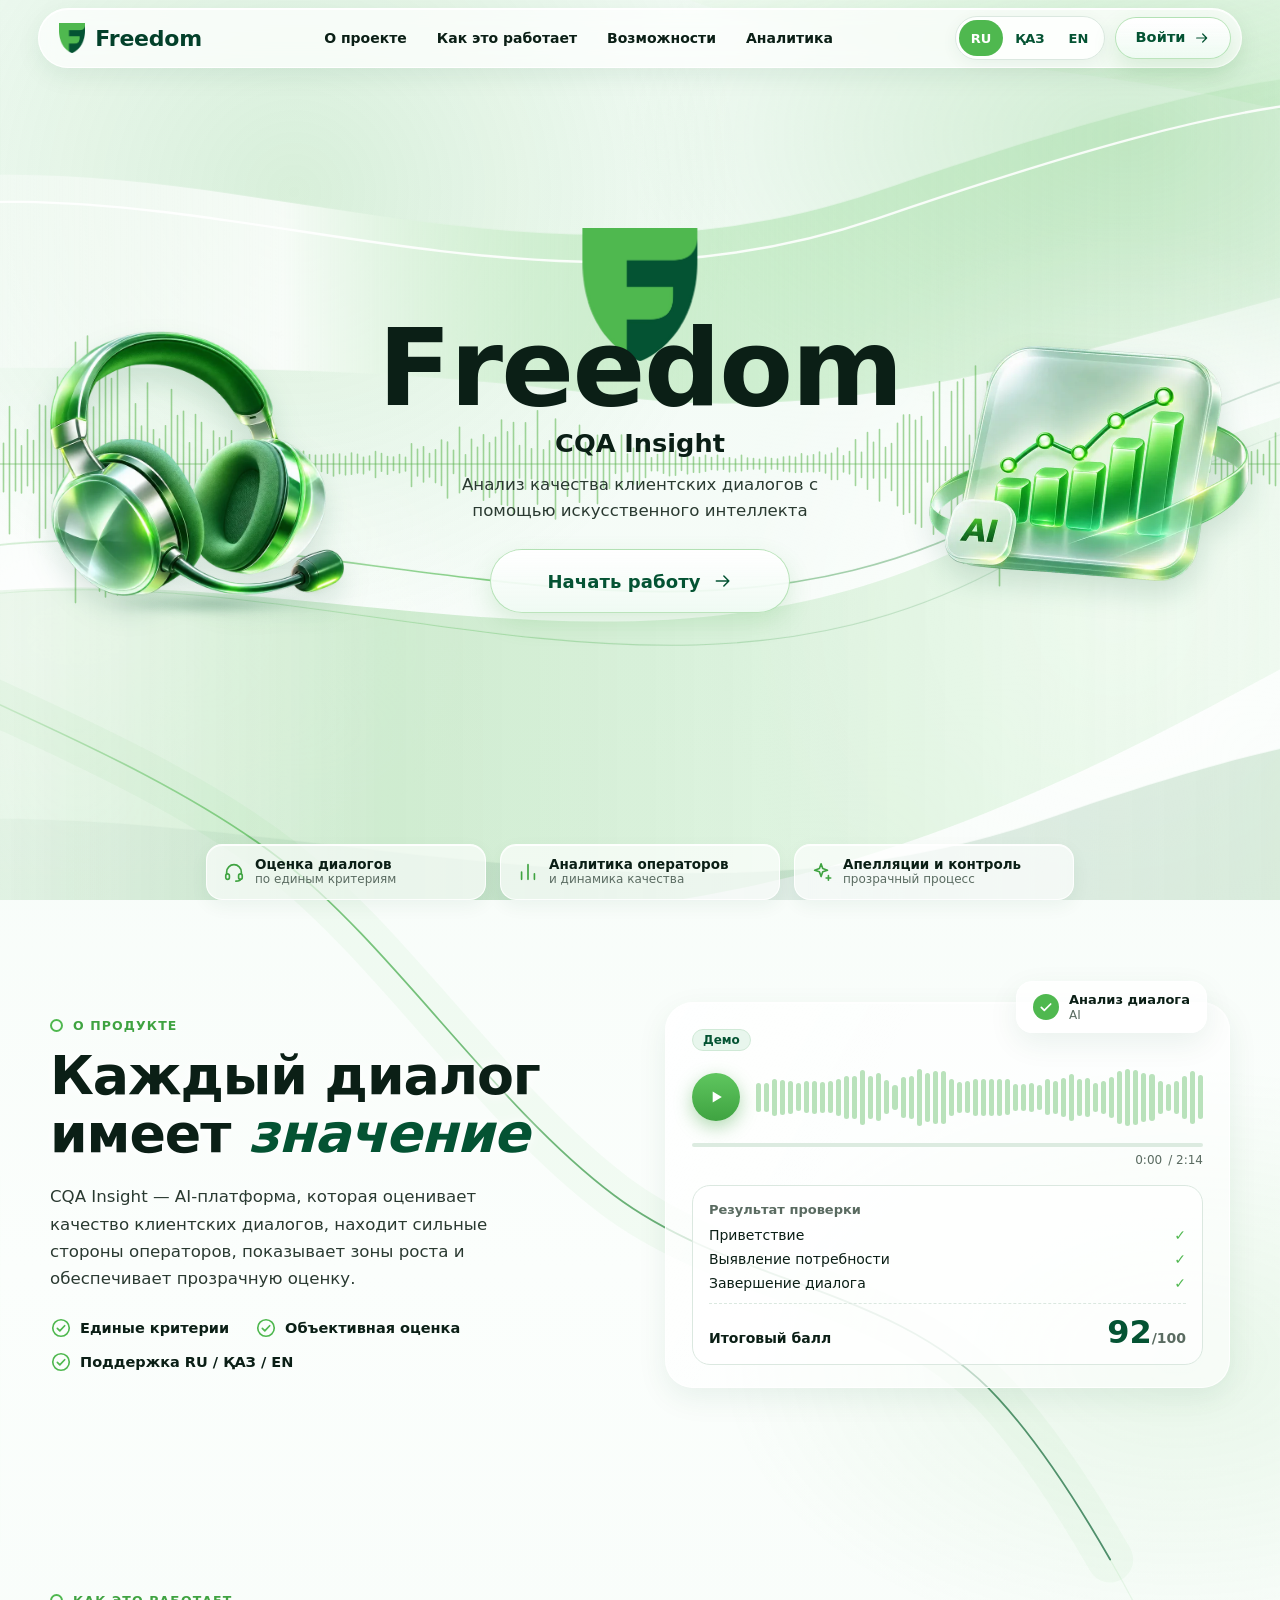
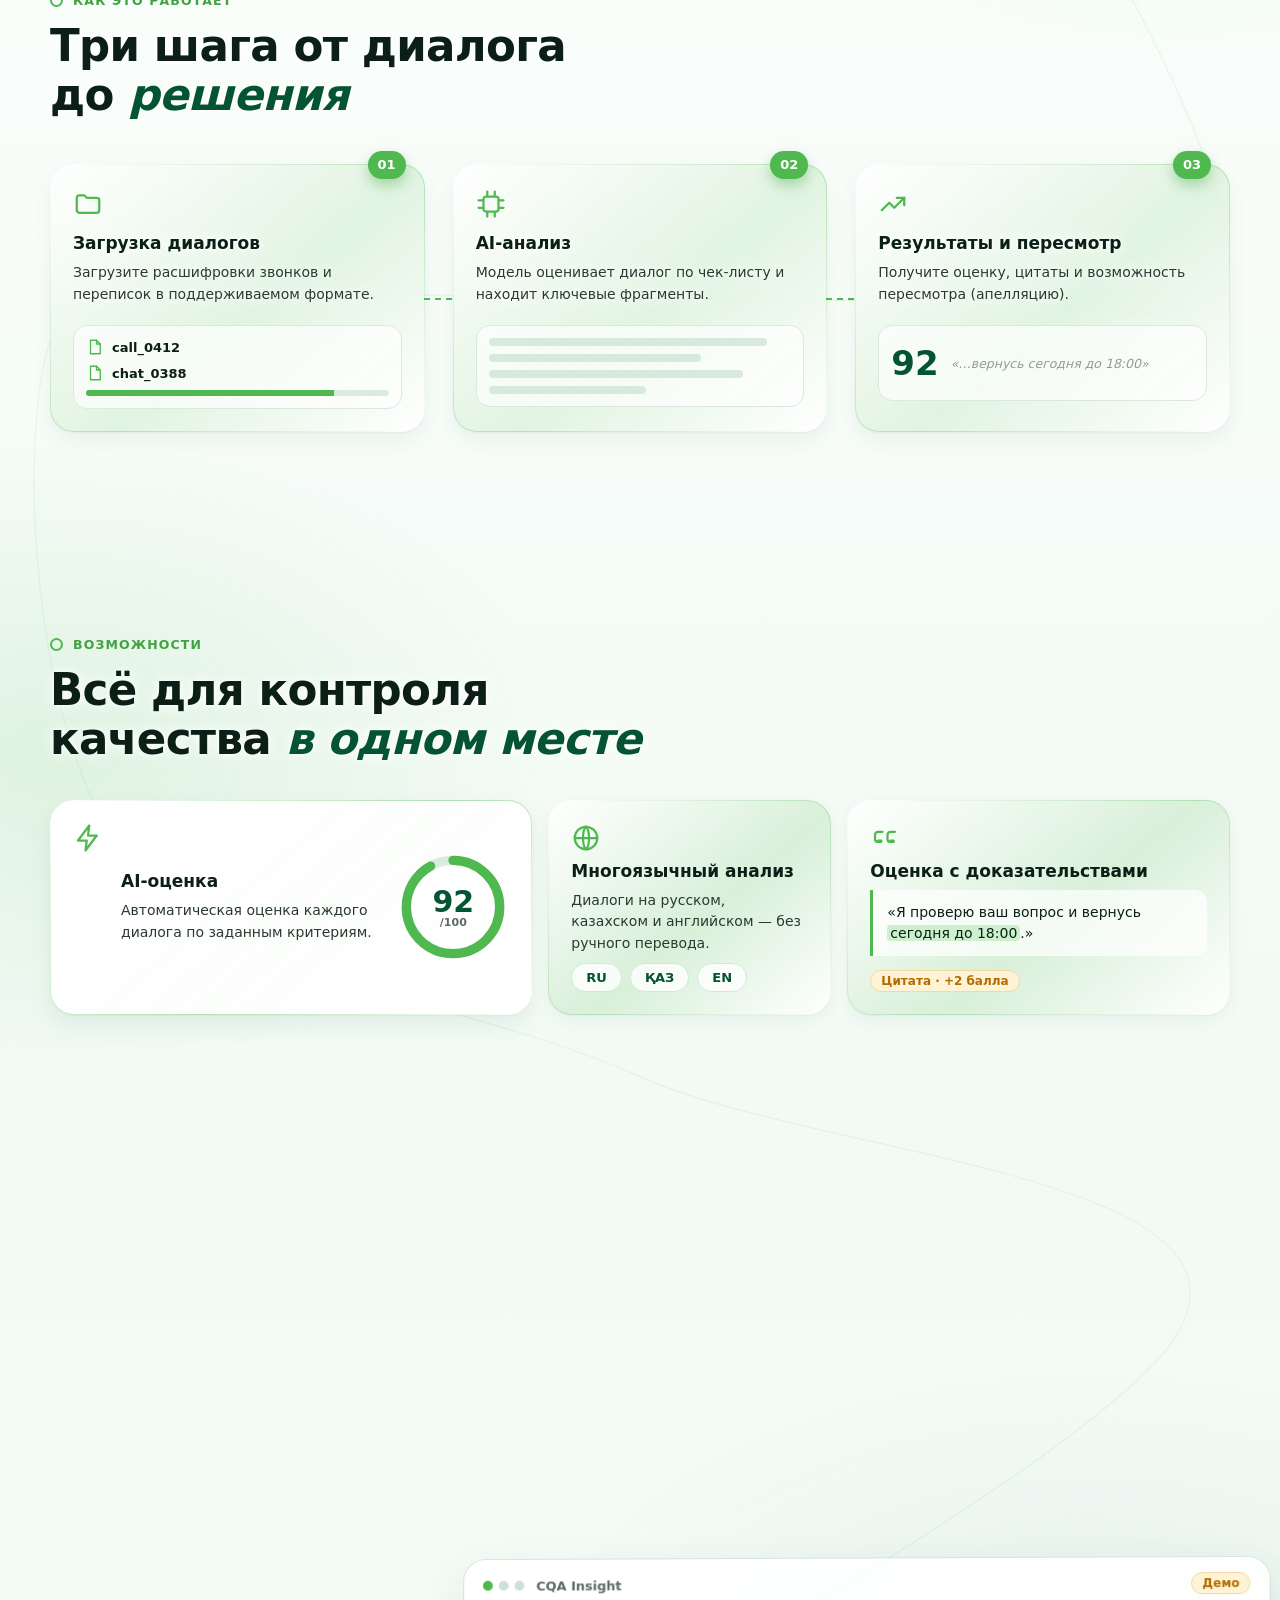
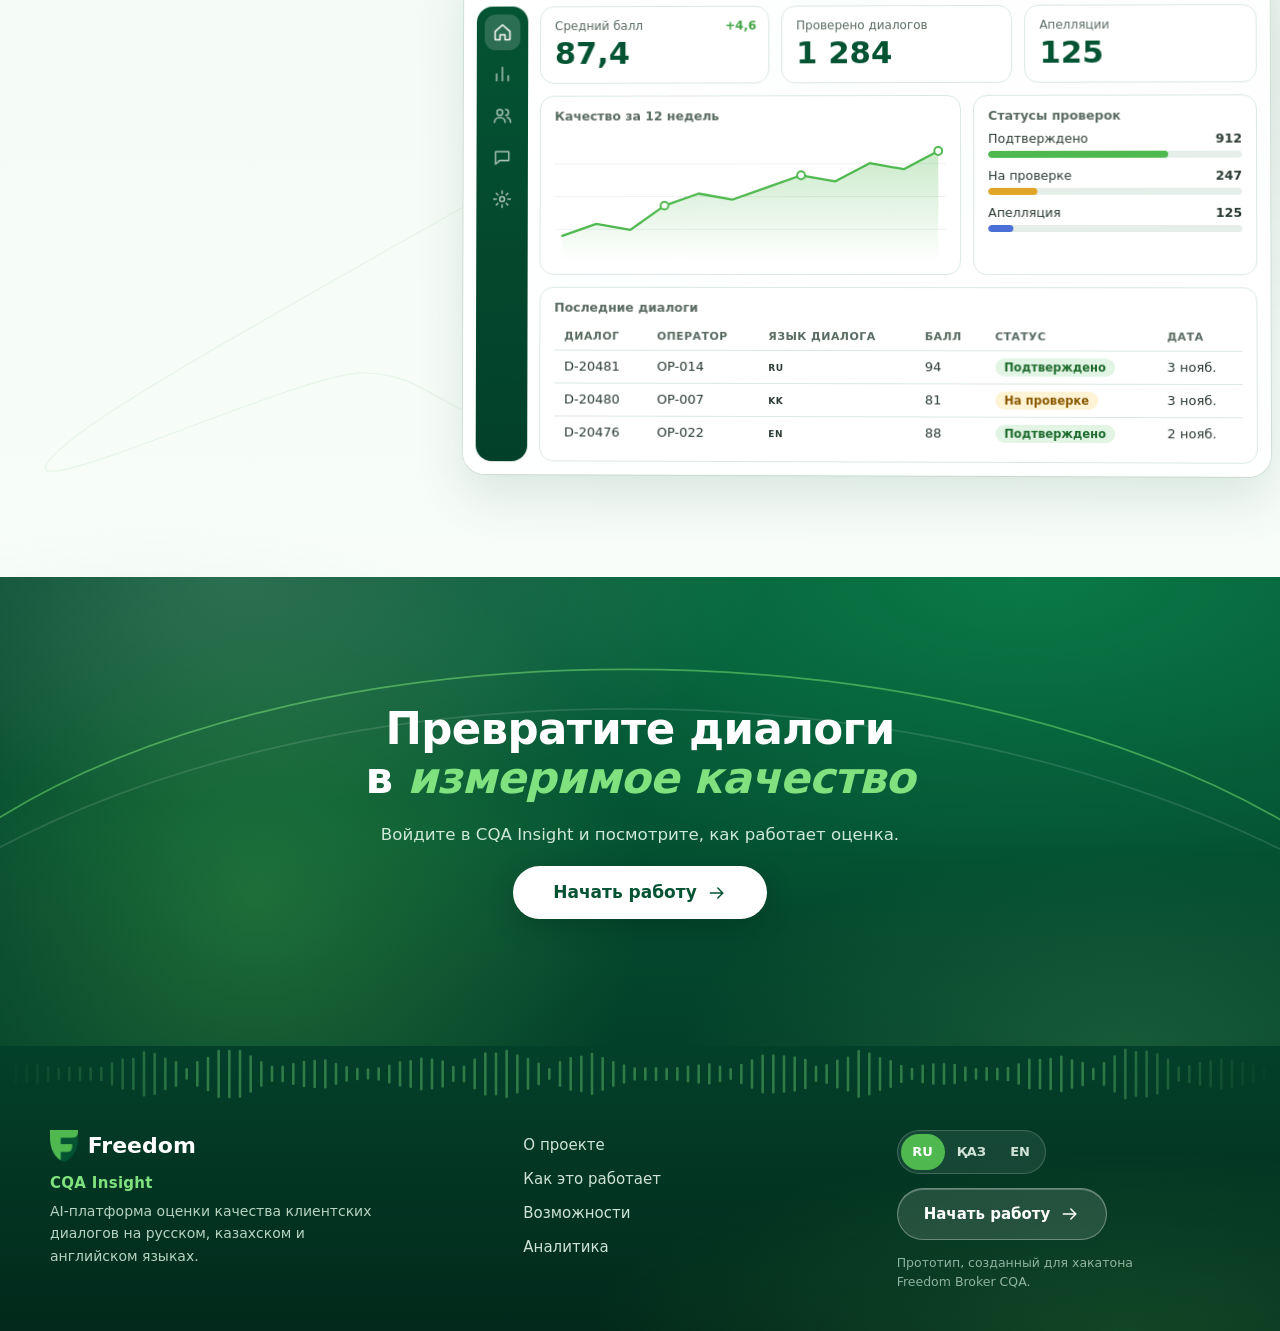
==== commit e8bd28da: "Hero: remove scroll-down arrow under the pills Co-Authored-By: Claude Sonnet 5.5 <noreply@anthropic." ====
--- a/index.html
+++ b/index.html
@@ -156,7 +156,6 @@
           <li class="glass"><svg class="ico" aria-hidden="true"><use href="#i-sparkle"/></svg><div><b data-i18n="pills.p3.title"></b><span data-i18n="pills.p3.text"></span></div></li>
         </ul>
 
-        <button class="scrollhint" type="button" id="scroll-hint" data-i18n-attr="aria-label:hero.scroll"><svg class="ico" aria-hidden="true"><use href="#i-chevron"/></svg></button>
       </section>
 
       <!-- 2. About -->
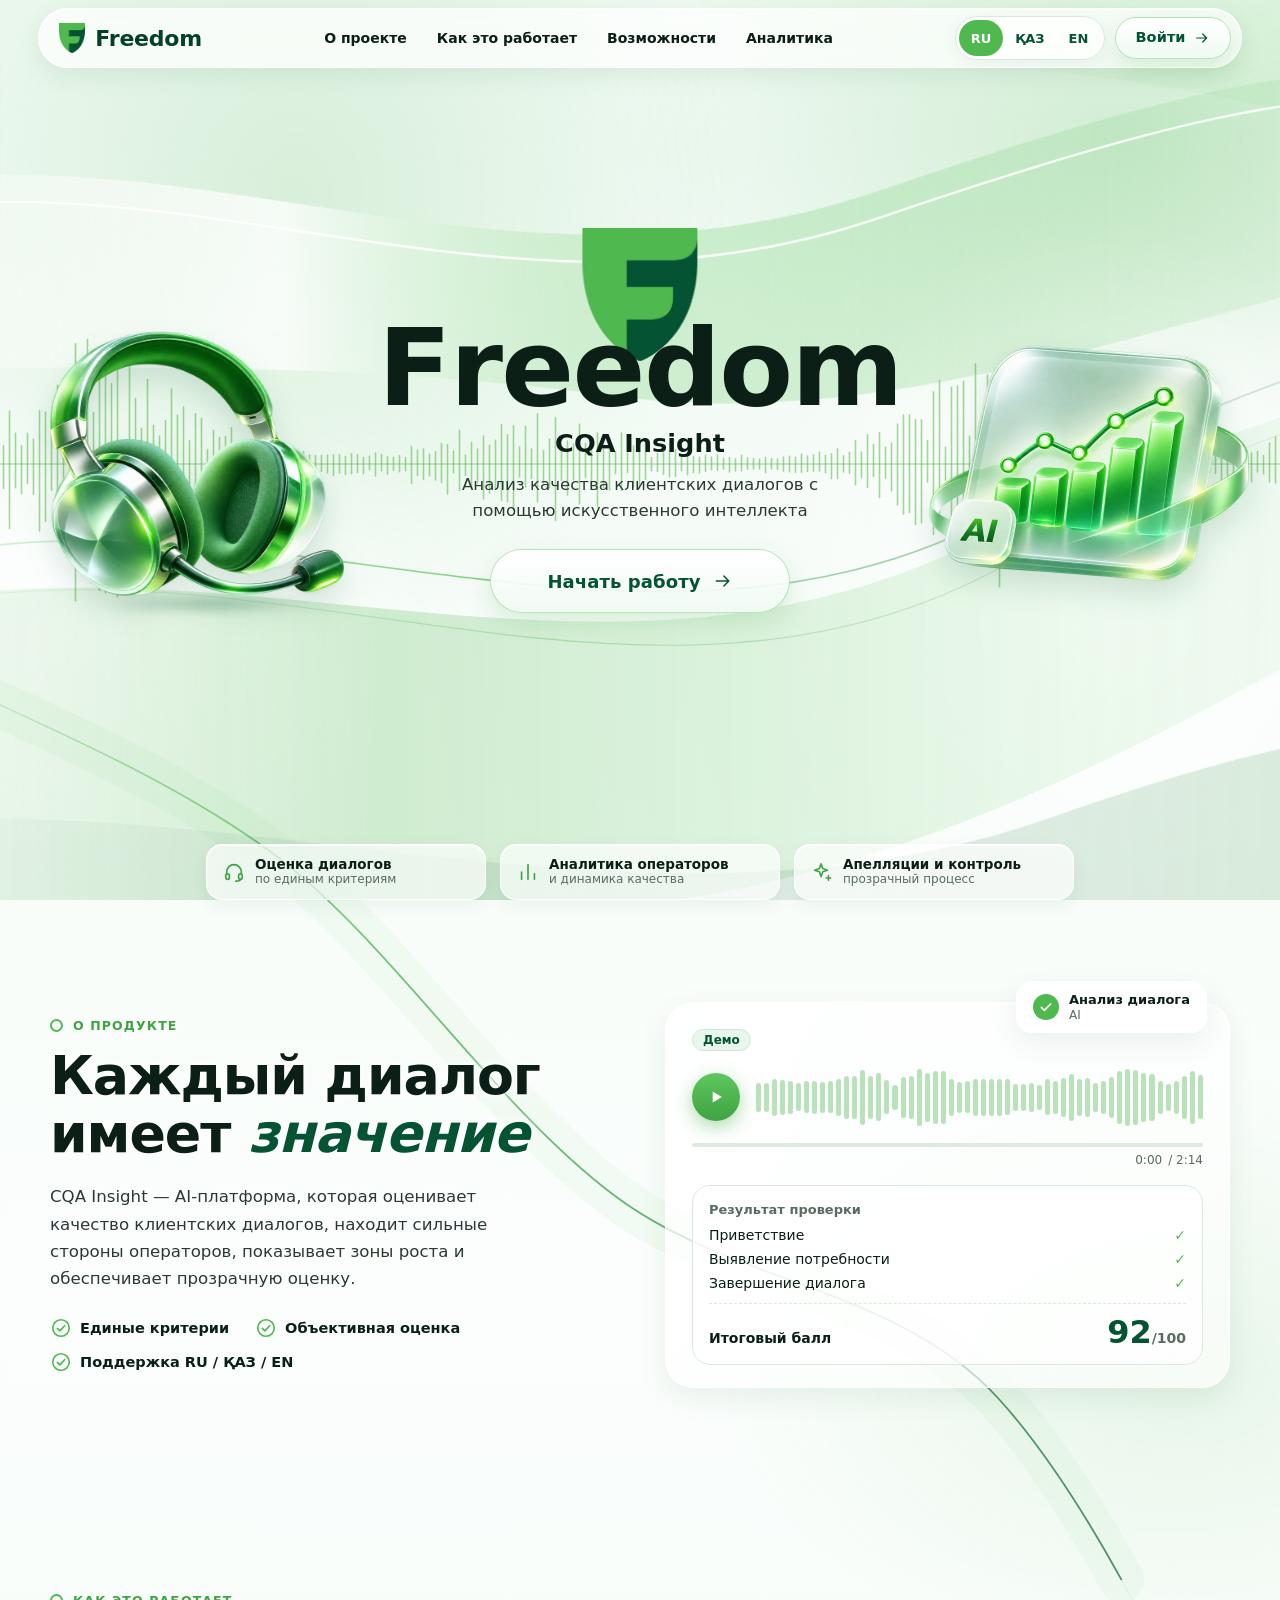
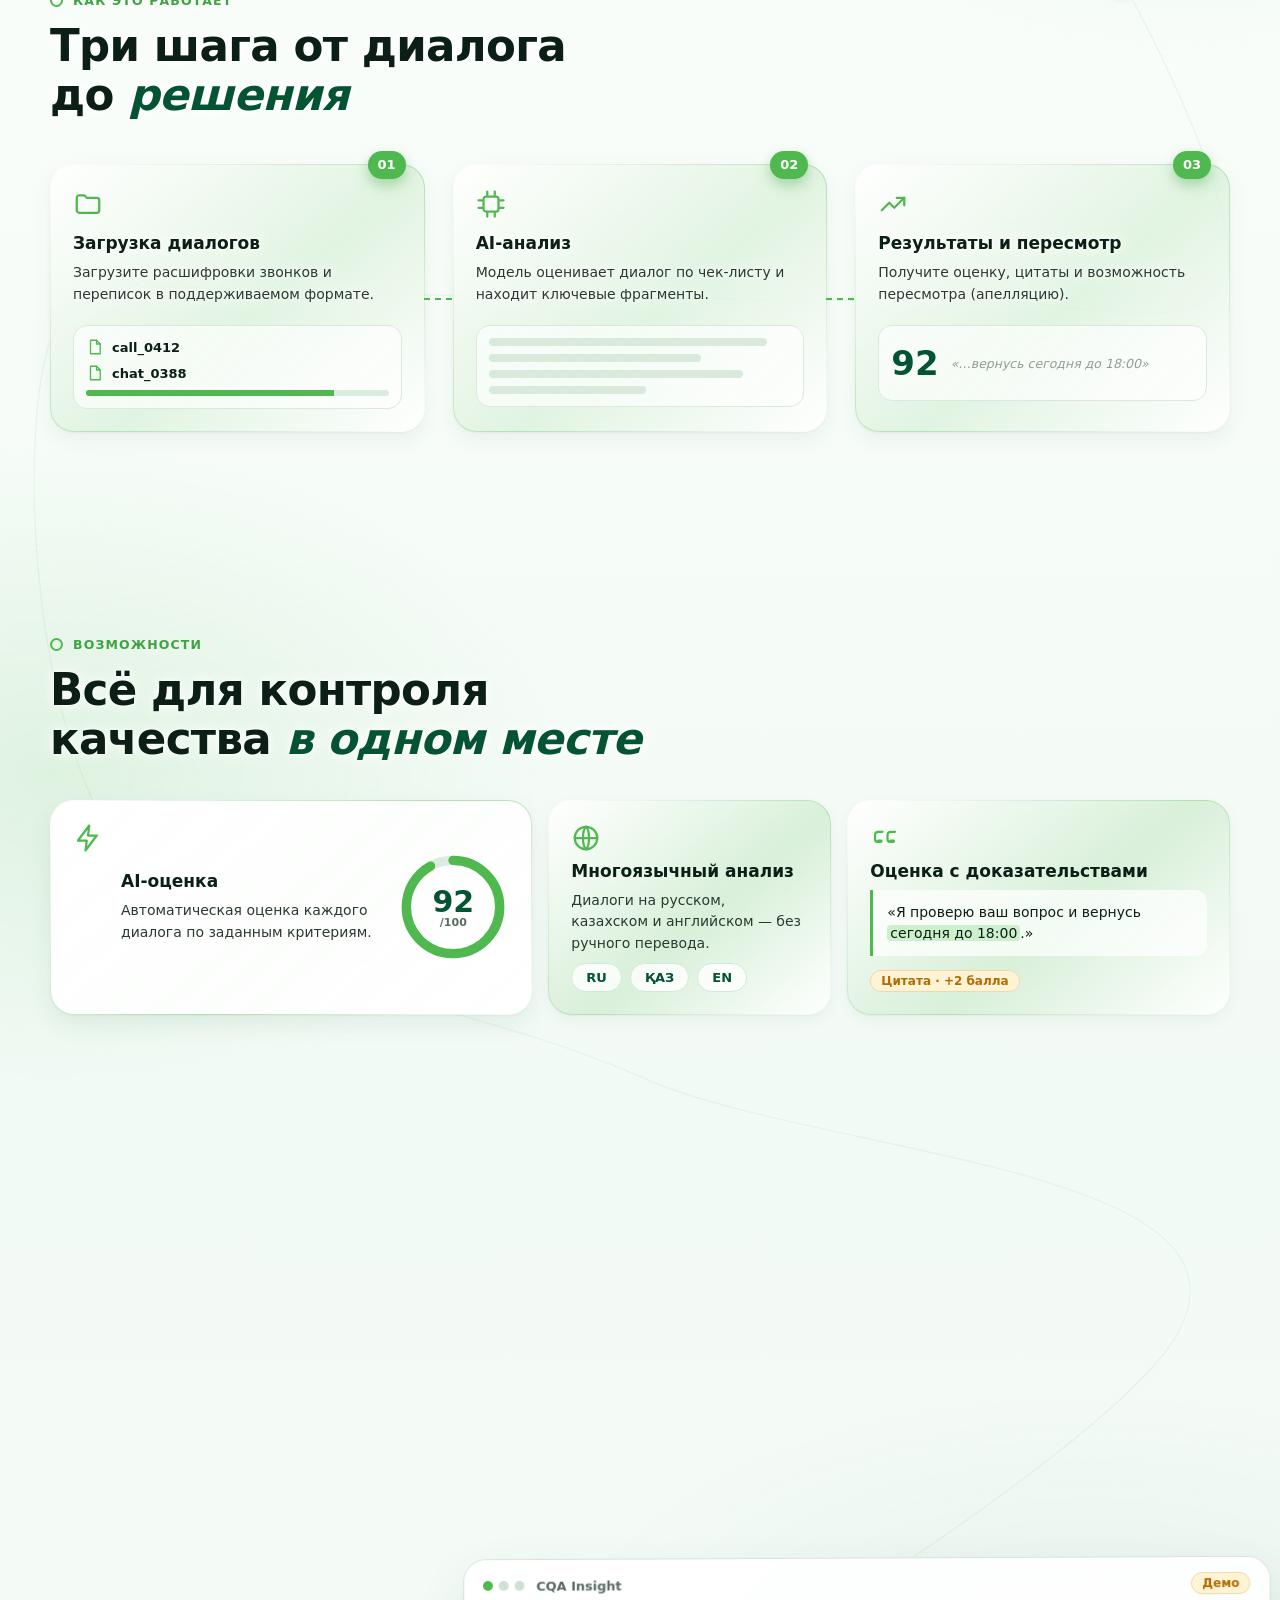
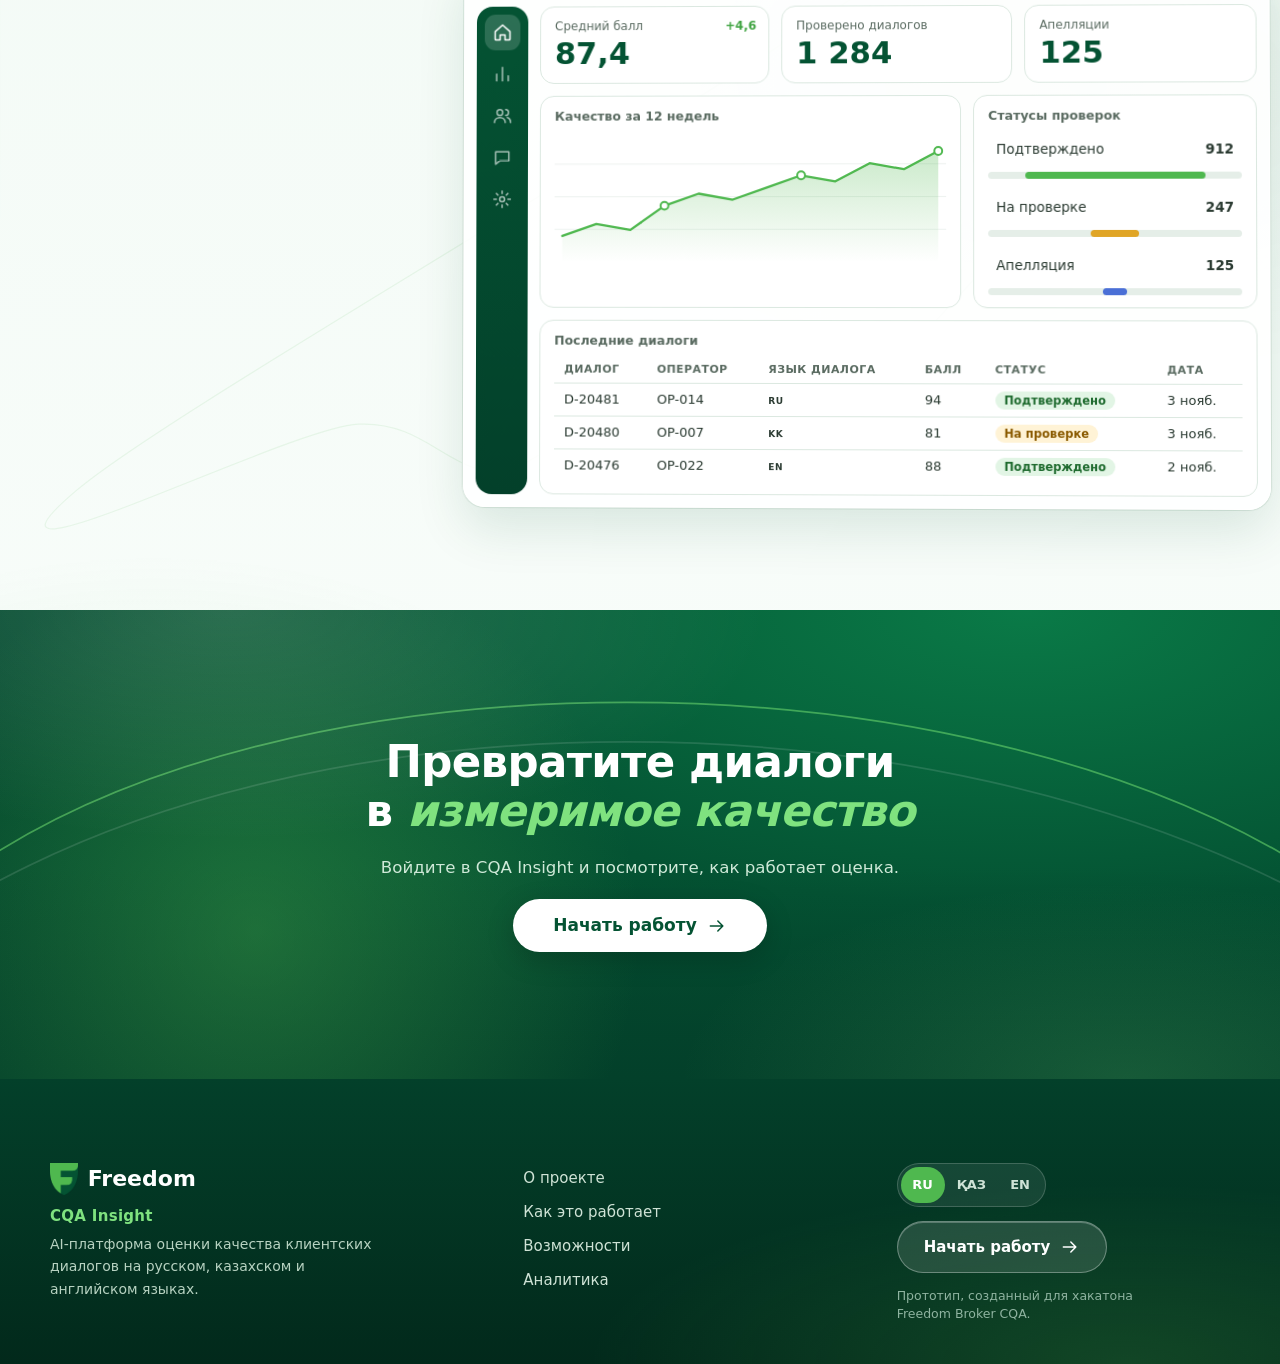
==== commit 22ca6bcf: "Workspace stage 1: layout, Overview dashboard, API adapter with mock mode - Separate Workspace struc" ====
--- a/index.html
+++ b/index.html
@@ -7,6 +7,7 @@
   <meta name="description" content="">
   <link rel="icon" href="assets/freedom-logo.png" type="image/png">
   <link rel="stylesheet" href="css/styles.css">
+  <link rel="stylesheet" href="css/workspace.css">
   <script>document.documentElement.classList.add('js')</script>
 </head>
 <body>
@@ -36,6 +37,14 @@
       <symbol id="i-clock" viewBox="0 0 24 24"><circle cx="12" cy="12" r="9"/><path d="M12 7v5l3 2"/></symbol>
       <symbol id="i-arrow" viewBox="0 0 24 24"><path d="M4 12h15M13 6l6 6-6 6"/></symbol>
       <symbol id="i-check" viewBox="0 0 24 24"><path d="M5 12.5l4.5 4.5L19 7.5"/></symbol>
+      <symbol id="i-menu" viewBox="0 0 24 24"><path d="M4 7h16M4 12h16M4 17h16"/></symbol>
+      <symbol id="i-close" viewBox="0 0 24 24"><path d="M6 6l12 12M18 6L6 18"/></symbol>
+      <symbol id="i-search" viewBox="0 0 24 24"><circle cx="11" cy="11" r="6.5"/><path d="M16 16l4.5 4.5"/></symbol>
+      <symbol id="i-logout" viewBox="0 0 24 24"><path d="M10 4H5a1 1 0 0 0-1 1v14a1 1 0 0 0 1 1h5"/><path d="M15 8l4 4-4 4M19 12H9"/></symbol>
+      <symbol id="i-chevrons-left" viewBox="0 0 24 24"><path d="M12 7l-5 5 5 5M18 7l-5 5 5 5"/></symbol>
+      <symbol id="i-refresh" viewBox="0 0 24 24"><path d="M20 11a8 8 0 0 0-14.5-4.5L4 8M4 4v4h4M4 13a8 8 0 0 0 14.5 4.5L20 16M20 20v-4h-4"/></symbol>
+      <symbol id="i-alert" viewBox="0 0 24 24"><path d="M12 3.5l9.5 16.5h-19z"/><path d="M12 10v4.5M12 17.5v.01"/></symbol>
+      <symbol id="i-inbox" viewBox="0 0 24 24"><path d="M3 13l3-8h12l3 8v6a1 1 0 0 1-1 1H4a1 1 0 0 1-1-1z"/><path d="M3 13h5l1 3h6l1-3h5"/></symbol>
       <symbol id="i-file" viewBox="0 0 24 24"><path d="M6 3h8l5 5v13H6z"/><path d="M14 3v5h5"/></symbol>
     </defs>
   </svg>
@@ -429,18 +438,62 @@
       </form>
     </div>
 
-    <!-- ===================== DASHBOARD ===================== -->
-    <div class="view view--dashboard" data-view="dashboard" hidden>
-      <header class="dash__head">
-        <h2 id="dash-title" data-i18n="dash.title"></h2>
-        <button class="btn btn--ghost" type="button" id="logout-btn" data-i18n="dash.logout"></button>
-      </header>
-      <div class="dash__grid">
-        <article class="card"><h3 data-i18n="dash.dialogs"></h3><p class="kpi-num">—</p></article>
-        <article class="card"><h3 data-i18n="dash.avg"></h3><p class="kpi-num">—</p></article>
-        <article class="card"><h3 data-i18n="dash.violations"></h3><p class="kpi-num">—</p></article>
+    <!-- ===================== WORKSPACE (внутренняя система проверяющего) ===================== -->
+    <div class="view view--dashboard ws" id="ws" data-view="dashboard" hidden>
+      <button class="ws-skip" type="button" id="ws-skip" data-i18n="ws.skip"></button>
+      <aside class="ws-side" id="ws-side">
+        <div class="ws-side__head">
+          <a class="ws-brand" href="#/dashboard"><img src="assets/freedom-logo.png" alt="" width="28" height="32"><span class="ws-brand__t"><b>Freedom</b><small>CQA Insight</small></span></a>
+          <button class="iconbtn ws-close" type="button" id="ws-close" data-i18n-attr="aria-label:ws.side.close"><svg class="ico" aria-hidden="true"><use href="#i-close"/></svg></button>
+        </div>
+        <nav class="ws-nav" data-i18n-attr="aria-label:ws.nav.label">
+        <a class="ws-nav__link" href="#/dashboard" data-section="overview" data-i18n-attr="title:ws.nav.overview">
+          <svg class="ico" aria-hidden="true"><use href="#i-home"/></svg><span class="ws-nav__t" data-i18n="ws.nav.overview"></span>
+        </a>
+        <a class="ws-nav__link" href="#/dashboard/conversations" data-section="conversations" data-i18n-attr="title:ws.nav.conversations">
+          <svg class="ico" aria-hidden="true"><use href="#i-chat"/></svg><span class="ws-nav__t" data-i18n="ws.nav.conversations"></span><em class="ws-soon" data-i18n="ws.nav.soon"></em>
+        </a>
+        <a class="ws-nav__link" href="#/dashboard/evaluations" data-section="evaluations" data-i18n-attr="title:ws.nav.evaluations">
+          <svg class="ico" aria-hidden="true"><use href="#i-check-square"/></svg><span class="ws-nav__t" data-i18n="ws.nav.evaluations"></span><em class="ws-soon" data-i18n="ws.nav.soon"></em>
+        </a>
+        <a class="ws-nav__link" href="#/dashboard/operators" data-section="operators" data-i18n-attr="title:ws.nav.operators">
+          <svg class="ico" aria-hidden="true"><use href="#i-users"/></svg><span class="ws-nav__t" data-i18n="ws.nav.operators"></span><em class="ws-soon" data-i18n="ws.nav.soon"></em>
+        </a>
+        <a class="ws-nav__link" href="#/dashboard/appeals" data-section="appeals" data-i18n-attr="title:ws.nav.appeals">
+          <svg class="ico" aria-hidden="true"><use href="#i-quote"/></svg><span class="ws-nav__t" data-i18n="ws.nav.appeals"></span><em class="ws-soon" data-i18n="ws.nav.soon"></em>
+        </a>
+        <a class="ws-nav__link" href="#/dashboard/checklist" data-section="checklist" data-i18n-attr="title:ws.nav.checklist">
+          <svg class="ico" aria-hidden="true"><use href="#i-settings"/></svg><span class="ws-nav__t" data-i18n="ws.nav.checklist"></span><em class="ws-soon" data-i18n="ws.nav.soon"></em>
+        </a>
+        </nav>
+        <button class="ws-collapse" type="button" id="ws-collapse" aria-expanded="true"><svg class="ico" aria-hidden="true"><use href="#i-chevrons-left"/></svg><span id="ws-collapse-t"></span></button>
+      </aside>
+      <div class="ws-scrim" id="ws-scrim" hidden></div>
+      <div class="ws-body">
+        <header class="ws-top">
+          <button class="iconbtn ws-burger" type="button" id="ws-burger" aria-expanded="false" aria-controls="ws-side" data-i18n-attr="aria-label:ws.side.open"><svg class="ico" aria-hidden="true"><use href="#i-menu"/></svg></button>
+          <h1 class="ws-top__title" id="dash-title" tabindex="-1"></h1>
+          <label class="ws-search"><svg class="ico" aria-hidden="true"><use href="#i-search"/></svg><input id="ws-search" type="search" autocomplete="off"></label>
+          <div class="ws-top__right">
+            <button class="ws-mode" type="button" id="ws-mode" data-mode="demo"><i aria-hidden="true"></i><span id="ws-mode-text"></span></button>
+            <div class="langswitch" role="group" data-i18n-attr="aria-label:common.langLabel">
+              <button type="button" data-lang="ru" lang="ru">RU</button>
+              <button type="button" data-lang="kk" lang="kk">ҚАЗ</button>
+              <button type="button" data-lang="en" lang="en">EN</button>
+            </div>
+            <div class="ws-user">
+              <button class="ws-user__btn" type="button" id="ws-user-btn" aria-haspopup="true" aria-expanded="false" aria-controls="ws-menu" data-i18n-attr="aria-label:ws.top.menu">
+                <span class="ws-avatar" id="ws-avatar" aria-hidden="true"></span><span class="ws-user__name" data-i18n="ws.top.user"></span>
+              </button>
+              <div class="ws-menu" id="ws-menu" hidden>
+                <div class="ws-menu__who"><b data-i18n="ws.top.role"></b><span id="ws-email"></span></div>
+                <button class="ws-menu__item" type="button" id="logout-btn"><svg class="ico" aria-hidden="true"><use href="#i-logout"/></svg><span data-i18n="ws.top.logout"></span></button>
+              </div>
+            </div>
+          </div>
+        </header>
+        <div class="ws-main" id="ws-main"></div>
       </div>
-      <p class="demo-note dash__note" data-i18n="dash.empty"></p>
     </div>
 
   </main>
--- a/css/styles.css
+++ b/css/styles.css
@@ -81,7 +81,6 @@
 .view--welcome:not(.is-active) { transform: translateY(-12px); pointer-events: none; }
 .view--login { display: grid; place-items: center; padding: 96px 16px 32px; }
 .view--login[hidden], .view--dashboard[hidden] { display: none; }
-.view--dashboard { padding: 96px clamp(16px, 4vw, 48px) 40px; max-width: calc(var(--maxw) + 96px); margin-inline: auto; }
 
 /* ---------- topbar ---------- */
 .brand { display: inline-flex; align-items: center; gap: 10px; text-decoration: none; color: var(--c-green-deep); font-weight: 800; font-size: 22px; letter-spacing: -.01em; border-radius: 8px; }
@@ -355,16 +354,8 @@
 .form-error { color: var(--c-error); font-size: 14px; }
 .link { color: var(--c-muted); font-size: 14px; text-align: center; text-decoration: none; padding: 8px; }
 .link:hover { color: var(--c-green-dark); }
-.dash__head { display: flex; align-items: center; justify-content: space-between; gap: 12px; }
-.dash__head h2 { font-size: 28px; color: var(--c-ink); }
-.dash__grid { margin-top: 24px; display: grid; gap: 16px; grid-template-columns: repeat(auto-fit, minmax(220px, 1fr)); }
-.dash__grid .card { opacity: 0; transform: translateY(12px); transition: opacity var(--dur) var(--ease), transform var(--dur) var(--ease); }
-.view--dashboard.is-active .card { opacity: 1; transform: none; }
-.view--dashboard.is-active .card:nth-child(2) { transition-delay: 70ms; }
-.view--dashboard.is-active .card:nth-child(3) { transition-delay: 140ms; }
 .card h3 { font-size: 14px; color: var(--c-muted); font-weight: 600; }
 .kpi-num { margin-top: 8px; font-size: 36px; font-weight: 800; color: var(--c-ink); }
-.dash__note { margin-top: 20px; }
 
 /* =========================================================
    Glass Motion Upgrade: слои фона, 3D-объекты, глубина карточек
--- a/css/workspace.css
+++ b/css/workspace.css
@@ -0,0 +1,214 @@
+/* =========================================================
+   CQA Workspace: оболочка, Overview, состояния.
+   Белые поверхности, мятный фон, изумрудные акценты, тонкие границы.
+   Без постоянных анимаций, без backdrop-filter, без фоновых слоёв лендинга.
+   ========================================================= */
+body[data-view="dashboard"] .topbar { display: none; }
+body.ws-lock { overflow: hidden; }
+
+.ws.view--dashboard { padding: 0; max-width: none; margin: 0; background: var(--c-bg); }
+.ws:not([hidden]) { display: grid; grid-template-columns: var(--ws-side, 272px) minmax(0, 1fr); }
+.ws { --ws-side: 272px; }
+.ws.is-collapsed { --ws-side: 76px; }
+.ws .sr-only { position: absolute; width: 1px; height: 1px; overflow: hidden; clip-path: inset(50%); white-space: nowrap; }
+.ws-skip { position: absolute; left: 12px; top: -60px; z-index: 100; padding: 10px 16px; border-radius: 10px; border: 0; background: var(--c-green-dark); color: #fff; font: 700 14px var(--font-sans); cursor: pointer; }
+.ws-skip:focus { top: 12px; }
+.ws :is(a, button, input, .wk-kpi, .row):focus-visible { outline: 3px solid var(--c-green-dark); outline-offset: 2px; }
+
+/* ---------- sidebar ---------- */
+.ws-side { position: sticky; top: 0; height: 100svh; z-index: 30; display: flex; flex-direction: column; gap: 18px; padding: 16px 12px; background: #fff; border-right: 1px solid var(--c-line); overflow-y: auto; }
+.ws-side__head { display: flex; align-items: center; justify-content: space-between; gap: 8px; padding: 4px 6px; }
+.ws-brand { display: flex; align-items: center; gap: 10px; min-width: 0; text-decoration: none; color: var(--c-green-deep); border-radius: 10px; }
+.ws-brand img { width: 28px; height: auto; flex: none; }
+.ws-brand__t { display: grid; line-height: 1.15; }
+.ws-brand__t b { font-size: 18px; font-weight: 800; letter-spacing: -.01em; }
+.ws-brand__t small { font-size: 11.5px; font-weight: 600; color: var(--c-muted); }
+.iconbtn.ws-close, .iconbtn.ws-burger { display: none; }
+.ws-nav { display: flex; flex-direction: column; gap: 4px; }
+.ws-nav__link { position: relative; display: flex; align-items: center; gap: 12px; min-height: 44px; padding: 0 12px; border-radius: 12px; color: var(--c-text); text-decoration: none; font-size: 14.5px; font-weight: 600; transition: background-color .16s, color .16s; }
+.ws-nav__link:hover { background: var(--c-mint); }
+.ws-nav__link[aria-current="page"] { background: var(--c-mint); color: var(--c-green-dark); }
+.ws-nav__link[aria-current="page"]::before { content: ""; position: absolute; left: -12px; top: 10px; bottom: 10px; width: 3px; border-radius: 0 3px 3px 0; background: var(--c-green); }
+.ws-nav__link .ico { color: var(--c-green-600); }
+.ws-nav__t { min-width: 0; overflow: hidden; text-overflow: ellipsis; white-space: nowrap; }
+.ws-soon { margin-left: auto; font-style: normal; font-size: 10px; font-weight: 700; padding: 2px 6px; border-radius: 999px; background: #eef3f0; color: var(--c-muted); white-space: nowrap; }
+.ws-collapse { margin-top: auto; display: flex; align-items: center; gap: 12px; min-height: 44px; padding: 0 12px; border: 1px solid var(--c-line); border-radius: 12px; background: #fff; color: var(--c-muted); font: 600 13.5px var(--font-sans); cursor: pointer; }
+.ws-collapse:hover { background: var(--c-mint); color: var(--c-green-dark); }
+.ws-collapse .ico { transition: transform .2s var(--ease); }
+.ws.is-collapsed .ws-collapse .ico { transform: rotate(180deg); }
+
+@media (min-width: 901px) {
+  .ws.is-collapsed .ws-brand__t, .ws.is-collapsed .ws-nav__t, .ws.is-collapsed .ws-soon, .ws.is-collapsed .ws-collapse span { display: none; }
+  .ws.is-collapsed .ws-nav__link, .ws.is-collapsed .ws-collapse { justify-content: center; padding: 0; }
+  .ws.is-collapsed .ws-side__head { justify-content: center; }
+  .ws.is-collapsed .ws-nav__link[aria-current="page"]::before { left: -12px; }
+}
+
+/* ---------- topbar ---------- */
+.ws-body { min-width: 0; display: flex; flex-direction: column; }
+.ws-top { position: sticky; top: 0; z-index: 20; display: flex; align-items: center; gap: 12px; min-height: 68px; padding: 10px clamp(16px, 2.4vw, 32px); background: rgba(246, 251, 248, .96); border-bottom: 1px solid var(--c-line); }
+.ws-top__title { margin: 0; font-size: 20px; line-height: 1.2; font-weight: 800; color: var(--c-ink); white-space: nowrap; overflow: hidden; text-overflow: ellipsis; }
+.ws-top__title:focus { outline: none; }
+.ws-search { position: relative; flex: 1 1 260px; max-width: 380px; margin-left: 12px; }
+.ws-search .ico { position: absolute; left: 12px; top: 50%; translate: 0 -50%; width: 18px; height: 18px; color: var(--c-muted); pointer-events: none; }
+.ws-search input { width: 100%; min-height: 42px; padding: 0 14px 0 38px; border: 1px solid var(--c-line); border-radius: 999px; background: #fff; font: 500 14px var(--font-sans); color: var(--c-ink); }
+.ws-search input::placeholder { color: #7d8e84; }
+.ws-search input:disabled { background: #eef3f0; cursor: not-allowed; }
+.ws-top__right { display: flex; align-items: center; gap: 10px; margin-left: auto; }
+.ws-mode { display: inline-flex; align-items: center; gap: 8px; min-height: 40px; padding: 0 14px; border: 1px solid var(--c-line); border-radius: 999px; background: #fff; font: 700 12.5px var(--font-sans); color: var(--c-ink); cursor: pointer; }
+.ws-mode:hover { background: var(--c-mint); }
+.ws-mode i { width: 8px; height: 8px; border-radius: 50%; background: #c98a1b; }
+.ws-mode[data-mode="api"] i { background: var(--c-green); }
+.ws-mode[data-mode="demo"] { background: var(--c-warn-bg); border-color: #efd9a0; color: var(--c-warn); }
+.ws-user { position: relative; }
+.ws-user__btn { display: inline-flex; align-items: center; gap: 10px; min-height: 42px; padding: 4px 12px 4px 4px; border: 1px solid var(--c-line); border-radius: 999px; background: #fff; font: 700 13.5px var(--font-sans); color: var(--c-ink); cursor: pointer; }
+.ws-user__btn:hover { background: var(--c-mint); }
+.ws-avatar { display: grid; place-items: center; width: 32px; height: 32px; border-radius: 50%; background: linear-gradient(180deg, #3fae4f, #0b6b3b); color: #fff; font-weight: 800; font-size: 14px; }
+.ws-menu { position: absolute; right: 0; top: calc(100% + 8px); z-index: 40; min-width: 230px; padding: 8px; background: #fff; border: 1px solid var(--c-line); border-radius: 14px; box-shadow: var(--sh-2); }
+.ws-menu[hidden] { display: none; }
+.ws-menu__who { padding: 8px 10px 10px; border-bottom: 1px solid var(--c-line); margin-bottom: 6px; display: grid; gap: 2px; }
+.ws-menu__who b { font-size: 14px; color: var(--c-ink); }
+.ws-menu__who span { font-size: 12.5px; color: var(--c-muted); overflow-wrap: anywhere; }
+.ws-menu__item { display: flex; align-items: center; gap: 10px; width: 100%; min-height: 42px; padding: 0 10px; border: 0; border-radius: 10px; background: transparent; font: 600 14px var(--font-sans); color: var(--c-text); cursor: pointer; text-align: left; }
+.ws-menu__item:hover { background: var(--c-mint); color: var(--c-green-dark); }
+.iconbtn { display: inline-grid; place-items: center; width: 40px; height: 40px; padding: 0; border: 1px solid var(--c-line); border-radius: 50%; background: #fff; color: var(--c-green-dark); cursor: pointer; }
+.iconbtn:hover:not(:disabled) { background: var(--c-mint); }
+.iconbtn:disabled { opacity: .5; cursor: not-allowed; }
+.ws-scrim { position: fixed; inset: 0; z-index: 25; background: rgba(3, 64, 42, .38); }
+.ws-scrim[hidden] { display: none; }
+
+.ws-main { min-width: 0; padding: 22px clamp(16px, 2.4vw, 32px) 48px; }
+.ws-main:focus { outline: none; }
+
+/* ---------- Overview ---------- */
+.ov__bar { display: flex; align-items: center; justify-content: space-between; gap: 12px 20px; flex-wrap: wrap; margin-bottom: 16px; }
+.ov__sub { margin: 0; color: var(--c-muted); font-size: 14.5px; }
+.ov__tools { display: flex; align-items: center; gap: 10px; flex-wrap: wrap; }
+.ov__updated { font-size: 12.5px; color: var(--c-muted); }
+.seg { display: inline-flex; gap: 2px; padding: 3px; background: #fff; border: 1px solid var(--c-line); border-radius: 999px; }
+.seg button { appearance: none; border: 0; background: transparent; min-height: 34px; padding: 0 14px; border-radius: 999px; font: 700 13px var(--font-sans); color: var(--c-green-dark); cursor: pointer; }
+.seg button:hover { background: var(--c-mint); }
+.seg button[aria-pressed="true"] { background: var(--c-green); color: #fff; }
+.banner { display: flex; align-items: flex-start; gap: 10px; margin: 0 0 16px; padding: 10px 14px; border-radius: 12px; background: var(--c-warn-bg); color: var(--c-warn); font-size: 13.5px; font-weight: 600; }
+.banner[hidden] { display: none; }
+.banner .ico { margin-top: 1px; width: 18px; height: 18px; }
+
+.wk-kpis { display: grid; gap: 16px; grid-template-columns: repeat(auto-fit, minmax(210px, 1fr)); margin-bottom: 16px; }
+.wk-kpi { position: relative; display: grid; grid-template-columns: 1fr auto; gap: 6px 10px; padding: 18px 20px; border: 1px solid var(--c-line); border-radius: var(--r-md); background: #fff; box-shadow: var(--sh-1); color: var(--c-text); text-decoration: none; transition: transform .18s var(--ease), box-shadow .18s var(--ease), border-color .18s; }
+.wk-kpi:hover { transform: translateY(-2px); border-color: #b9dcc5; box-shadow: 0 10px 24px rgba(4, 83, 51, .10); }
+.wk-kpi__ico { grid-column: 2; grid-row: 1; display: grid; place-items: center; width: 38px; height: 38px; border-radius: 12px; background: var(--c-mint); color: var(--c-green-dark); }
+.wk-kpi__label { grid-column: 1; grid-row: 1; align-self: center; font-size: 13.5px; font-weight: 600; color: var(--c-muted); }
+.wk-kpi__value { grid-column: 1 / -1; font-size: 34px; line-height: 1.1; font-weight: 800; letter-spacing: -.02em; color: var(--c-ink); }
+.wk-kpi__foot { grid-column: 1 / -1; display: flex; align-items: center; gap: 8px; min-height: 20px; font-size: 12.5px; color: var(--c-muted); }
+.wk-kpi--danger .wk-kpi__ico { background: #fde8e6; color: var(--c-error); }
+.wk-kpi--danger .wk-kpi__value { color: var(--c-error); }
+.wk-kpi--warn .wk-kpi__ico { background: var(--c-warn-bg); color: var(--c-warn); }
+.wk-delta { font-weight: 800; font-size: 12.5px; padding: 2px 8px; border-radius: 999px; }
+.wk-delta--up { background: var(--c-ok-bg); color: #1c7a3a; }
+.wk-delta--down { background: #fde8e6; color: var(--c-error); }
+
+.ov__grid { display: grid; gap: 16px; grid-template-columns: repeat(3, minmax(0, 1fr)); grid-template-areas: "trend trend dist" "conv conv lang" "conv conv appeals"; align-items: start; }
+.panel { min-width: 0; padding: 20px; background: #fff; border: 1px solid var(--c-line); border-radius: var(--r-md); box-shadow: var(--sh-1); }
+.panel--trend { grid-area: trend; } .panel--dist { grid-area: dist; } .panel--conv { grid-area: conv; } .panel--lang { grid-area: lang; } .panel--appeals { grid-area: appeals; }
+.panel h2 { margin: 0; font-size: 16px; line-height: 1.3; font-weight: 800; color: var(--c-ink); }
+.panel header > p { margin: 2px 0 14px; font-size: 12.5px; color: var(--c-muted); }
+.panel__head { display: flex; align-items: center; justify-content: space-between; gap: 12px; margin-bottom: 10px; }
+.more { display: inline-flex; align-items: center; gap: 6px; font-size: 13px; font-weight: 700; color: var(--c-green-dark); text-decoration: none; border-radius: 8px; }
+.more .ico { width: 16px; height: 16px; transition: transform .2s var(--ease); }
+.more:hover .ico { transform: translateX(3px); }
+.muted { color: var(--c-muted); }
+em.muted { font-style: normal; }
+
+.wk-chart { display: block; width: 100%; height: auto; }
+.ch-grid { stroke: #e6efe9; stroke-width: 1; }
+.ch-axis { fill: #5f7167; font: 600 11px var(--font-sans); }
+.ch-line { fill: none; stroke: var(--c-green-600); stroke-width: 2.4; stroke-linecap: round; stroke-linejoin: round; }
+.ch-dot { fill: #fff; stroke: var(--c-green-600); stroke-width: 2.5; }
+.ch-hit { fill: transparent; }
+.ch-hit:hover { fill: rgba(79, 184, 79, .28); }
+
+.bars { display: flex; gap: 10px; height: 210px; margin: 0; padding: 0; list-style: none; }
+.bar { flex: 1; min-width: 0; display: flex; flex-direction: column; align-items: center; gap: 6px; }
+.bar__n { font-size: 12.5px; font-weight: 800; color: var(--c-ink); }
+.bar__track { flex: 1; width: 100%; display: flex; align-items: flex-end; }
+.bar__track i { display: block; width: 100%; border-radius: 8px 8px 3px 3px; background: var(--c-green); }
+.bar--low .bar__track i { background: #e0675d; } .bar--mid .bar__track i { background: #e3b04b; } .bar--good .bar__track i { background: #7fcf7f; } .bar--top .bar__track i { background: var(--c-green-600); }
+.bar__l { font-size: 11.5px; font-weight: 600; color: var(--c-muted); white-space: nowrap; }
+
+.langs { display: grid; gap: 14px; margin: 0; padding: 0; list-style: none; }
+.langs li { display: grid; grid-template-columns: 1fr auto; gap: 6px 10px; align-items: center; font-size: 13px; }
+.langs__name { display: flex; align-items: center; gap: 8px; font-weight: 700; color: var(--c-ink); }
+.langs__bar { grid-column: 1 / -1; grid-row: 2; height: 8px; border-radius: 999px; background: #e9f1ec; overflow: hidden; }
+.langs__bar i { display: block; height: 100%; border-radius: 999px; background: var(--c-green); }
+.langs__n { text-align: right; color: var(--c-text); font-weight: 600; }
+.langs__avg { grid-column: 1 / -1; font-size: 12px; color: var(--c-muted); }
+.ltag { display: inline-grid; place-items: center; min-width: 30px; height: 22px; padding: 0 6px; border-radius: 6px; background: var(--c-mint); color: var(--c-green-dark); font-size: 11px; font-weight: 800; letter-spacing: .03em; }
+
+.rows { display: grid; gap: 2px; }
+.rows__empty { margin: 8px 0 0; color: var(--c-muted); font-size: 13.5px; }
+.row { display: grid; align-items: center; gap: 10px; padding: 10px 8px; border-radius: 10px; color: var(--c-text); text-decoration: none; font-size: 13.5px; transition: background-color .15s; }
+.row:hover { background: #f1f8f4; }
+.row--conv { grid-template-columns: minmax(0, 1.1fr) 40px 64px minmax(0, 1.2fr) 46px 104px 54px; }
+.row--appeal { grid-template-columns: minmax(0, 1fr) auto; grid-template-areas: "id chip" "op date"; gap: 4px 10px; }
+.row--appeal .row__id { grid-area: id; } .row--appeal .row__op { grid-area: op; font-size: 12.5px; } .row--appeal .chip { grid-area: chip; justify-self: end; } .row--appeal .row__date { grid-area: date; justify-self: end; }
+.row__id { font-weight: 700; color: var(--c-ink); font-variant-numeric: tabular-nums; overflow: hidden; text-overflow: ellipsis; white-space: nowrap; }
+.row__meta, .row__date { color: var(--c-muted); font-size: 12.5px; white-space: nowrap; }
+.row__op { min-width: 0; overflow: hidden; text-overflow: ellipsis; white-space: nowrap; }
+
+.score { display: inline-block; min-width: 38px; padding: 2px 8px; border-radius: 8px; text-align: center; font-weight: 800; font-size: 13px; font-variant-numeric: tabular-nums; }
+.score--top { background: #d3f0da; color: #11643a; } .score--good { background: #e4f5e6; color: #1c7a3a; } .score--mid { background: var(--c-warn-bg); color: var(--c-warn); } .score--low { background: #fde8e6; color: var(--c-error); } .score--none { background: #eef3f0; color: var(--c-muted); }
+.chip { display: inline-flex; align-items: center; justify-content: center; padding: 3px 10px; border-radius: 999px; font-size: 12px; font-weight: 700; white-space: nowrap; background: #eef3f0; color: var(--c-muted); }
+.chip--evaluated, .chip--ap-accepted { background: var(--c-ok-bg); color: #1c7a3a; }
+.chip--appealed, .chip--ap-pending { background: var(--c-warn-bg); color: var(--c-warn); }
+.chip--reviewed { background: var(--c-info-bg); color: var(--c-info); }
+.chip--ap-rejected { background: #fde8e6; color: var(--c-error); }
+.chip--soon { background: var(--c-info-bg); color: var(--c-info); }
+
+/* ---------- состояния ---------- */
+.state { display: grid; justify-items: center; gap: 10px; max-width: 560px; margin: 24px auto; padding: 44px 24px; text-align: center; background: #fff; border: 1px dashed #c7dccf; border-radius: var(--r-md); }
+.state h2, .state h3 { margin: 0; font-size: 18px; color: var(--c-ink); }
+.state p { margin: 0; max-width: 46ch; color: var(--c-muted); font-size: 14px; }
+.state__actions { display: flex; flex-wrap: wrap; gap: 10px; justify-content: center; margin-top: 8px; }
+.state--error { border-color: #efb4ae; } .state--error .ico--lg { color: var(--c-error); }
+.state--soon .btn { margin-top: 8px; }
+.state-loading { display: grid; gap: 16px; }
+.skel-row { display: grid; gap: 16px; grid-template-columns: repeat(4, minmax(0, 1fr)); }
+.skel-row--2 { grid-template-columns: 2fr 1fr; }
+.skel { display: block; border-radius: var(--r-md); background: #e7f0ea; }
+.skel--kpi { height: 118px; } .skel--chart { height: 280px; }
+
+/* ---------- адаптив ---------- */
+@media (max-width: 1100px) {
+  .ov__grid { grid-template-columns: minmax(0, 1fr); grid-template-areas: "trend" "dist" "conv" "lang" "appeals"; }
+}
+@media (max-width: 900px) {
+  .ws:not([hidden]) { grid-template-columns: minmax(0, 1fr); }
+  .ws-side { position: fixed; inset: 0 auto 0 0; width: min(290px, 86vw); height: 100dvh; transform: translateX(-105%); visibility: hidden; transition: transform .25s var(--ease), visibility 0s linear .25s; box-shadow: var(--sh-3); }
+  .ws.is-open .ws-side { transform: none; visibility: visible; transition-delay: 0s; }
+  .iconbtn.ws-close, .iconbtn.ws-burger { display: inline-grid; }
+  .ws-collapse { display: none; }
+  .ws-search { max-width: none; margin-left: 4px; }
+  .iconbtn, .ws-burger { width: 44px; height: 44px; }
+}
+@media (max-width: 760px) {
+  /* компактная шапка: ряд 1 — меню, заголовок, режим, профиль; ряд 2 — поиск и язык (не sticky, чтобы не съедать экран) */
+  .ws-top { position: static; flex-wrap: wrap; row-gap: 10px; }
+  .ws-top__right { display: contents; }
+  .ws-top__title { order: 1; flex: 1 1 60px; min-width: 60px; font-size: 18px; }
+  .ws-mode { order: 2; }
+  .ws-user { order: 3; }
+  .ws-search { order: 4; flex: 1 1 150px; min-width: 150px; margin: 0; }
+  .ws-top .langswitch { order: 5; }
+  .ws-user__name { display: none; }
+  .ws-user__btn { padding-right: 4px; }
+  .row--conv { display: flex; flex-wrap: wrap; gap: 6px 10px; }
+  .row--conv .row__id { flex: 1 1 120px; }
+  .row--conv .row__op { flex: 1 1 100%; order: 6; font-size: 12.5px; }
+  .skel-row, .skel-row--2 { grid-template-columns: minmax(0, 1fr); }
+}
+@media (max-width: 480px) {
+  .ws-top__right .langswitch button { min-width: 36px; padding: 0 6px; }
+  .ws-mode { padding: 0 10px; }
+  .wk-kpi__value { font-size: 30px; }
+}
+@media (prefers-reduced-motion: reduce) { .ws * { transition: none !important; } }
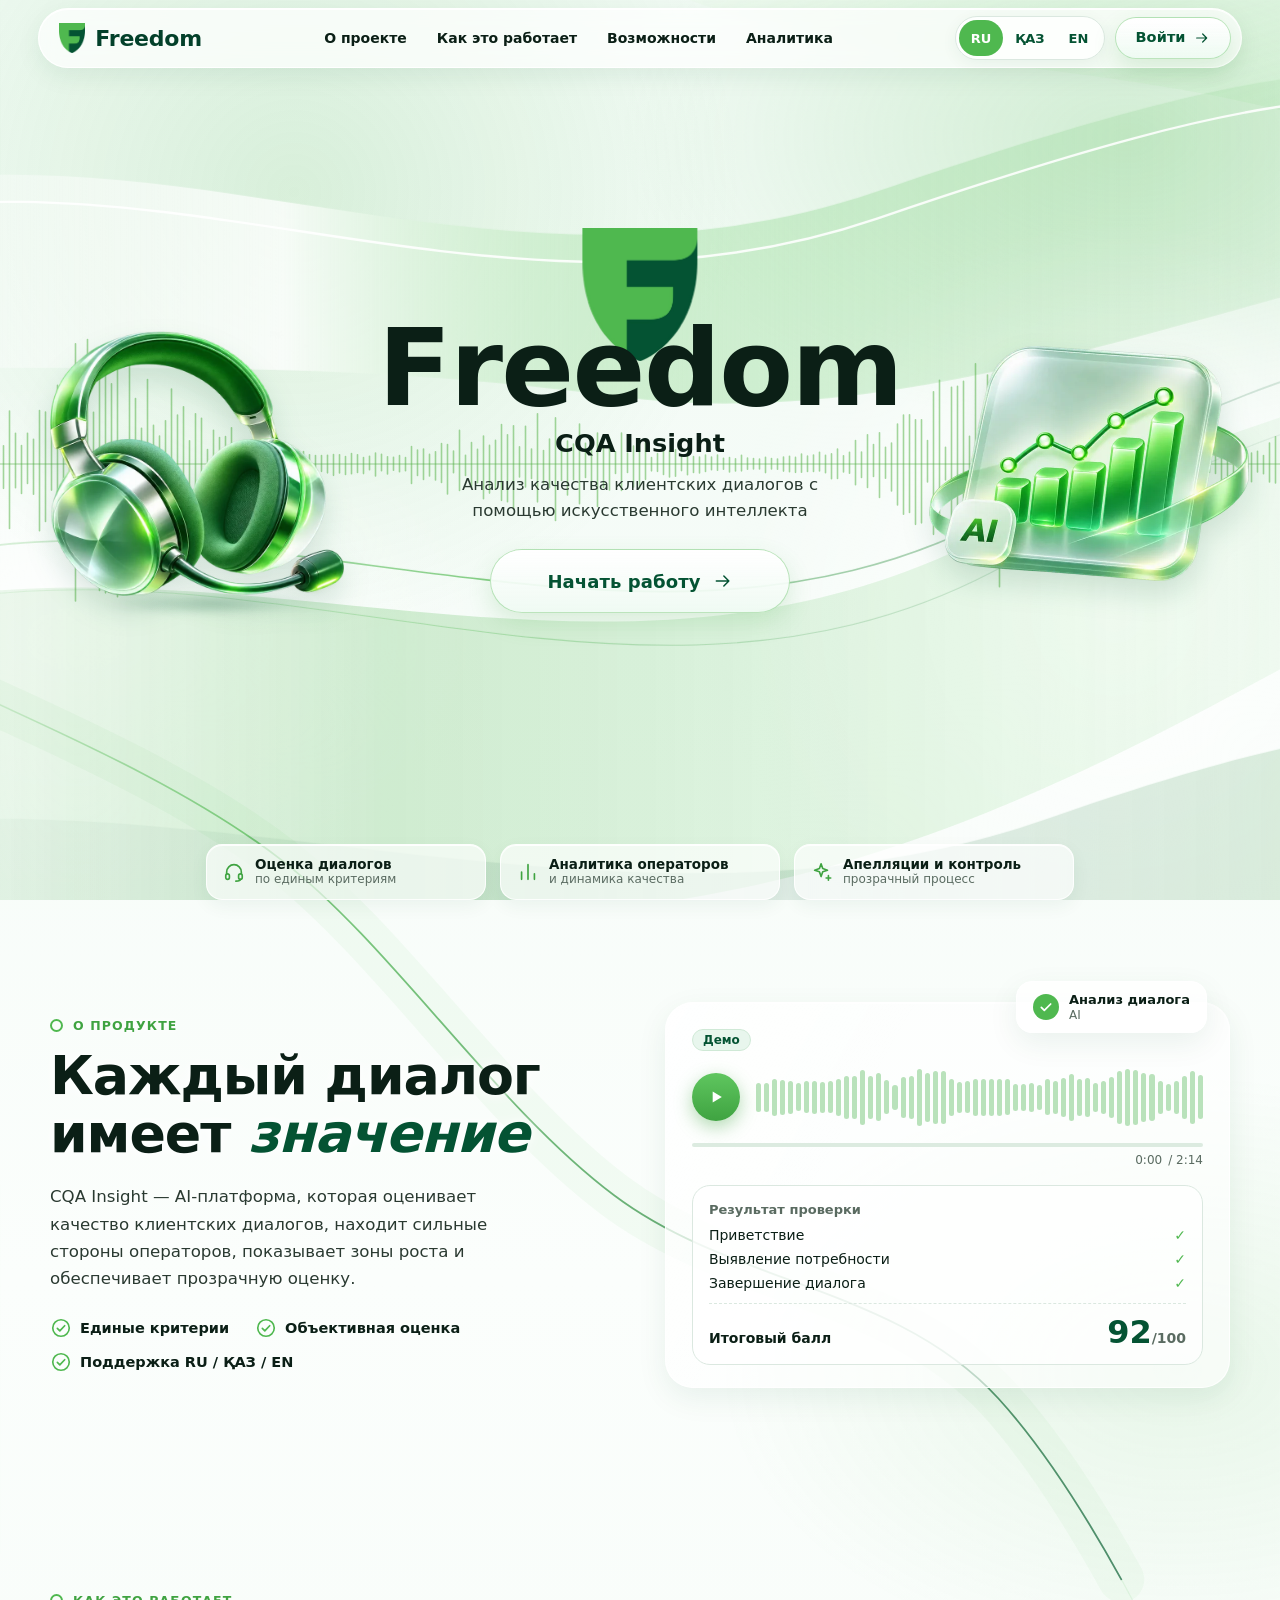
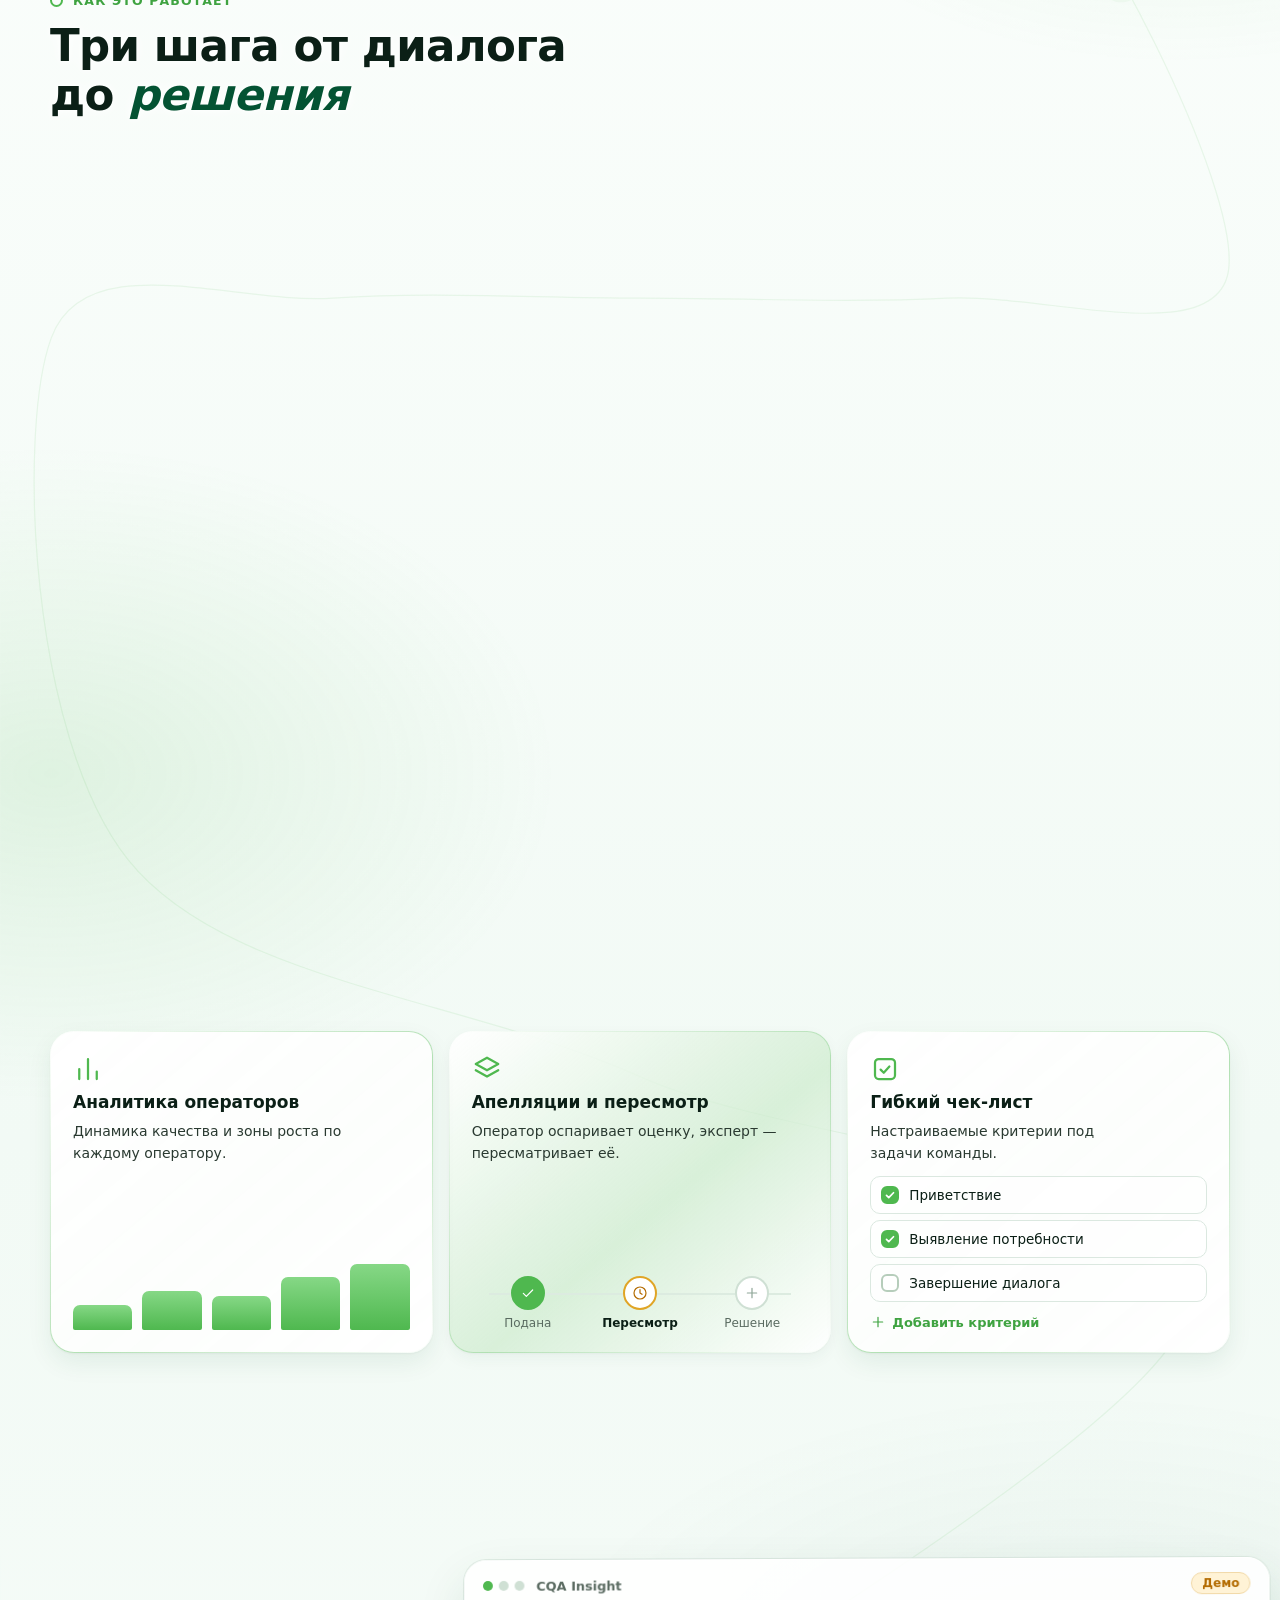
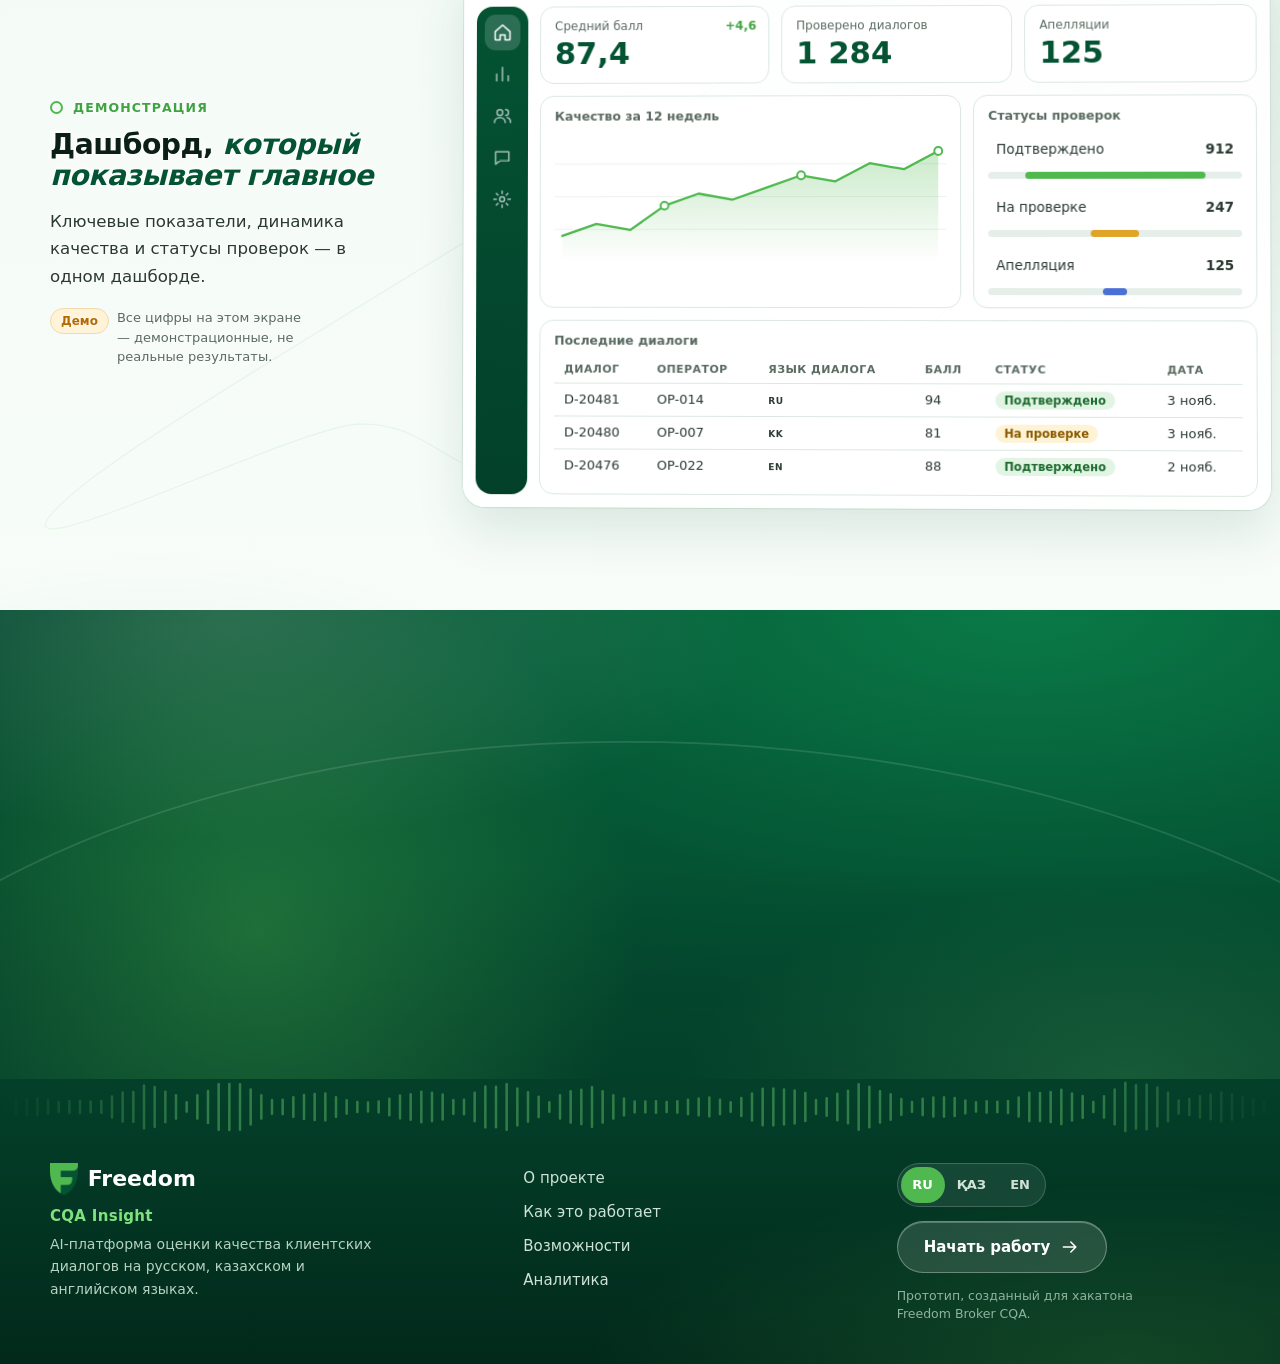
==== commit 3a92e7c8: "Workspace stage 2: Conversations list and detail with evidence navigation - Data layer: api.js with " ====
--- a/index.html
+++ b/index.html
@@ -43,6 +43,11 @@
       <symbol id="i-logout" viewBox="0 0 24 24"><path d="M10 4H5a1 1 0 0 0-1 1v14a1 1 0 0 0 1 1h5"/><path d="M15 8l4 4-4 4M19 12H9"/></symbol>
       <symbol id="i-chevrons-left" viewBox="0 0 24 24"><path d="M12 7l-5 5 5 5M18 7l-5 5 5 5"/></symbol>
       <symbol id="i-refresh" viewBox="0 0 24 24"><path d="M20 11a8 8 0 0 0-14.5-4.5L4 8M4 4v4h4M4 13a8 8 0 0 0 14.5 4.5L20 16M20 20v-4h-4"/></symbol>
+      <symbol id="i-chevron-left" viewBox="0 0 24 24"><path d="M14.5 6l-6 6 6 6"/></symbol>
+      <symbol id="i-chevron-right" viewBox="0 0 24 24"><path d="M9.5 6l6 6-6 6"/></symbol>
+      <symbol id="i-arrow-left" viewBox="0 0 24 24"><path d="M19 12H5M11 6l-6 6 6 6"/></symbol>
+      <symbol id="i-trash" viewBox="0 0 24 24"><path d="M4 7h16M10 11v6M14 11v6M6 7l1 12h10l1-12M9 7V4h6v3"/></symbol>
+      <symbol id="i-upload" viewBox="0 0 24 24"><path d="M12 16V4M7 9l5-5 5 5M4 20h16"/></symbol>
       <symbol id="i-alert" viewBox="0 0 24 24"><path d="M12 3.5l9.5 16.5h-19z"/><path d="M12 10v4.5M12 17.5v.01"/></symbol>
       <symbol id="i-inbox" viewBox="0 0 24 24"><path d="M3 13l3-8h12l3 8v6a1 1 0 0 1-1 1H4a1 1 0 0 1-1-1z"/><path d="M3 13h5l1 3h6l1-3h5"/></symbol>
       <symbol id="i-file" viewBox="0 0 24 24"><path d="M6 3h8l5 5v13H6z"/><path d="M14 3v5h5"/></symbol>
@@ -451,7 +456,7 @@
           <svg class="ico" aria-hidden="true"><use href="#i-home"/></svg><span class="ws-nav__t" data-i18n="ws.nav.overview"></span>
         </a>
         <a class="ws-nav__link" href="#/dashboard/conversations" data-section="conversations" data-i18n-attr="title:ws.nav.conversations">
-          <svg class="ico" aria-hidden="true"><use href="#i-chat"/></svg><span class="ws-nav__t" data-i18n="ws.nav.conversations"></span><em class="ws-soon" data-i18n="ws.nav.soon"></em>
+          <svg class="ico" aria-hidden="true"><use href="#i-chat"/></svg><span class="ws-nav__t" data-i18n="ws.nav.conversations"></span>
         </a>
         <a class="ws-nav__link" href="#/dashboard/evaluations" data-section="evaluations" data-i18n-attr="title:ws.nav.evaluations">
           <svg class="ico" aria-hidden="true"><use href="#i-check-square"/></svg><span class="ws-nav__t" data-i18n="ws.nav.evaluations"></span><em class="ws-soon" data-i18n="ws.nav.soon"></em>
@@ -468,7 +473,8 @@
         </nav>
         <button class="ws-collapse" type="button" id="ws-collapse" aria-expanded="true"><svg class="ico" aria-hidden="true"><use href="#i-chevrons-left"/></svg><span id="ws-collapse-t"></span></button>
       </aside>
-      <div class="ws-scrim" id="ws-scrim" hidden></div>
+      <div class="toasts" id="ws-toasts" aria-live="polite"></div>
+  <div class="ws-scrim" id="ws-scrim" hidden></div>
       <div class="ws-body">
         <header class="ws-top">
           <button class="iconbtn ws-burger" type="button" id="ws-burger" aria-expanded="false" aria-controls="ws-side" data-i18n-attr="aria-label:ws.side.open"><svg class="ico" aria-hidden="true"><use href="#i-menu"/></svg></button>
--- a/css/workspace.css
+++ b/css/workspace.css
@@ -212,3 +212,182 @@
   .wk-kpi__value { font-size: 30px; }
 }
 @media (prefers-reduced-motion: reduce) { .ws * { transition: none !important; } }
+
+/* =========================================================
+   Этап 2–3: общие компоненты (таблица, поиск, фильтры, модалки, Toast, карточки критериев), Диалоги.
+   ========================================================= */
+.sr-only { position: absolute; width: 1px; height: 1px; overflow: hidden; clip-path: inset(50%); white-space: nowrap; }
+.ws .btn { min-height: 42px; }
+.ws .btn--sm { min-height: 34px; padding: 4px 14px; font-size: 13px; }
+.ws .btn:disabled { opacity: .55; cursor: not-allowed; transform: none; box-shadow: none; filter: none; }
+.btn--danger { background: linear-gradient(180deg, #e0675d, var(--c-error)); color: #fff; }
+.ws :is(select, textarea, summary, [data-evidence], [role="tab"], .dt__sort):focus-visible { outline: 3px solid var(--c-green-dark); outline-offset: 2px; }
+
+/* ---------- список: тулбар, поиск, фильтры ---------- */
+.lp__bar { display: flex; align-items: flex-end; flex-wrap: wrap; gap: 12px; margin-bottom: 16px; }
+.lp__extra { margin-left: auto; display: flex; gap: 10px; flex-wrap: wrap; }
+.search { position: relative; flex: 1 1 280px; max-width: 420px; align-self: flex-end; }
+.search .ico { position: absolute; left: 12px; top: 50%; translate: 0 -50%; width: 18px; height: 18px; color: var(--c-muted); pointer-events: none; }
+.search input { width: 100%; min-height: 42px; padding: 0 14px 0 38px; border: 1px solid var(--c-line); border-radius: 999px; background: #fff; font: 500 14px var(--font-sans); color: var(--c-ink); }
+.search input::placeholder { color: #7d8e84; }
+.search input:focus-visible { outline: 3px solid var(--c-green-dark); outline-offset: 2px; }
+.fsel { display: grid; gap: 4px; font-size: 12px; font-weight: 700; color: var(--c-muted); }
+.fsel--inline { display: inline-flex; align-items: center; gap: 8px; }
+.fsel select, .field select, .field input, .field textarea { min-height: 42px; padding: 0 12px; border: 1px solid var(--c-line); border-radius: 12px; background: #fff; font: 500 14px var(--font-sans); color: var(--c-ink); max-width: 100%; }
+.field textarea { padding: 10px 12px; min-height: 96px; resize: vertical; width: 100%; }
+.field { display: grid; gap: 6px; margin-top: 14px; font-size: 13px; font-weight: 700; color: var(--c-text); }
+.field input[type="file"] { padding: 8px 10px; min-height: 0; }
+.field input[type="number"] { width: 110px; }
+.form-hint { margin: 6px 0 0; font-size: 12.5px; color: var(--c-muted); }
+.form-error { margin: 10px 0 0; padding: 8px 12px; border-radius: 10px; background: #fde8e6; color: var(--c-error); font-size: 13px; font-weight: 600; }
+.form-error[hidden] { display: none; }
+.form-ok { margin: 10px 0 0; padding: 8px 12px; border-radius: 10px; background: var(--c-ok-bg); color: #1c7a3a; font-size: 13px; font-weight: 600; }
+.form-errs { margin: 6px 0 0; padding-left: 18px; font-size: 12.5px; color: var(--c-error); }
+.code { margin: 10px 0 0; padding: 12px; border-radius: 12px; background: #0f2a1e; color: #cfeedd; font: 12px/1.5 ui-monospace, Consolas, monospace; overflow: auto; max-height: 180px; white-space: pre; }
+
+/* ---------- таблица ---------- */
+.dt-wrap { background: #fff; border: 1px solid var(--c-line); border-radius: var(--r-md); box-shadow: var(--sh-1); overflow-x: auto; }
+.dt { width: 100%; border-collapse: collapse; font-size: 13.5px; }
+.dt th { position: sticky; top: 0; padding: 10px 14px; text-align: left; font-size: 12px; font-weight: 800; letter-spacing: .02em; color: var(--c-muted); background: #f3f9f5; border-bottom: 1px solid var(--c-line); white-space: nowrap; }
+.dt td { padding: 10px 14px; border-bottom: 1px solid #eef4f0; vertical-align: middle; }
+.dt tbody tr { transition: background-color .15s; }
+.dt tbody tr[data-href] { cursor: pointer; }
+.dt tbody tr:hover { background: #f1f8f4; }
+.dt tbody tr:last-child td { border-bottom: 0; }
+.dt__sort { appearance: none; border: 0; background: transparent; padding: 0; font: inherit; color: inherit; cursor: pointer; display: inline-flex; align-items: center; gap: 6px; border-radius: 6px; }
+.dt__sort i { font-style: normal; font-size: 10px; opacity: .55; }
+.dt__sort.is-on { color: var(--c-green-dark); } .dt__sort.is-on i { opacity: 1; }
+.dt .num { text-align: right; font-variant-numeric: tabular-nums; }
+.dt a { color: var(--c-ink); font-weight: 700; text-decoration: none; }
+.dt a:hover { color: var(--c-green-dark); text-decoration: underline; }
+.chan { display: inline-flex; align-items: center; gap: 6px; white-space: nowrap; }
+.chan .ico { width: 16px; height: 16px; color: var(--c-green-600); }
+.sind { display: inline-flex; align-items: center; gap: 8px; }
+.sind__bar { display: block; width: 54px; height: 6px; border-radius: 999px; background: #e9f1ec; overflow: hidden; }
+.sind__fill { display: block; height: 100%; border-radius: 999px; background: var(--c-green); }
+.sind__fill--low { background: #e0675d; } .sind__fill--mid { background: #e3b04b; } .sind__fill--good { background: #7fcf7f; } .sind__fill--top { background: var(--c-green-600); }
+.chip--gross { gap: 4px; background: #fde8e6; color: var(--c-error); } .chip--gross .ico { width: 14px; height: 14px; }
+.chip--evaluating, .chip--ev-running { background: var(--c-info-bg); color: var(--c-info); }
+.chip--failed, .chip--ev-failed { background: #fde8e6; color: var(--c-error); }
+.chip--ev-done { background: var(--c-ok-bg); color: #1c7a3a; }
+.chip--ap-approved { background: var(--c-ok-bg); color: #1c7a3a; }
+.chip--na { background: #eef3f0; color: var(--c-muted); }
+.pill { display: inline-flex; align-items: center; padding: 2px 9px; border-radius: 999px; background: #eef3f0; color: var(--c-text); font-size: 11.5px; font-weight: 700; white-space: nowrap; }
+.pill--type { background: var(--c-info-bg); color: var(--c-info); }
+
+.pager { display: flex; align-items: center; justify-content: space-between; gap: 12px; flex-wrap: wrap; margin-top: 14px; font-size: 13px; color: var(--c-muted); }
+.pager__ctl { display: inline-flex; align-items: center; gap: 10px; }
+.pager__cur { font-weight: 700; color: var(--c-ink); }
+.pager .iconbtn .ico { width: 18px; height: 18px; }
+.skel--table { height: 420px; }
+.state--empty .btn { margin-top: 6px; }
+.state__detail { font-size: 12.5px; color: var(--c-muted); font-family: ui-monospace, Consolas, monospace; overflow-wrap: anywhere; }
+.state--run { border-style: solid; border-color: #b9dcc5; }
+.spin { width: 28px; height: 28px; border-radius: 50%; border: 3px solid #cfe7d6; border-top-color: var(--c-green-600); animation: wkspin .9s linear infinite; }
+@keyframes wkspin { to { rotate: 360deg; } }
+.banner--warn { margin: 0 0 12px; }
+
+/* ---------- модальные окна и Toast ---------- */
+.modal-back { position: fixed; inset: 0; z-index: 200; display: grid; place-items: center; padding: 16px; background: rgba(3, 64, 42, .45); }
+.modal { width: min(520px, 100%); max-height: calc(100dvh - 32px); display: flex; flex-direction: column; background: #fff; border-radius: var(--r-md); box-shadow: var(--sh-3); border: 1px solid var(--c-line); animation: wkpop .18s var(--ease); }
+.modal--wide { width: min(720px, 100%); }
+@keyframes wkpop { from { opacity: 0; translate: 0 8px; } }
+.modal__head { display: flex; align-items: center; justify-content: space-between; gap: 12px; padding: 16px 20px; border-bottom: 1px solid var(--c-line); }
+.modal__head h2 { margin: 0; font-size: 18px; color: var(--c-ink); }
+.modal__body { padding: 8px 20px 20px; overflow-y: auto; }
+.modal__text { margin: 12px 0 0; font-size: 14px; color: var(--c-text); }
+.modal__foot { display: flex; justify-content: flex-end; flex-wrap: wrap; gap: 10px; padding: 14px 20px; border-top: 1px solid var(--c-line); }
+.toasts { position: fixed; right: 16px; bottom: 16px; z-index: 300; display: grid; gap: 8px; width: min(380px, calc(100vw - 32px)); pointer-events: none; }
+.toast { pointer-events: auto; display: flex; align-items: center; gap: 10px; padding: 12px 14px; border-radius: 12px; background: #0f2a1e; color: #fff; font-size: 13.5px; font-weight: 600; box-shadow: var(--sh-2); animation: wkpop .18s var(--ease); }
+.toast--error { background: #7a1f19; }
+.toast .ico { flex: none; width: 18px; height: 18px; }
+.toast span { flex: 1; min-width: 0; overflow-wrap: anywhere; }
+.toast__x { appearance: none; border: 0; background: transparent; color: inherit; cursor: pointer; padding: 4px; border-radius: 6px; display: grid; }
+.toast__x .ico { width: 14px; height: 14px; }
+
+/* ---------- карточка критерия, evidence ---------- */
+.crit-list { display: grid; gap: 12px; margin-top: 14px; }
+.crit { padding: 14px 16px; background: #fff; border: 1px solid var(--c-line); border-radius: 14px; display: grid; gap: 8px; }
+.crit--gross { border-color: #efb4ae; background: #fffafa; }
+.crit--na { background: #f8faf9; }
+.crit__head { display: flex; justify-content: space-between; align-items: flex-start; gap: 10px; flex-wrap: wrap; }
+.crit__head h4 { margin: 0; font-size: 14.5px; color: var(--c-ink); }
+.crit__pills { display: inline-flex; gap: 6px; flex-wrap: wrap; }
+.crit__desc { margin: 0; font-size: 12.5px; color: var(--c-muted); }
+.crit__res { display: flex; gap: 8px 18px; flex-wrap: wrap; font-size: 13px; color: var(--c-text); }
+.crit__res b { color: var(--c-ink); }
+.crit__exp, .crit__na, .crit__noev { margin: 0; font-size: 13px; color: var(--c-text); }
+.crit__noev { color: var(--c-warn); font-weight: 600; }
+.crit__rev { margin: 0; display: flex; align-items: center; gap: 6px; font-size: 12.5px; font-weight: 700; color: #1c7a3a; } .crit__rev .ico { width: 16px; height: 16px; }
+.crit__evid { margin: 0; padding: 0; list-style: none; display: grid; gap: 6px; }
+.crit__foot { display: flex; justify-content: flex-end; }
+.evid { display: flex; align-items: flex-start; gap: 8px; padding: 8px 10px; border-radius: 10px; background: var(--c-mint); color: var(--c-green-deep); text-decoration: none; font-size: 12.5px; transition: background-color .15s, transform .15s; }
+.evid:hover { background: #d6efdf; transform: translateX(2px); }
+.evid .ico { flex: none; width: 15px; height: 15px; margin-top: 2px; }
+.evid__id { flex: none; font-weight: 800; font-variant-numeric: tabular-nums; }
+.evid__q { min-width: 0; font-style: italic; overflow-wrap: anywhere; }
+
+/* ---------- Диалог: карточка ---------- */
+.back { display: inline-flex; align-items: center; gap: 6px; margin-bottom: 12px; font-size: 13.5px; font-weight: 700; color: var(--c-green-dark); text-decoration: none; border-radius: 8px; }
+.back .ico { width: 16px; height: 16px; }
+.cd__head { display: flex; flex-wrap: wrap; align-items: center; justify-content: space-between; gap: 12px 24px; margin-bottom: 16px; padding: 16px 20px; background: #fff; border: 1px solid var(--c-line); border-radius: var(--r-md); box-shadow: var(--sh-1); }
+.cd__id { display: flex; align-items: center; gap: 10px; flex-wrap: wrap; }
+.cd__id h2 { margin: 0; font-size: 20px; color: var(--c-ink); font-variant-numeric: tabular-nums; }
+.cd__meta { display: flex; flex-wrap: wrap; gap: 8px 28px; margin: 0; }
+.cd__meta div { display: grid; gap: 2px; }
+.cd__meta dt { font-size: 11.5px; font-weight: 700; color: var(--c-muted); }
+.cd__meta dd { margin: 0; display: flex; align-items: center; gap: 6px; flex-wrap: wrap; font-size: 13.5px; font-weight: 600; color: var(--c-ink); }
+.cd__grid { display: grid; gap: 16px; grid-template-columns: minmax(0, 1.1fr) minmax(0, 1fr); align-items: start; }
+.cd__tr, .cd__ev { min-width: 0; padding: 18px; background: #fff; border: 1px solid var(--c-line); border-radius: var(--r-md); box-shadow: var(--sh-1); }
+.cd__ev { position: sticky; top: 84px; max-height: calc(100dvh - 100px); overflow-y: auto; }
+.pane__head { display: flex; align-items: center; justify-content: space-between; gap: 10px; flex-wrap: wrap; margin-bottom: 12px; }
+.pane__head h3 { margin: 0; display: flex; align-items: center; gap: 8px; font-size: 16px; color: var(--c-ink); }
+.pane__head h3 .ico { color: var(--c-green-600); }
+.tabs { display: none; gap: 4px; margin-bottom: 12px; padding: 3px; background: #fff; border: 1px solid var(--c-line); border-radius: 999px; }
+.tabs button { flex: 1; appearance: none; border: 0; background: transparent; min-height: 40px; border-radius: 999px; font: 700 13.5px var(--font-sans); color: var(--c-green-dark); cursor: pointer; }
+.tabs button[aria-selected="true"] { background: var(--c-green); color: #fff; }
+.tr { margin: 0; padding: 0; list-style: none; display: grid; gap: 8px; }
+.msg { max-width: 88%; padding: 10px 14px; border-radius: 14px; background: #f3f8f5; border: 1px solid transparent; scroll-margin: 120px; }
+.msg--client { justify-self: start; border-bottom-left-radius: 4px; }
+.msg--operator { justify-self: end; background: var(--c-mint); border-bottom-right-radius: 4px; }
+.msg--bot { justify-self: end; background: var(--c-info-bg); border-bottom-right-radius: 4px; }
+.msg--system { justify-self: center; max-width: 96%; background: #fff; border: 1px dashed #c7dccf; text-align: center; }
+.msg__meta { display: flex; gap: 8px; align-items: baseline; flex-wrap: wrap; font-size: 11.5px; color: var(--c-muted); }
+.msg__role { font-weight: 800; color: var(--c-green-dark); } .msg--bot .msg__role { color: var(--c-info); }
+.msg__id { margin-left: auto; font-variant-numeric: tabular-nums; }
+.msg__text { margin: 4px 0 0; font-size: 14px; line-height: 1.5; color: var(--c-ink); white-space: pre-wrap; overflow-wrap: anywhere; }
+.msg.is-hl { animation: wkhl 3.6s var(--ease); }
+@keyframes wkhl { 0%, 35% { background: #fff0b8; border-color: #e3b04b; box-shadow: 0 0 0 4px rgba(227, 176, 75, .35); } 100% { box-shadow: 0 0 0 0 rgba(227, 176, 75, 0); } }
+.audio-box { margin: 0 0 12px; } .audio-box figcaption { font-size: 12.5px; font-weight: 700; color: var(--c-muted); margin-bottom: 4px; } .audio-box audio { width: 100%; }
+.audio-none { display: flex; align-items: center; gap: 8px; margin: 0 0 12px; padding: 8px 12px; border-radius: 10px; background: #f3f8f5; color: var(--c-muted); font-size: 12.5px; } .audio-none .ico { width: 16px; height: 16px; flex: none; }
+.evp__run { display: flex; align-items: center; flex-wrap: wrap; gap: 10px; padding-bottom: 12px; border-bottom: 1px solid var(--c-line); }
+.evp__total { display: flex; justify-content: space-between; align-items: flex-start; gap: 12px; flex-wrap: wrap; margin-top: 14px; }
+.evp__total > div:first-child { display: grid; gap: 6px; }
+.evp__total .score { font-size: 22px; padding: 4px 12px; }
+.evp__final { font-size: 12.5px; color: var(--c-muted); } .evp__final b { color: var(--c-ink); }
+.evp__flag { display: inline-flex; align-items: center; gap: 6px; padding: 6px 12px; border-radius: 999px; font-size: 12.5px; font-weight: 700; }
+.evp__flag .ico { width: 16px; height: 16px; }
+.evp__flag--ok { background: var(--c-ok-bg); color: #1c7a3a; } .evp__flag--bad { background: #fde8e6; color: var(--c-error); }
+
+@media (max-width: 1100px) {
+  .cd__grid { grid-template-columns: minmax(0, 1fr); }
+  .tabs { display: flex; }
+  .cd[data-tab="transcript"] .cd__ev, .cd[data-tab="evaluation"] .cd__tr { display: none; }
+  .cd__ev { position: static; max-height: none; }
+}
+@media (max-width: 760px) {
+  .lp__bar { align-items: stretch; } .search { max-width: none; flex-basis: 100%; } .fsel { flex: 1 1 140px; } .fsel select { width: 100%; } .lp__extra { margin-left: 0; width: 100%; }
+  .dt-wrap { background: transparent; border: 0; box-shadow: none; overflow: visible; }
+  .dt, .dt tbody, .dt tr, .dt td { display: block; width: 100%; }
+  .dt thead { position: absolute; width: 1px; height: 1px; overflow: hidden; clip-path: inset(50%); }
+  .dt tbody tr { margin-bottom: 10px; padding: 8px 4px; background: #fff; border: 1px solid var(--c-line); border-radius: 14px; box-shadow: var(--sh-1); }
+  .dt td { display: flex; justify-content: space-between; align-items: center; gap: 12px; padding: 6px 12px; border: 0; text-align: right; }
+  .dt td::before { content: attr(data-label); font-size: 12px; font-weight: 700; color: var(--c-muted); text-align: left; }
+  .dt .num { text-align: right; }
+  .msg { max-width: 96%; }
+  .modal-back { align-items: end; padding: 0; } .modal { width: 100%; border-radius: 18px 18px 0 0; max-height: 92dvh; }
+  .toasts { right: 8px; left: 8px; width: auto; bottom: 8px; }
+}
+@media (prefers-reduced-motion: reduce) {
+  .msg.is-hl { animation: none; background: #fff0b8; } .spin { animation-duration: 2.4s; } .modal, .toast { animation: none; }
+}
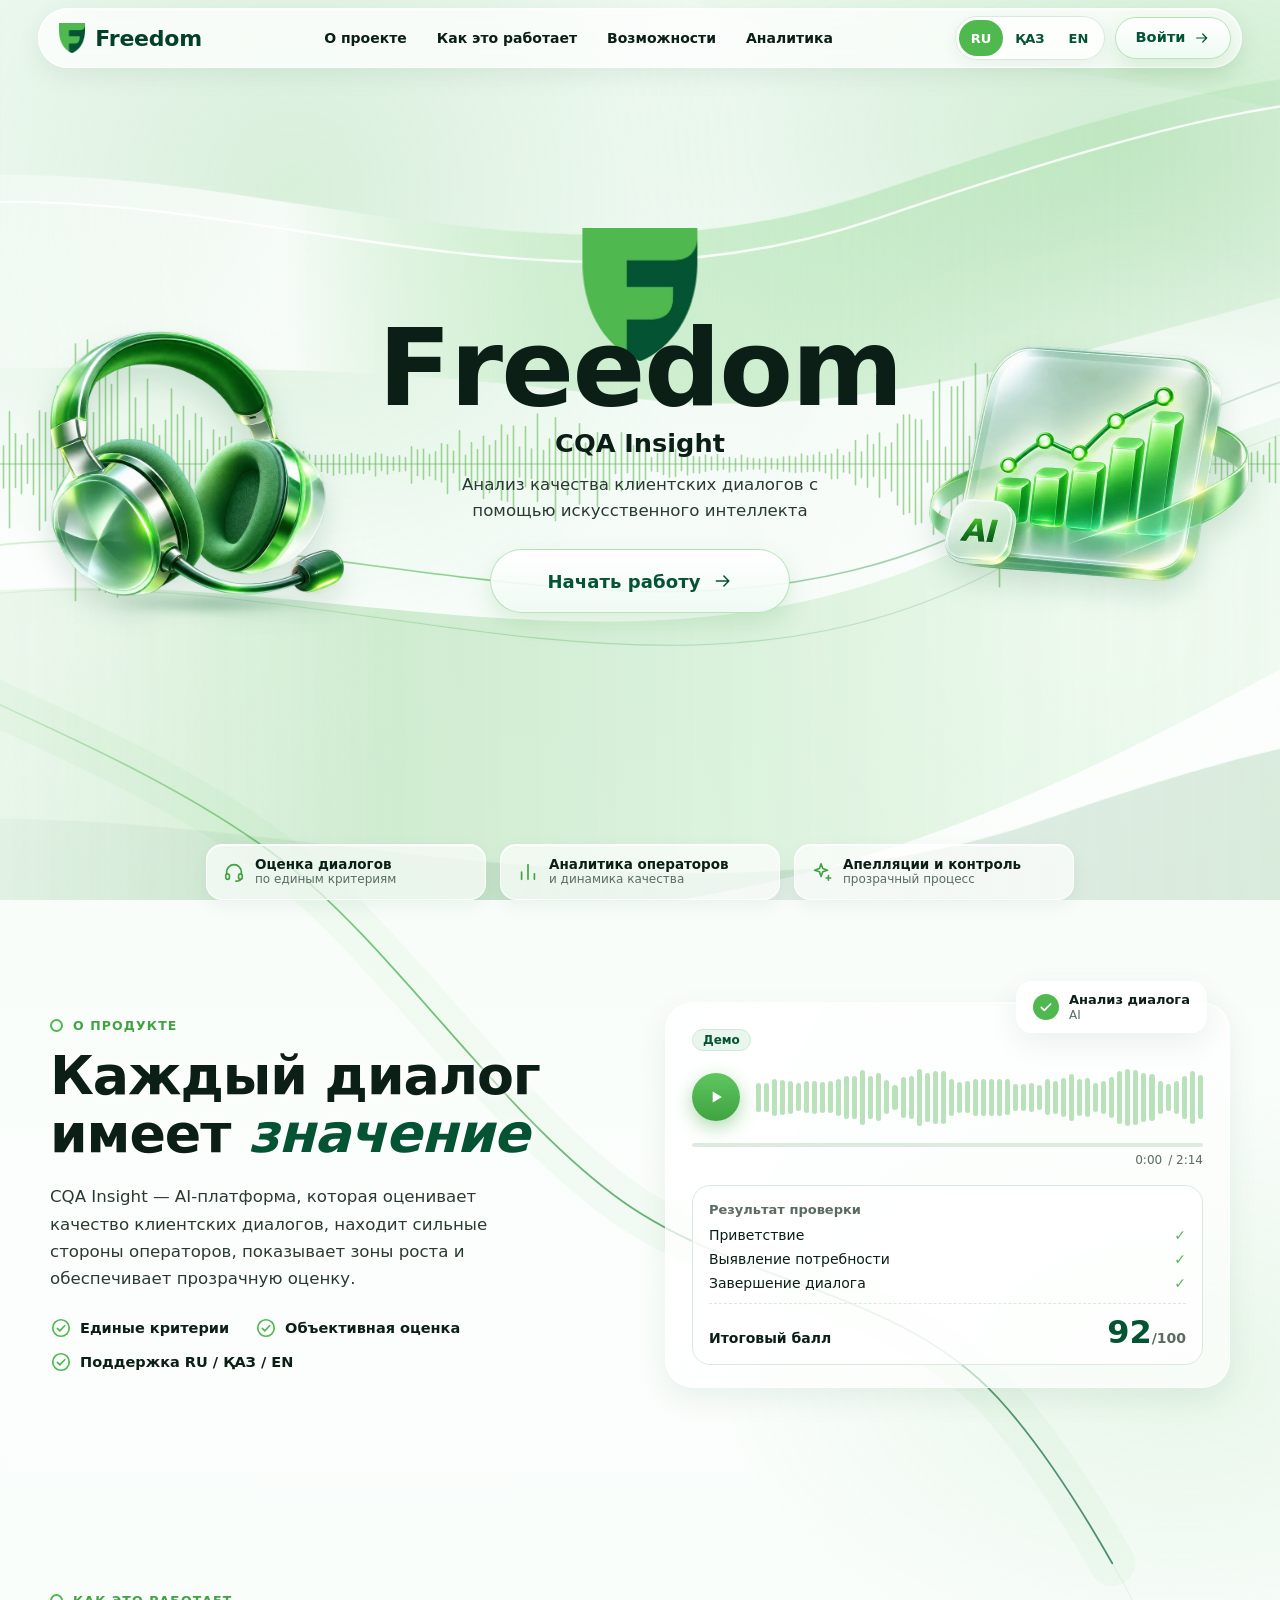
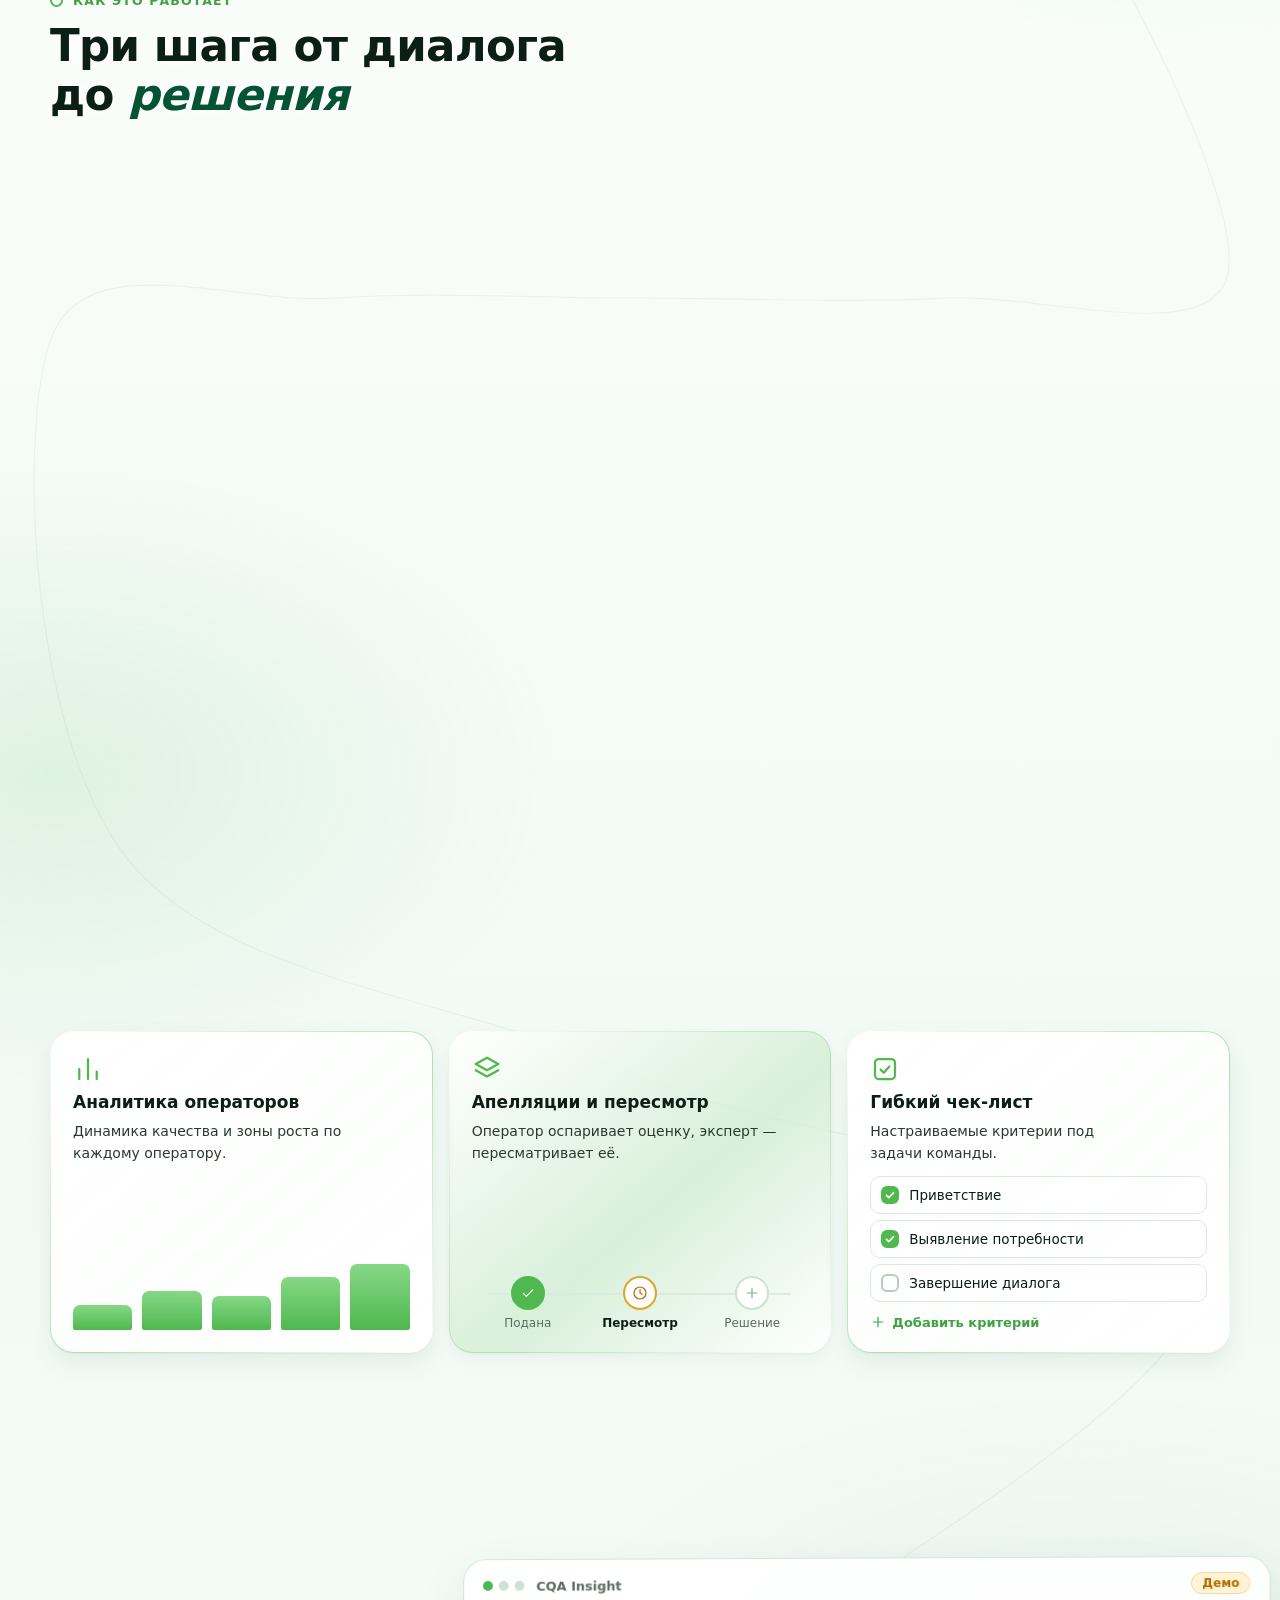
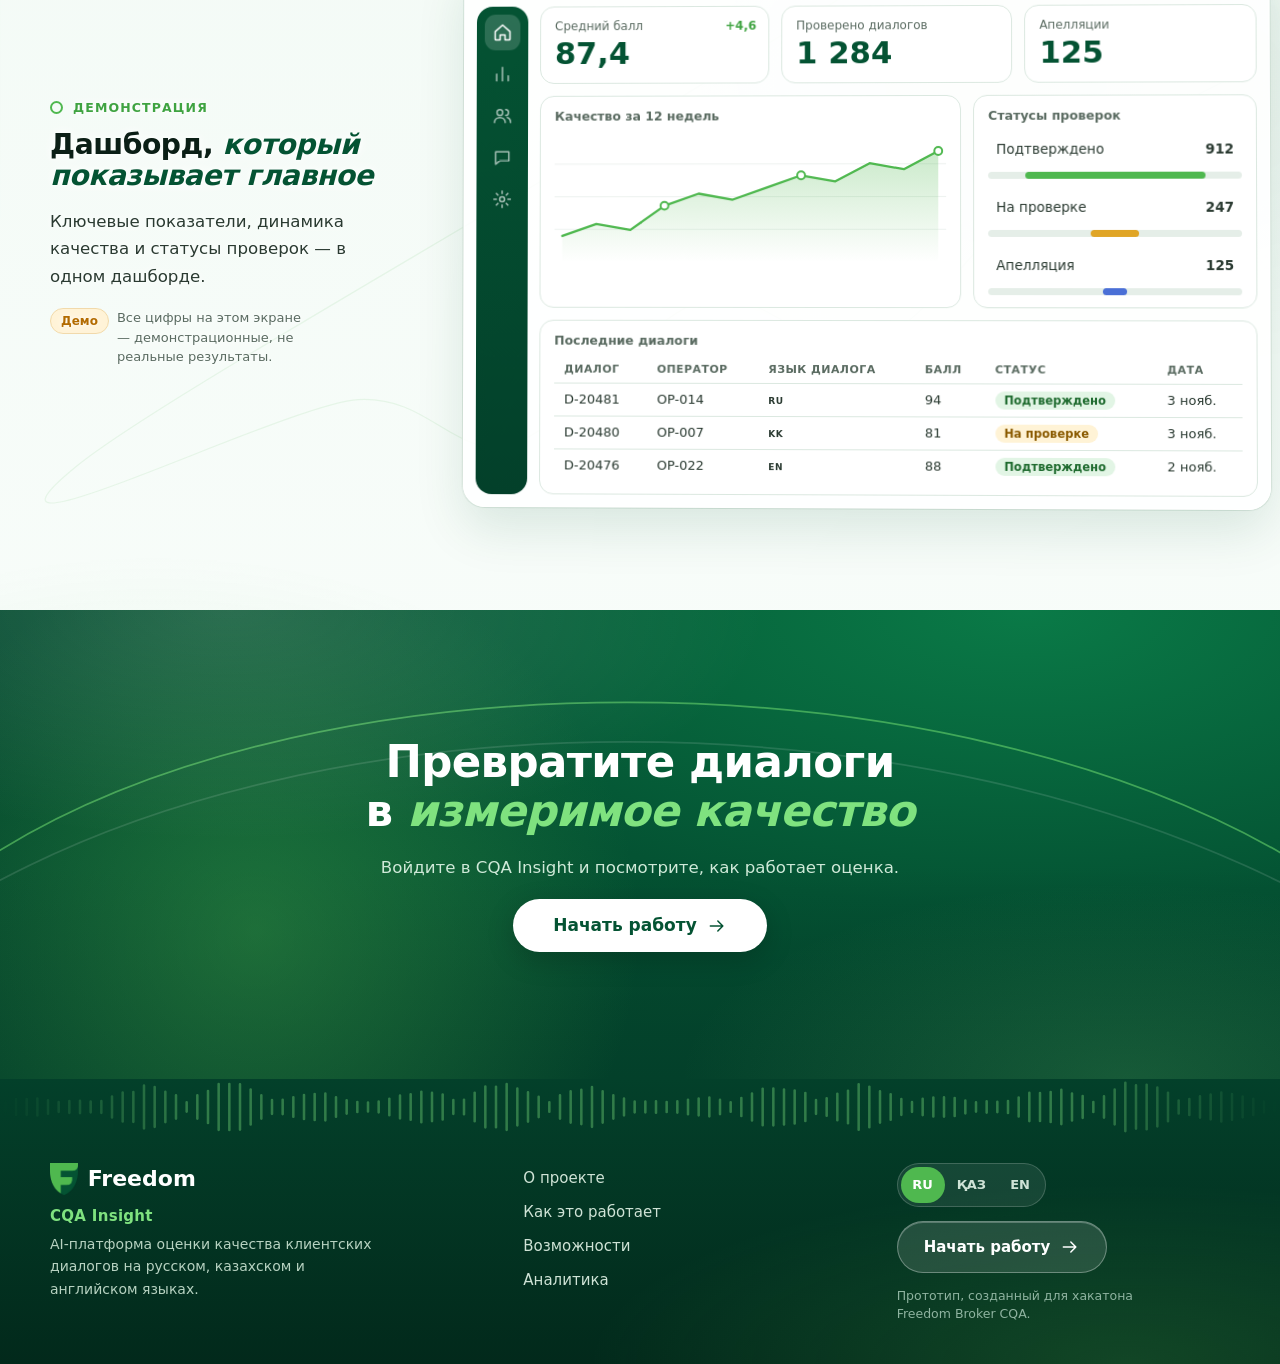
==== commit 94926649: "Workspace stage 2: AI Evaluations list and result page - Evaluations list: search, language/status/s" ====
--- a/index.html
+++ b/index.html
@@ -459,7 +459,7 @@
           <svg class="ico" aria-hidden="true"><use href="#i-chat"/></svg><span class="ws-nav__t" data-i18n="ws.nav.conversations"></span>
         </a>
         <a class="ws-nav__link" href="#/dashboard/evaluations" data-section="evaluations" data-i18n-attr="title:ws.nav.evaluations">
-          <svg class="ico" aria-hidden="true"><use href="#i-check-square"/></svg><span class="ws-nav__t" data-i18n="ws.nav.evaluations"></span><em class="ws-soon" data-i18n="ws.nav.soon"></em>
+          <svg class="ico" aria-hidden="true"><use href="#i-check-square"/></svg><span class="ws-nav__t" data-i18n="ws.nav.evaluations"></span>
         </a>
         <a class="ws-nav__link" href="#/dashboard/operators" data-section="operators" data-i18n-attr="title:ws.nav.operators">
           <svg class="ico" aria-hidden="true"><use href="#i-users"/></svg><span class="ws-nav__t" data-i18n="ws.nav.operators"></span><em class="ws-soon" data-i18n="ws.nav.soon"></em>
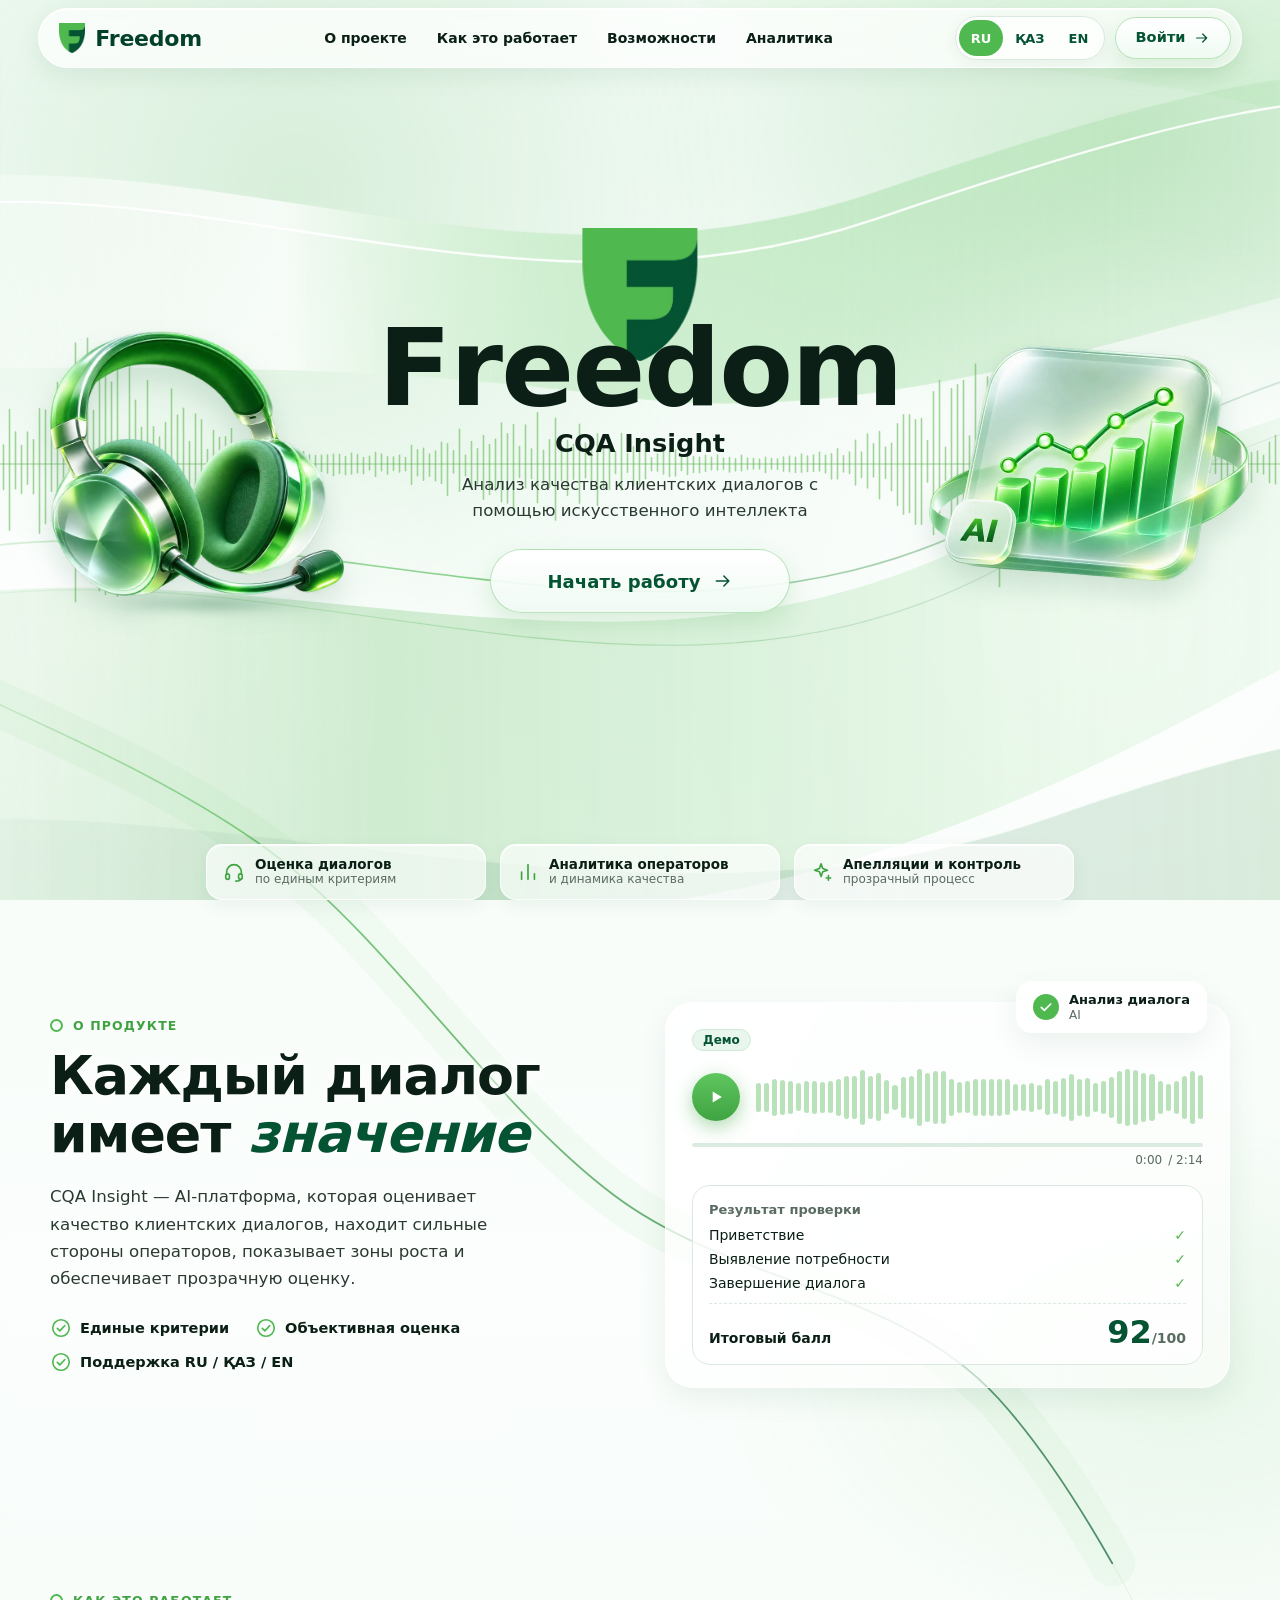
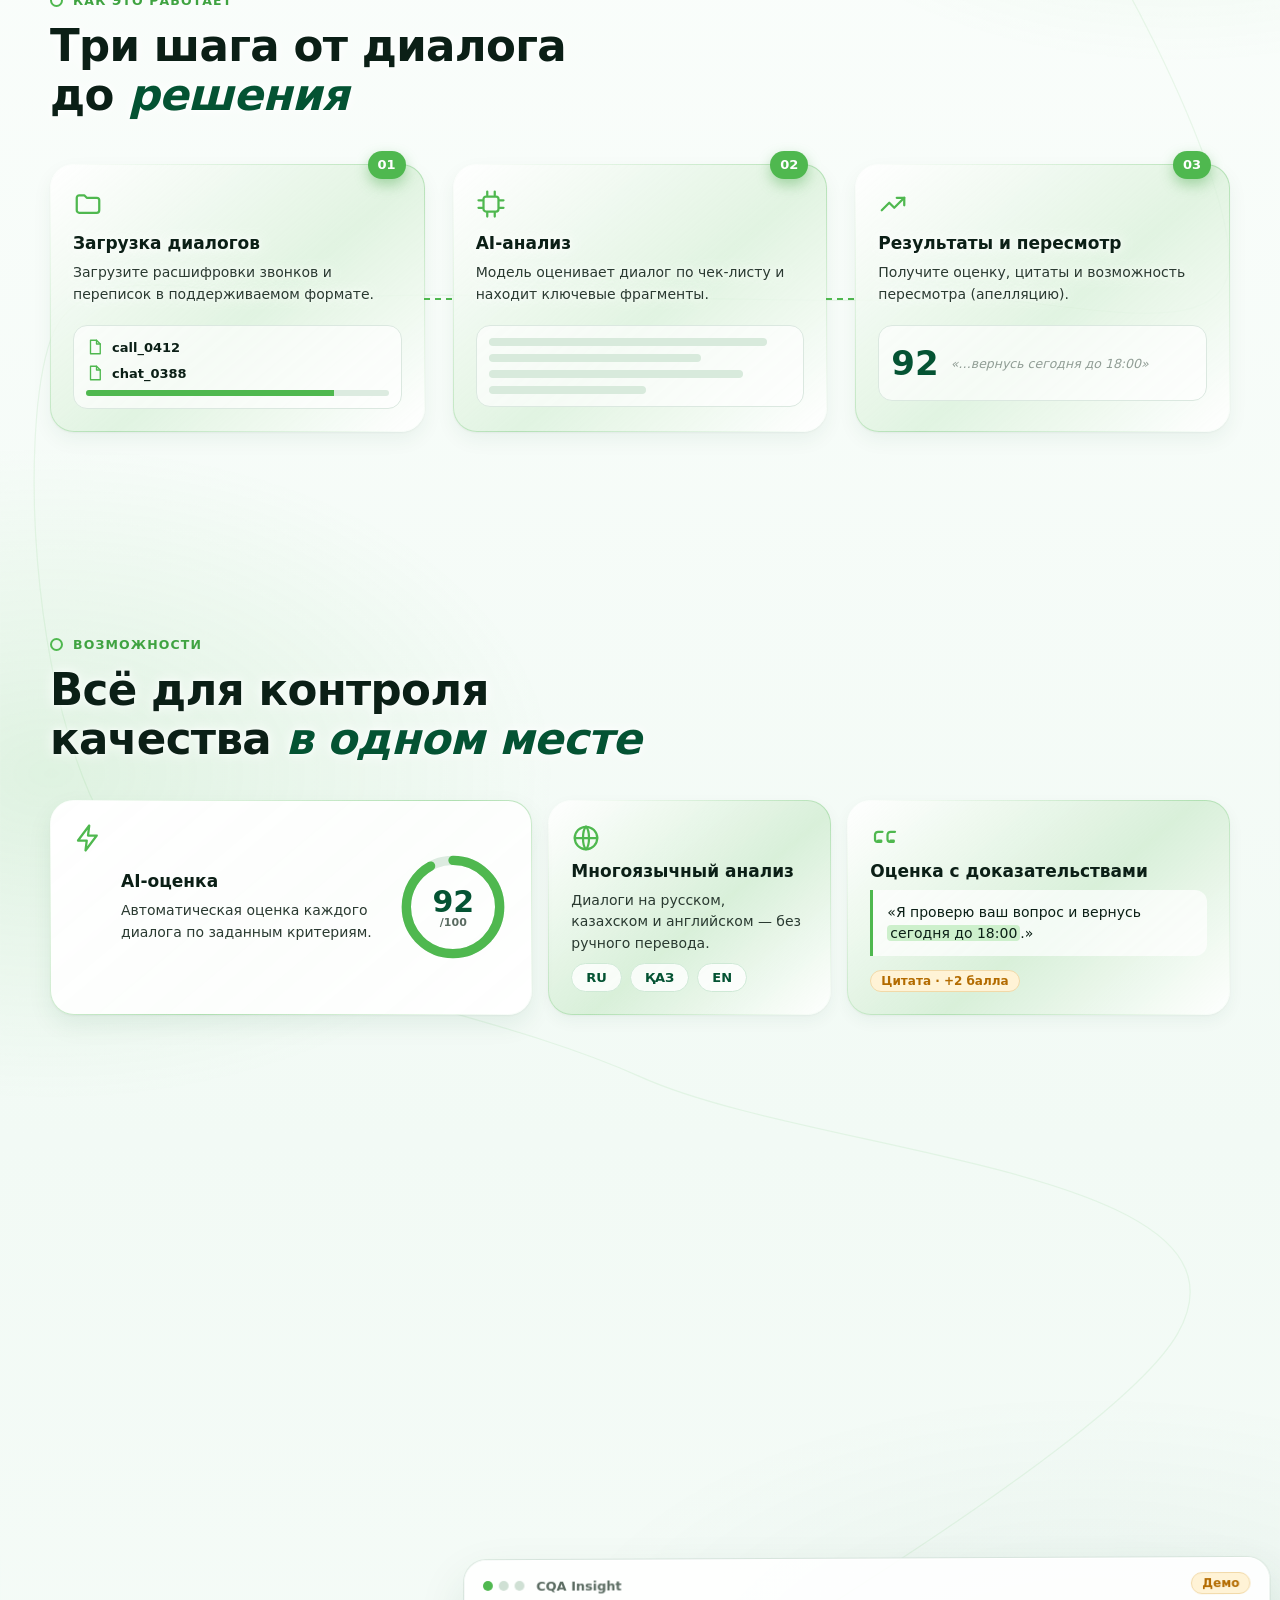
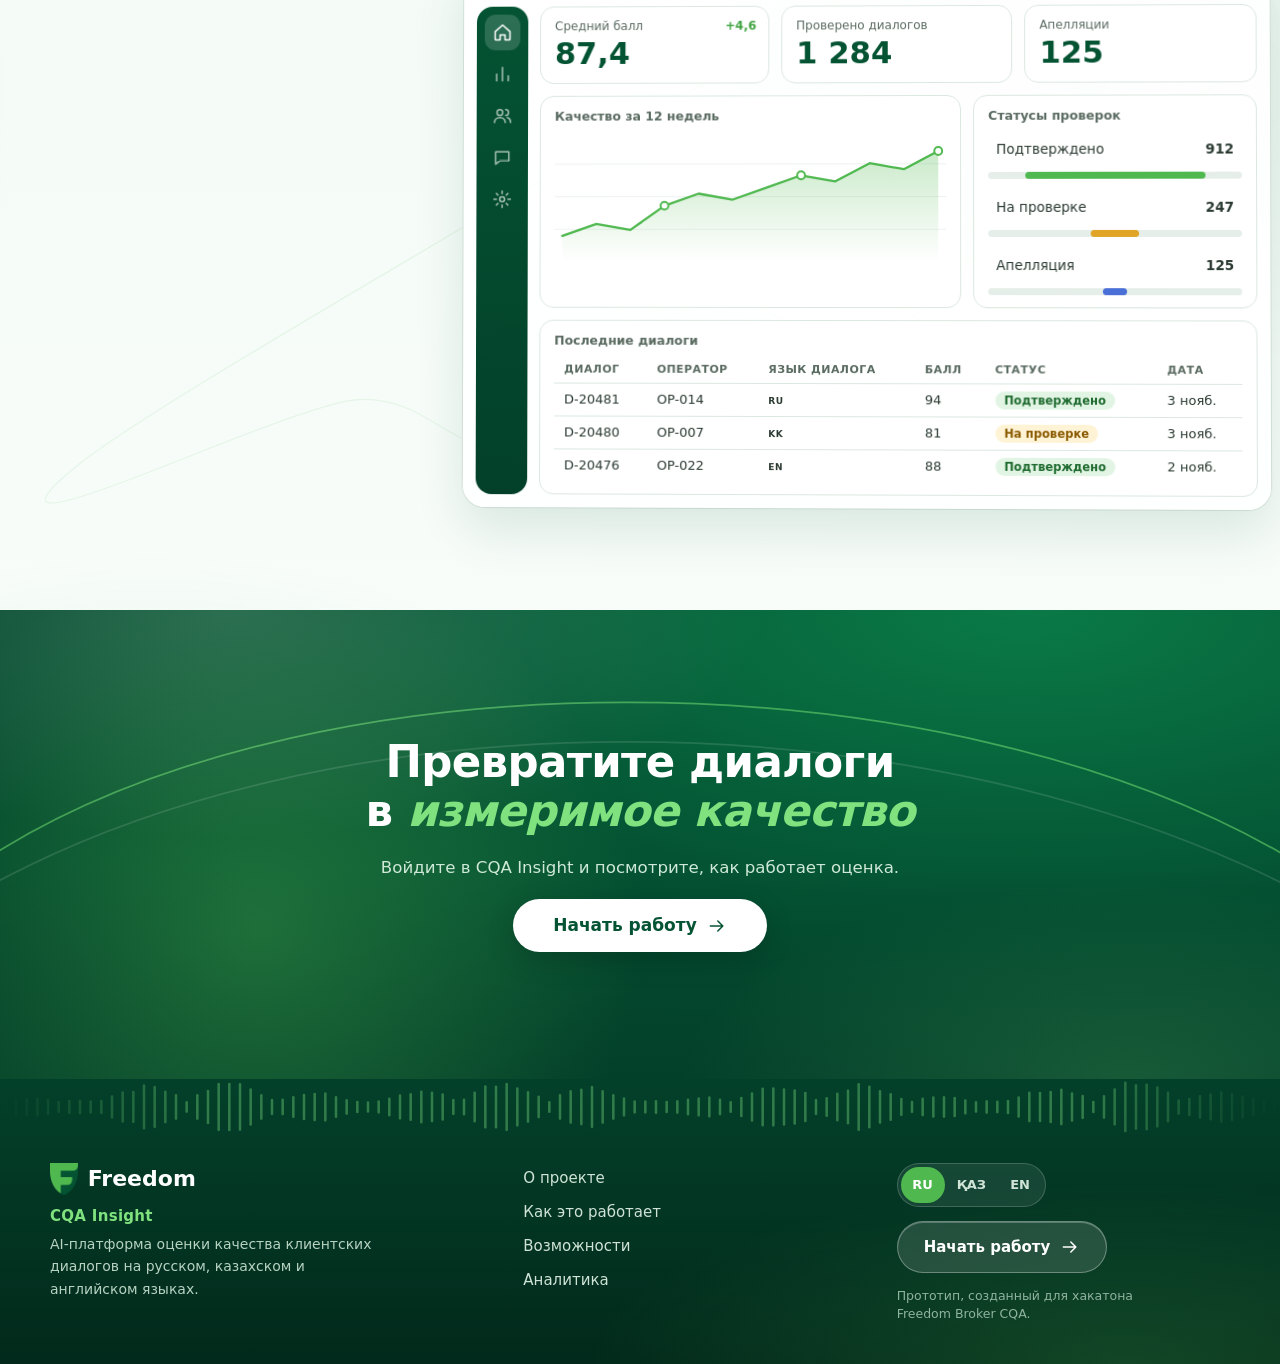
==== commit 3ed78af0: "Workspace stage 3: Operator Intelligence list and profile - Operators list: search, sorting by avera" ====
--- a/index.html
+++ b/index.html
@@ -462,7 +462,7 @@
           <svg class="ico" aria-hidden="true"><use href="#i-check-square"/></svg><span class="ws-nav__t" data-i18n="ws.nav.evaluations"></span>
         </a>
         <a class="ws-nav__link" href="#/dashboard/operators" data-section="operators" data-i18n-attr="title:ws.nav.operators">
-          <svg class="ico" aria-hidden="true"><use href="#i-users"/></svg><span class="ws-nav__t" data-i18n="ws.nav.operators"></span><em class="ws-soon" data-i18n="ws.nav.soon"></em>
+          <svg class="ico" aria-hidden="true"><use href="#i-users"/></svg><span class="ws-nav__t" data-i18n="ws.nav.operators"></span>
         </a>
         <a class="ws-nav__link" href="#/dashboard/appeals" data-section="appeals" data-i18n-attr="title:ws.nav.appeals">
           <svg class="ico" aria-hidden="true"><use href="#i-quote"/></svg><span class="ws-nav__t" data-i18n="ws.nav.appeals"></span><em class="ws-soon" data-i18n="ws.nav.soon"></em>
--- a/css/workspace.css
+++ b/css/workspace.css
@@ -391,3 +391,27 @@
 @media (prefers-reduced-motion: reduce) {
   .msg.is-hl { animation: none; background: #fff0b8; } .spin { animation-duration: 2.4s; } .modal, .toast { animation: none; }
 }
+
+/* ---------- Операторы ---------- */
+.ltags { display: inline-flex; gap: 4px; flex-wrap: wrap; }
+.qual { display: inline-block; padding: 3px 10px; border-radius: 999px; font-size: 12px; font-weight: 700; white-space: nowrap; }
+.qual--high { background: var(--c-ok-bg); color: #1c7a3a; } .qual--mid { background: var(--c-warn-bg); color: var(--c-warn); } .qual--low { background: #fde8e6; color: var(--c-error); } .qual--none { background: #eef3f0; color: var(--c-muted); }
+.neg { color: var(--c-error); }
+.dt small { font-size: 12px; }
+.banner--info { background: var(--c-info-bg); color: var(--c-info); }
+.banner a { color: inherit; font-weight: 800; }
+.minis { display: grid; gap: 12px; grid-template-columns: repeat(auto-fit, minmax(150px, 1fr)); margin-bottom: 14px; }
+.mini { display: grid; gap: 4px; padding: 12px 14px; background: #fff; border: 1px solid var(--c-line); border-radius: 14px; box-shadow: var(--sh-1); }
+.mini span { font-size: 12px; font-weight: 700; color: var(--c-muted); } .mini b { font-size: 22px; color: var(--c-ink); font-variant-numeric: tabular-nums; }
+.mini--bad b { color: var(--c-error); }
+.opr__grid { display: grid; gap: 16px; grid-template-columns: repeat(2, minmax(0, 1fr)); align-items: start; margin-top: 12px; }
+.opr__wide { grid-column: 1 / -1; }
+.sub { margin: 10px 0 6px; font-size: 13px; color: var(--c-muted); }
+.cstats { margin: 0; padding: 0; list-style: none; display: grid; gap: 10px; }
+.cstat { display: grid; grid-template-columns: 1fr auto; gap: 4px 10px; font-size: 13px; }
+.cstat__n { font-weight: 700; color: var(--c-ink); } .cstat__v { font-weight: 800; font-variant-numeric: tabular-nums; }
+.cstat__bar { grid-column: 1 / -1; display: block; height: 8px; border-radius: 999px; background: #e9f1ec; overflow: hidden; }
+.cstat__fill { display: block; height: 100%; border-radius: 999px; background: var(--c-green); } .cstat__fill--bad { background: #e0675d; }
+.row--ah { grid-template-columns: minmax(0, 1fr) minmax(0, 1.4fr) auto auto; }
+@media (max-width: 1100px) { .opr__grid { grid-template-columns: minmax(0, 1fr); } }
+@media (max-width: 760px) { .row--ah { grid-template-columns: minmax(0, 1fr) auto; } .row--ah .row__op { grid-column: 1 / -1; order: 5; } }
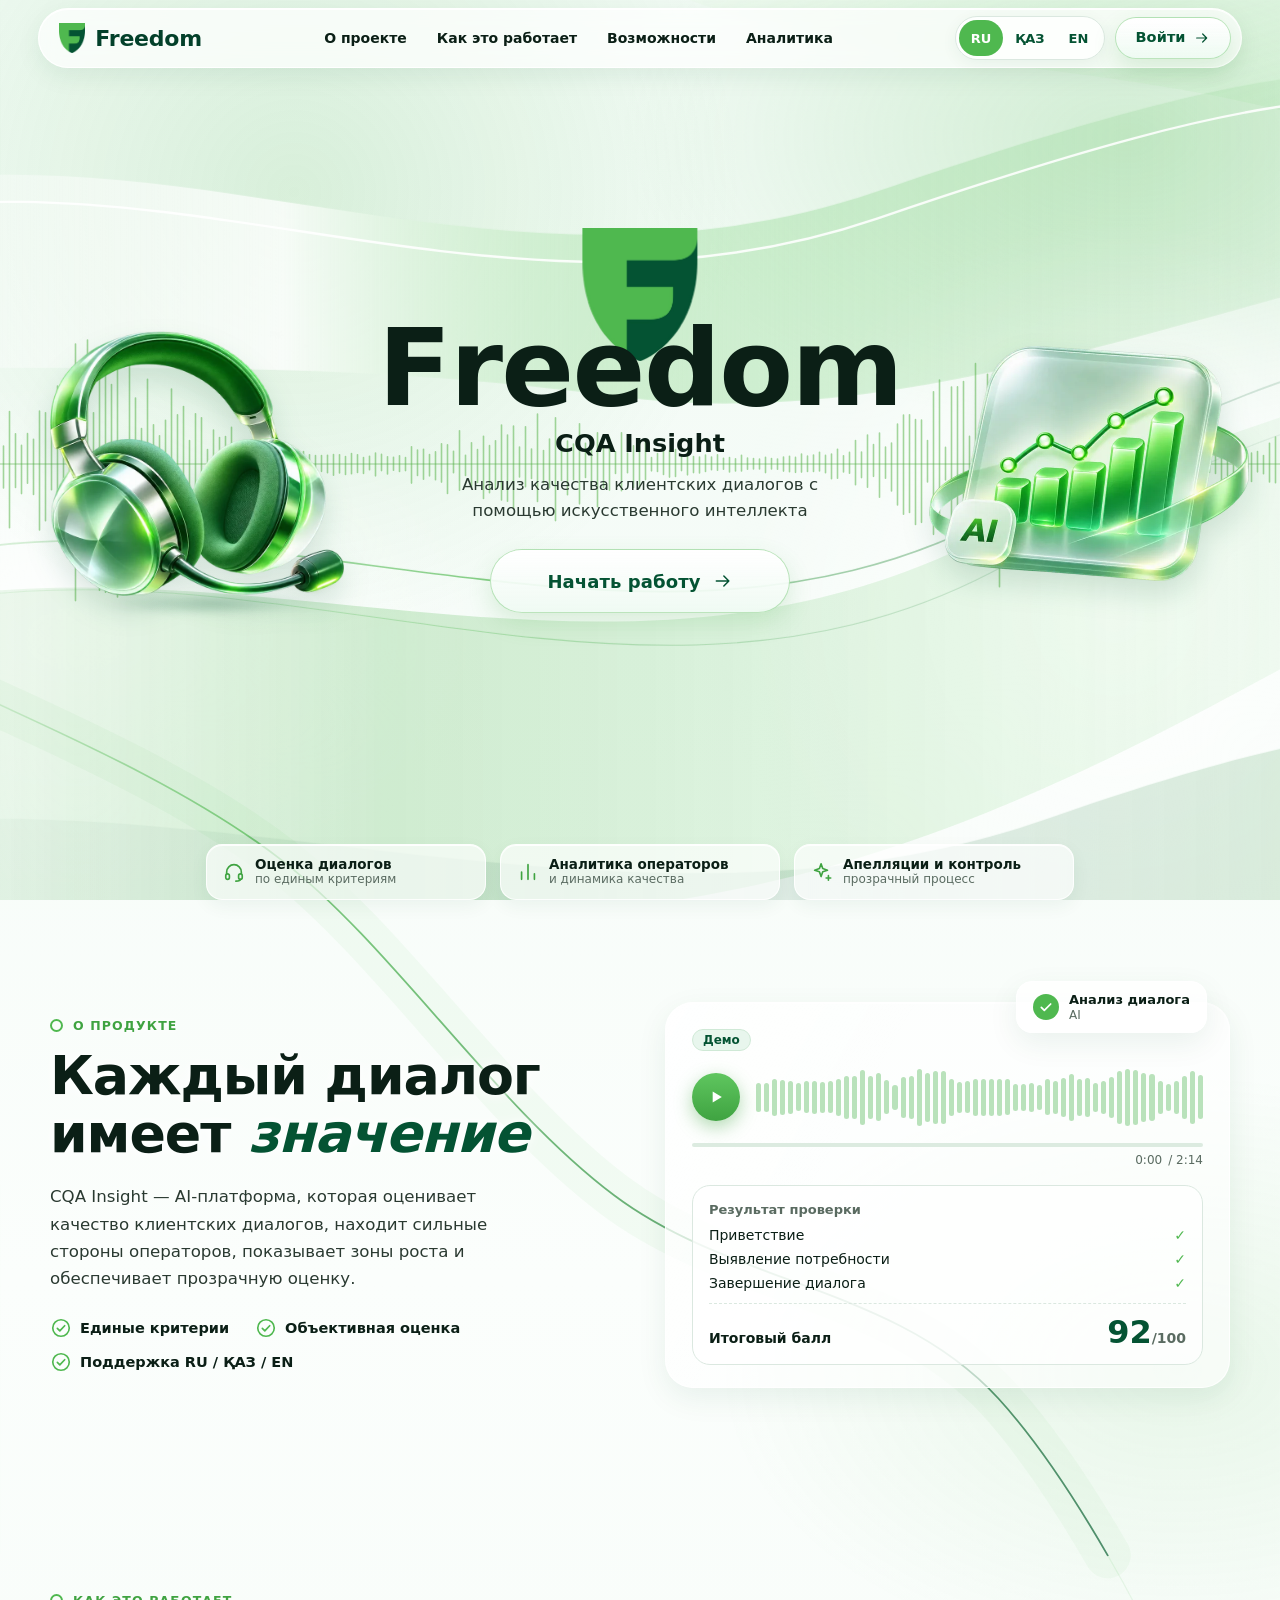
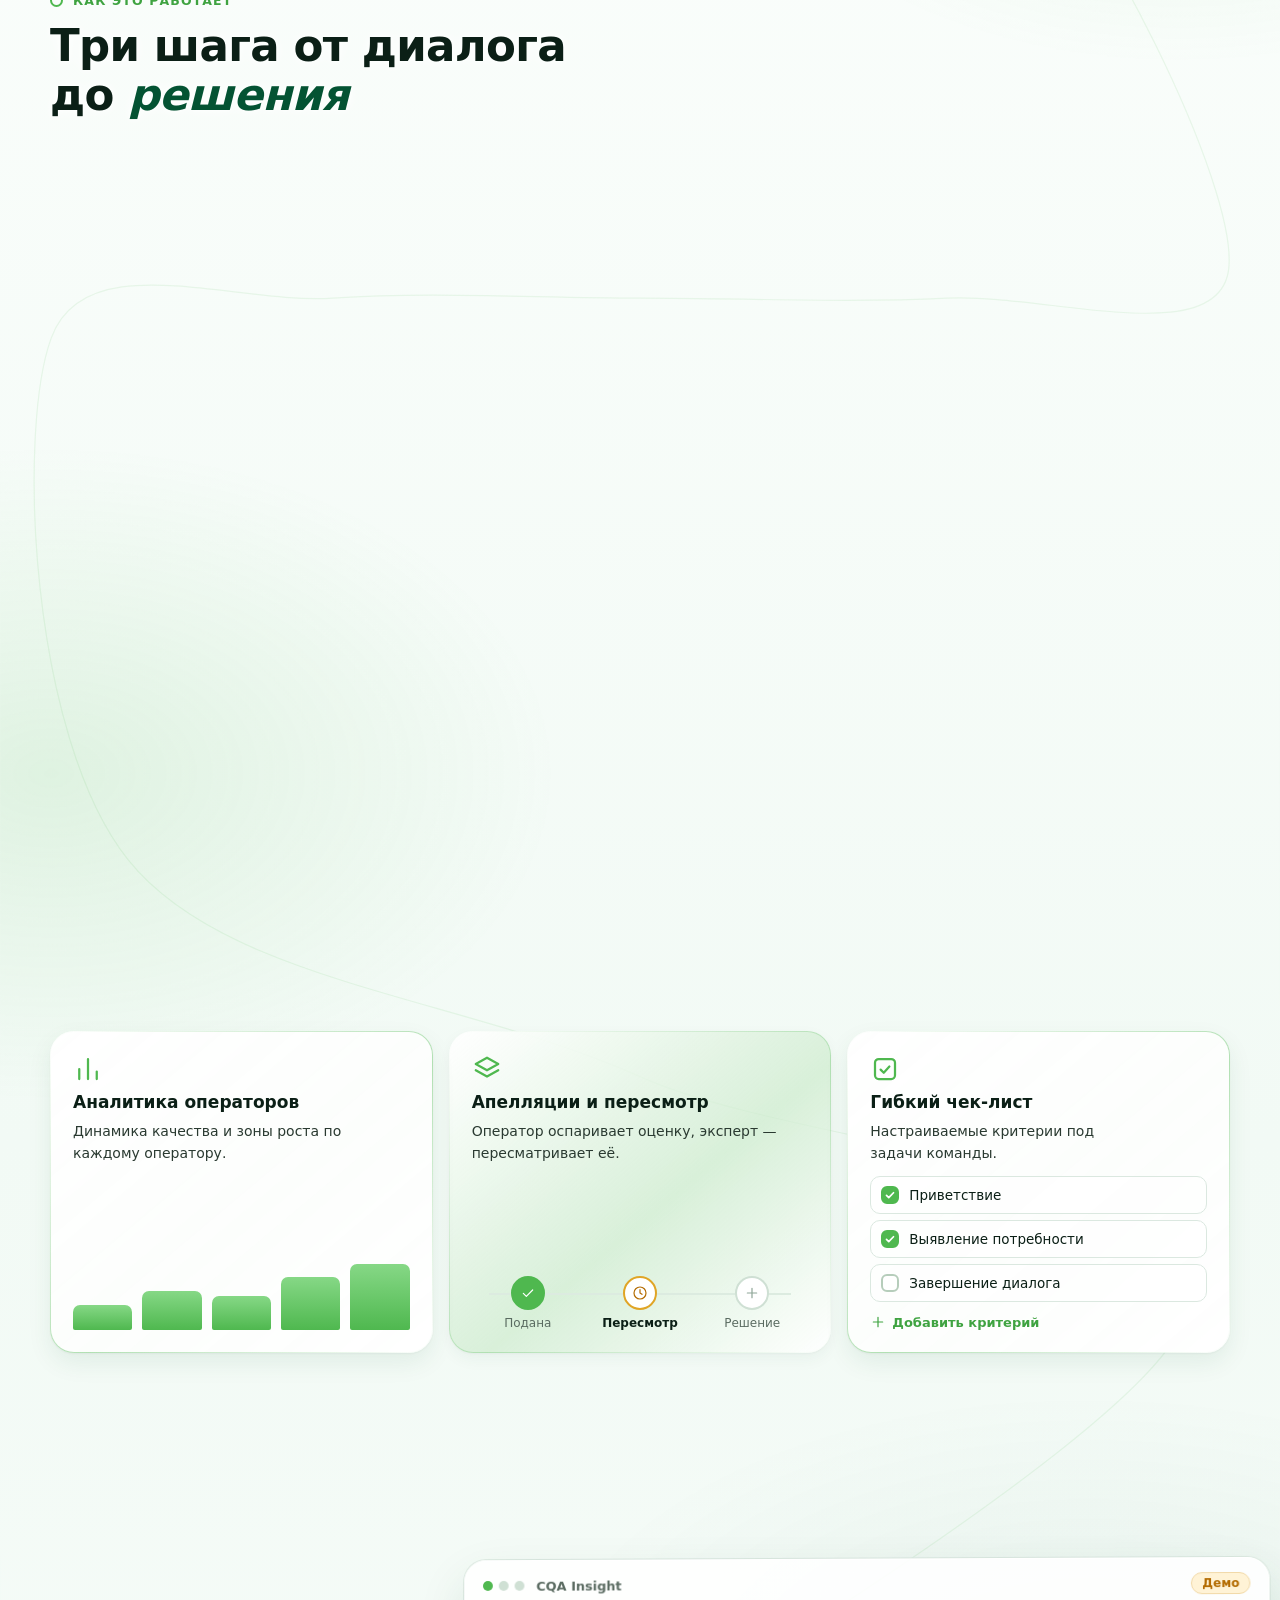
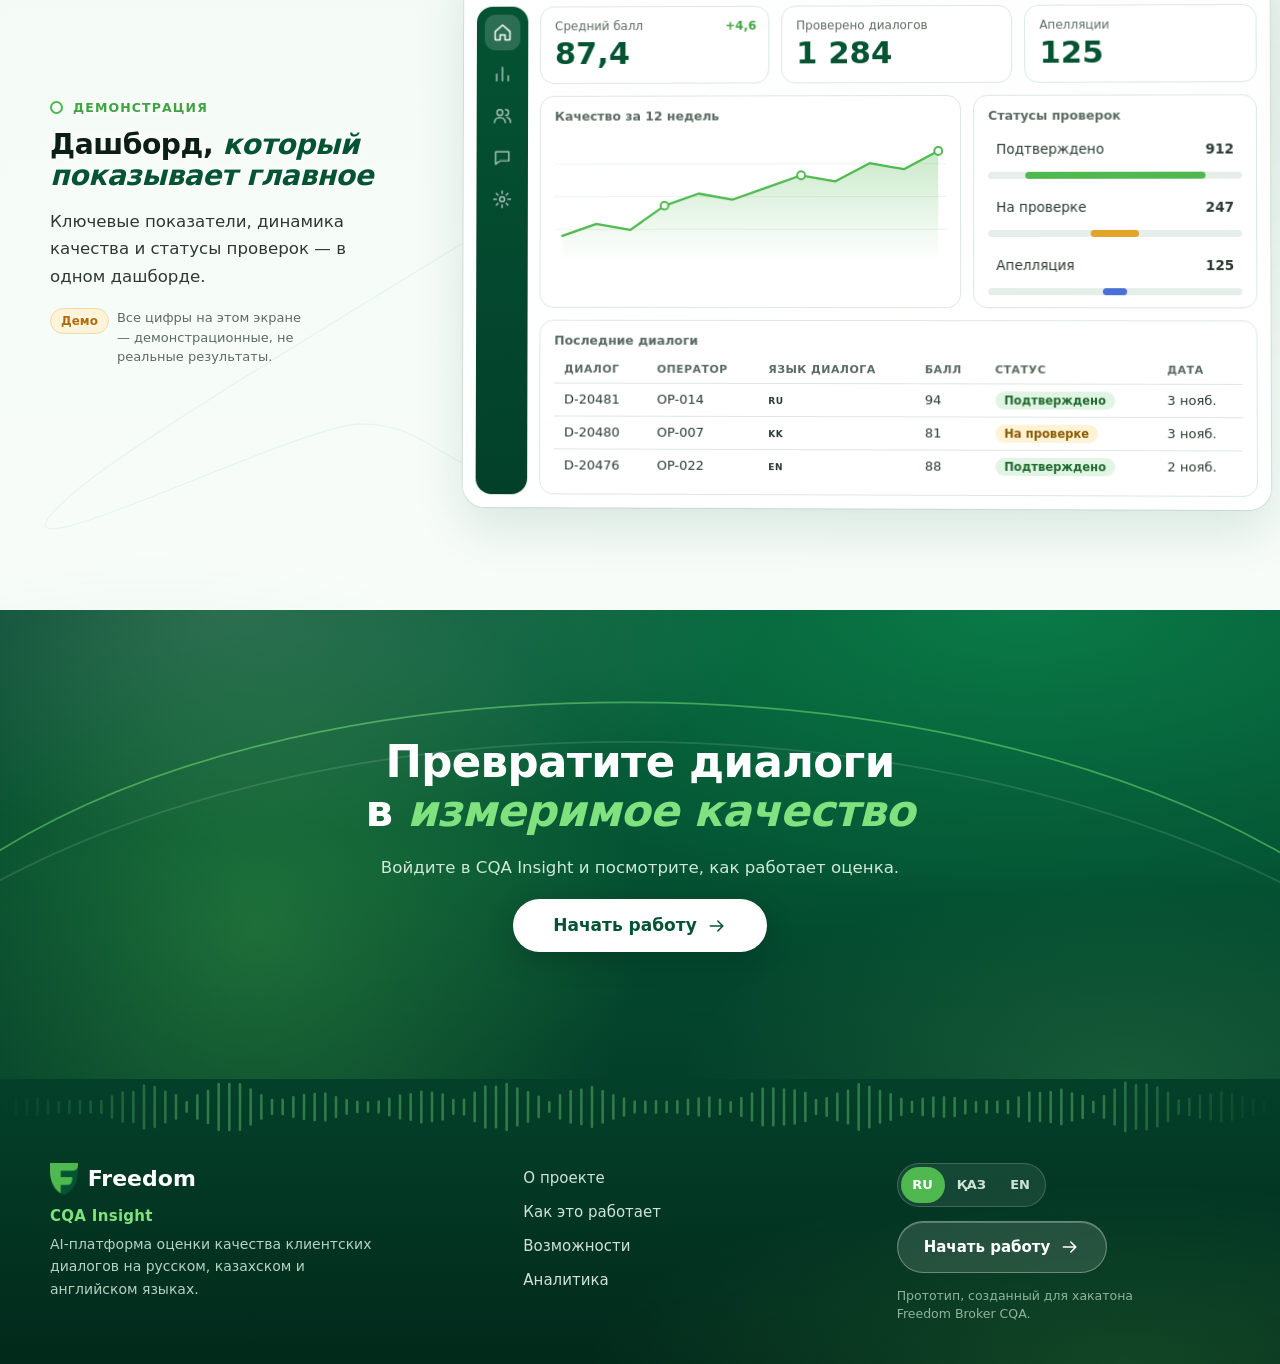
==== commit ad5de9e3: "Workspace stage 3: Appeals list, creation form and review - Appeals list: search, status filter, sor" ====
--- a/index.html
+++ b/index.html
@@ -465,7 +465,7 @@
           <svg class="ico" aria-hidden="true"><use href="#i-users"/></svg><span class="ws-nav__t" data-i18n="ws.nav.operators"></span>
         </a>
         <a class="ws-nav__link" href="#/dashboard/appeals" data-section="appeals" data-i18n-attr="title:ws.nav.appeals">
-          <svg class="ico" aria-hidden="true"><use href="#i-quote"/></svg><span class="ws-nav__t" data-i18n="ws.nav.appeals"></span><em class="ws-soon" data-i18n="ws.nav.soon"></em>
+          <svg class="ico" aria-hidden="true"><use href="#i-quote"/></svg><span class="ws-nav__t" data-i18n="ws.nav.appeals"></span>
         </a>
         <a class="ws-nav__link" href="#/dashboard/checklist" data-section="checklist" data-i18n-attr="title:ws.nav.checklist">
           <svg class="ico" aria-hidden="true"><use href="#i-settings"/></svg><span class="ws-nav__t" data-i18n="ws.nav.checklist"></span><em class="ws-soon" data-i18n="ws.nav.soon"></em>
--- a/css/workspace.css
+++ b/css/workspace.css
@@ -415,3 +415,21 @@
 .row--ah { grid-template-columns: minmax(0, 1fr) minmax(0, 1.4fr) auto auto; }
 @media (max-width: 1100px) { .opr__grid { grid-template-columns: minmax(0, 1fr); } }
 @media (max-width: 760px) { .row--ah { grid-template-columns: minmax(0, 1fr) auto; } .row--ah .row__op { grid-column: 1 / -1; order: 5; } }
+
+/* ---------- Апелляции ---------- */
+.cut { display: inline-block; max-width: 280px; overflow: hidden; text-overflow: ellipsis; white-space: nowrap; vertical-align: bottom; color: var(--c-text); }
+.orig { display: grid; gap: 8px; margin-top: 12px; padding: 12px 14px; border-radius: 12px; background: #f6faf7; border: 1px solid var(--c-line); }
+.orig__row { display: flex; justify-content: space-between; gap: 12px; font-size: 13px; color: var(--c-muted); } .orig__row b { color: var(--c-ink); }
+.orig__exp { margin: 0; font-size: 13.5px; line-height: 1.5; color: var(--c-text); }
+.orig__exp.quote { padding: 10px 14px; border-left: 3px solid var(--c-green); background: #f6faf7; border-radius: 0 10px 10px 0; white-space: pre-wrap; overflow-wrap: anywhere; }
+.kv { display: grid; gap: 8px; margin: 0 0 10px; }
+.kv > div { display: flex; justify-content: space-between; align-items: center; gap: 12px; font-size: 13.5px; border-bottom: 1px solid #eef4f0; padding-bottom: 6px; }
+.kv dt { color: var(--c-muted); font-weight: 600; } .kv dd { margin: 0; color: var(--c-ink); font-weight: 600; text-align: right; }
+.seg-field { display: flex; gap: 10px; flex-wrap: wrap; margin: 0; padding: 0; border: 0; } .seg-field legend { padding: 0; margin-bottom: 6px; font-size: 13px; font-weight: 700; color: var(--c-text); }
+.radio { display: inline-flex; align-items: center; gap: 8px; min-height: 42px; padding: 0 14px; border: 1px solid var(--c-line); border-radius: 12px; background: #fff; font-size: 14px; font-weight: 600; cursor: pointer; }
+.radio:has(input:checked) { border-color: var(--c-green); background: var(--c-mint); color: var(--c-green-dark); }
+.radio input { accent-color: var(--c-green-600); width: 18px; height: 18px; }
+.radio:has(input:focus-visible) { outline: 3px solid var(--c-green-dark); outline-offset: 2px; }
+[data-newscore][hidden] { display: none; }
+.form-actions { display: flex; justify-content: flex-end; margin-top: 14px; }
+.field textarea:focus-visible, .field input:focus-visible, .field select:focus-visible { outline: 3px solid var(--c-green-dark); outline-offset: 2px; }
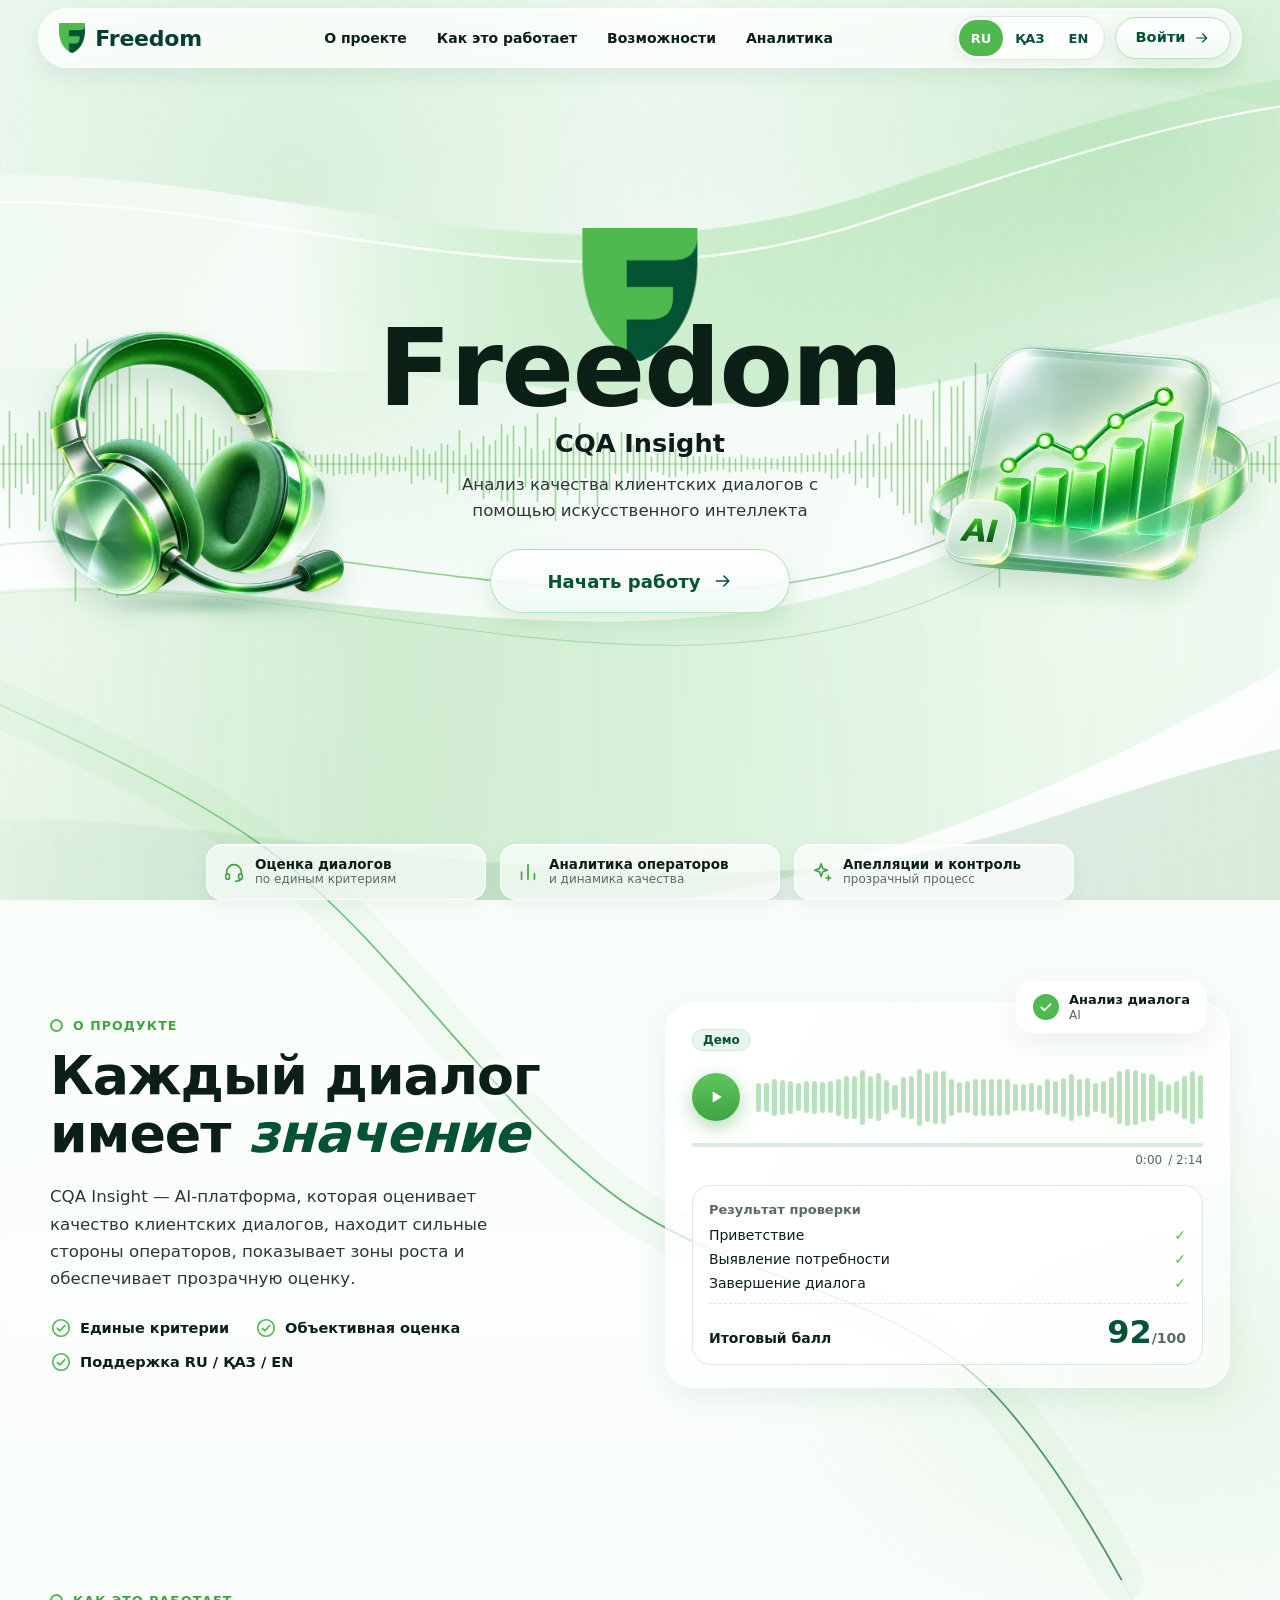
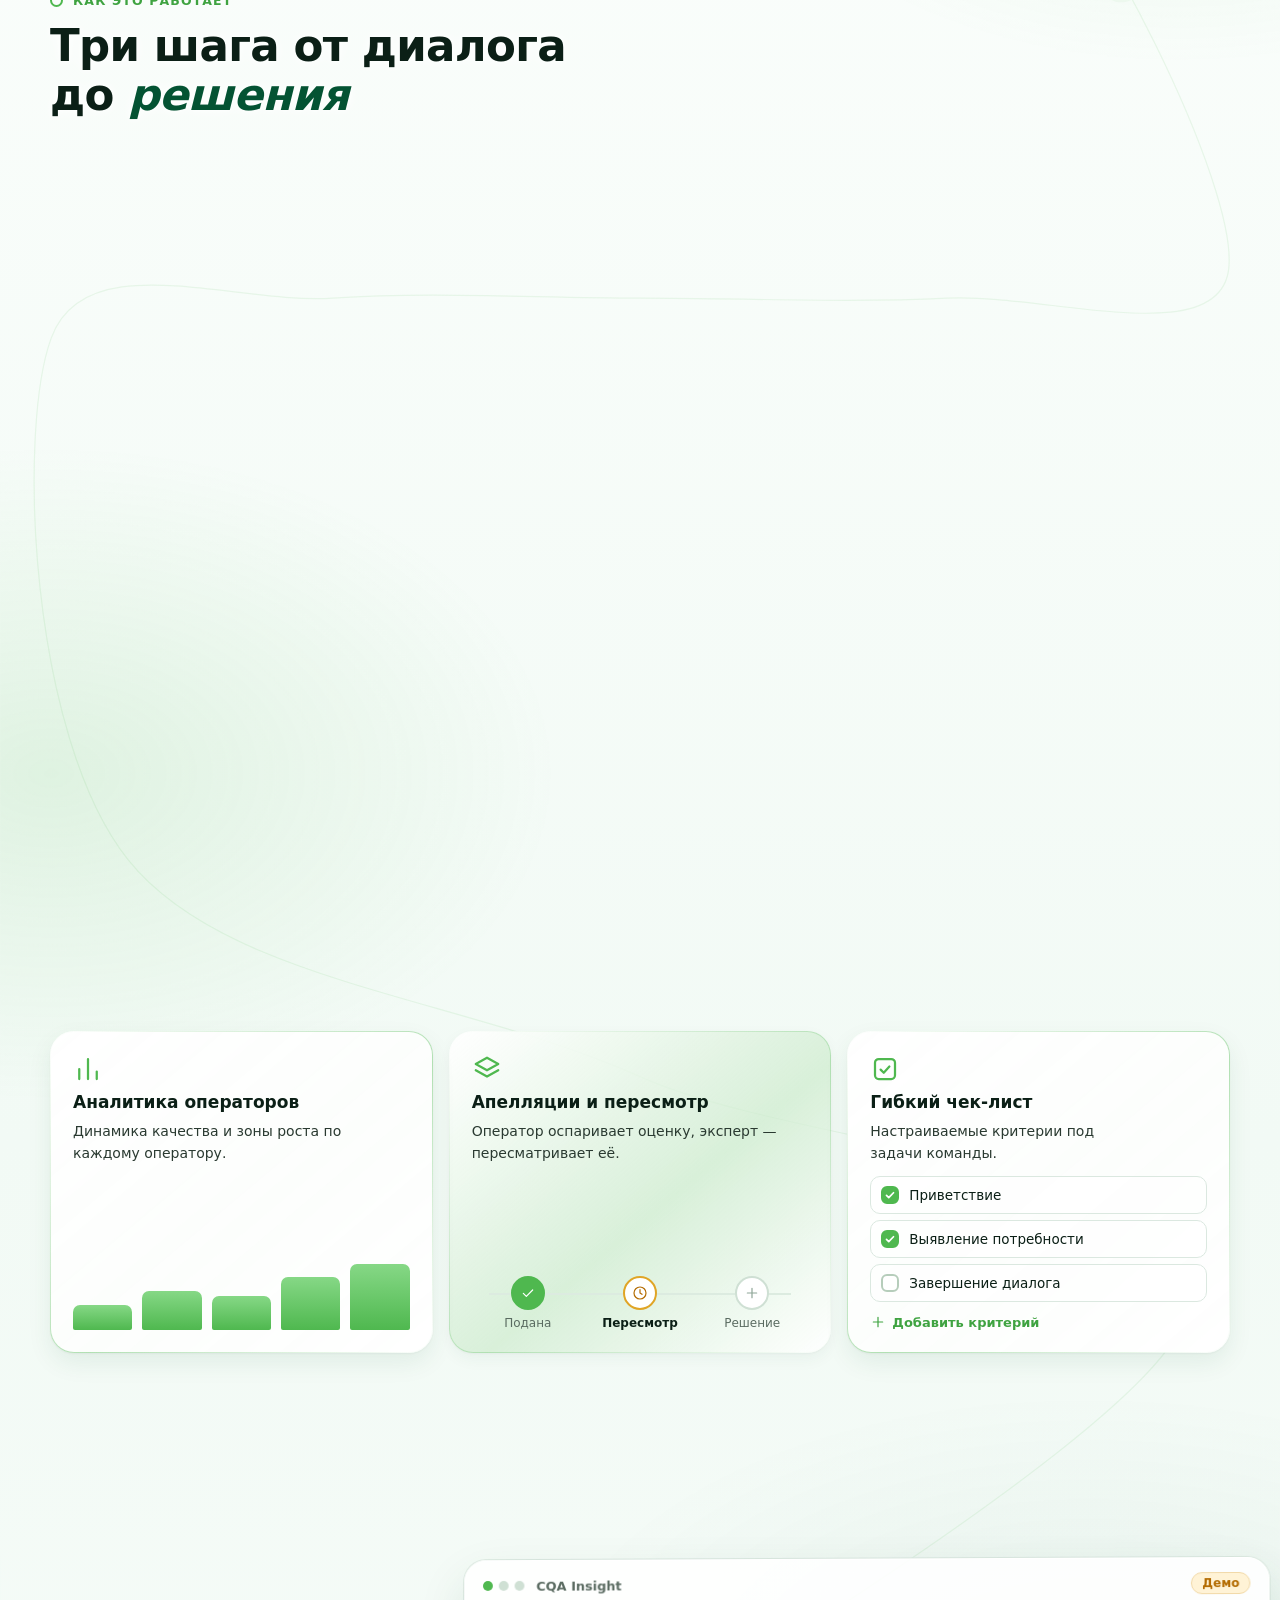
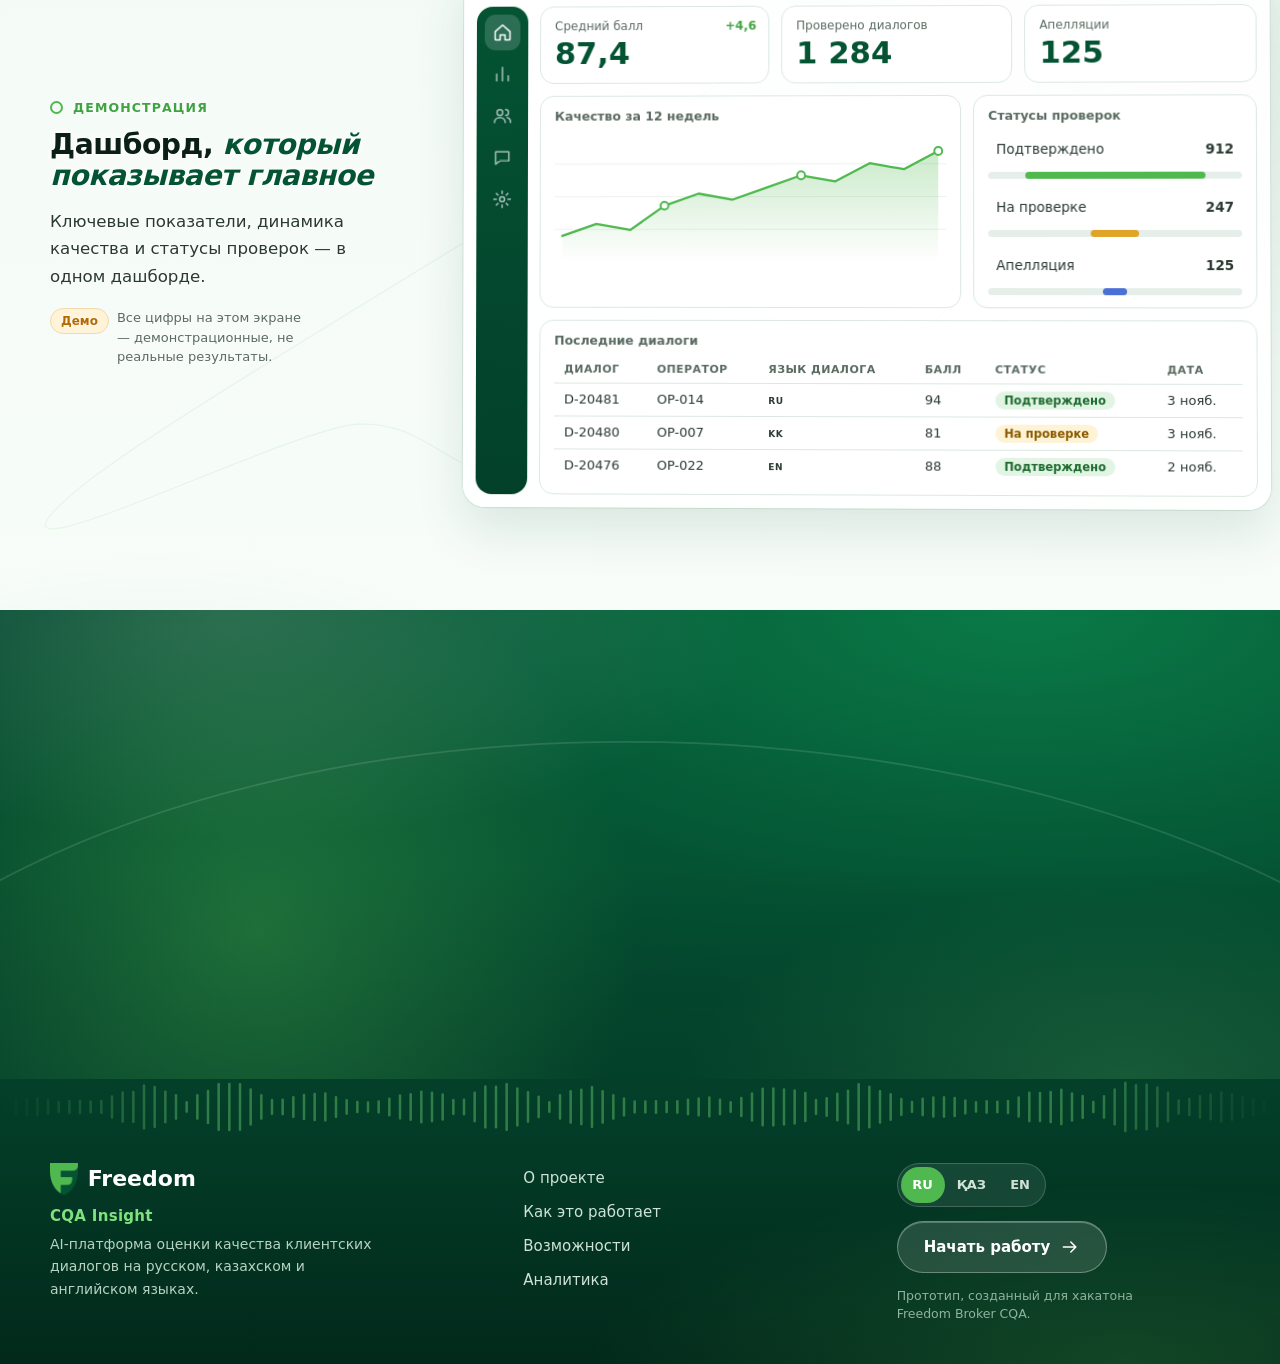
==== commit 394e164c: "Workspace stage 3: Checklist Builder - Versions viewer built from API data (nothing hard-coded in HT" ====
--- a/index.html
+++ b/index.html
@@ -468,7 +468,7 @@
           <svg class="ico" aria-hidden="true"><use href="#i-quote"/></svg><span class="ws-nav__t" data-i18n="ws.nav.appeals"></span>
         </a>
         <a class="ws-nav__link" href="#/dashboard/checklist" data-section="checklist" data-i18n-attr="title:ws.nav.checklist">
-          <svg class="ico" aria-hidden="true"><use href="#i-settings"/></svg><span class="ws-nav__t" data-i18n="ws.nav.checklist"></span><em class="ws-soon" data-i18n="ws.nav.soon"></em>
+          <svg class="ico" aria-hidden="true"><use href="#i-settings"/></svg><span class="ws-nav__t" data-i18n="ws.nav.checklist"></span>
         </a>
         </nav>
         <button class="ws-collapse" type="button" id="ws-collapse" aria-expanded="true"><svg class="ico" aria-hidden="true"><use href="#i-chevrons-left"/></svg><span id="ws-collapse-t"></span></button>
--- a/css/workspace.css
+++ b/css/workspace.css
@@ -433,3 +433,25 @@
 [data-newscore][hidden] { display: none; }
 .form-actions { display: flex; justify-content: flex-end; margin-top: 14px; }
 .field textarea:focus-visible, .field input:focus-visible, .field select:focus-visible { outline: 3px solid var(--c-green-dark); outline-offset: 2px; }
+
+/* ---------- Конструктор чек-листов ---------- */
+.cl__bar { margin-bottom: 14px; }
+.pill--custom { background: var(--c-warn-bg); color: var(--c-warn); }
+.ce-wrap { display: grid; gap: 14px; }
+.ce { margin: 0; padding: 14px 16px 12px; border: 1px solid var(--c-line); border-radius: 14px; background: #fff; box-shadow: var(--sh-1); min-width: 0; }
+.ce legend { padding: 0 8px; font-size: 13px; font-weight: 800; color: var(--c-green-dark); }
+.ce .field { margin-top: 10px; }
+.ce__row { display: flex; flex-wrap: wrap; gap: 0 16px; }
+.ce__row .field { flex: 0 1 auto; }
+.ce .field input[type="text"], .ce .field textarea { width: 100%; }
+.ce .field input:disabled { background: #eef3f0; cursor: not-allowed; }
+.ce__na { margin-top: 12px; width: fit-content; }
+.ce__foot { display: flex; justify-content: flex-end; align-items: center; margin-top: 10px; }
+.ce__foot .btn .ico { width: 16px; height: 16px; margin-right: 6px; }
+.ce__add { display: flex; }
+.sumbar { display: grid; gap: 6px; padding: 10px 14px; border-radius: 12px; font-size: 13.5px; }
+.sumbar i { display: block; height: 8px; border-radius: 999px; background: rgba(0, 0, 0, .08); overflow: hidden; } .sumbar i i { height: 100%; background: currentColor; }
+.sumbar--ok { background: var(--c-ok-bg); color: #1c7a3a; } .sumbar--bad { background: #fde8e6; color: var(--c-error); }
+.re-res { margin: 10px 0 0; padding: 0; list-style: none; display: grid; gap: 4px; font-size: 13px; max-height: 220px; overflow-y: auto; }
+.re--ok { color: #1c7a3a; } .re--bad { color: var(--c-error); }
+@media (max-width: 760px) { .ce__row .field { flex: 1 1 140px; } .ce__row .field input[type="number"] { width: 100%; } }
